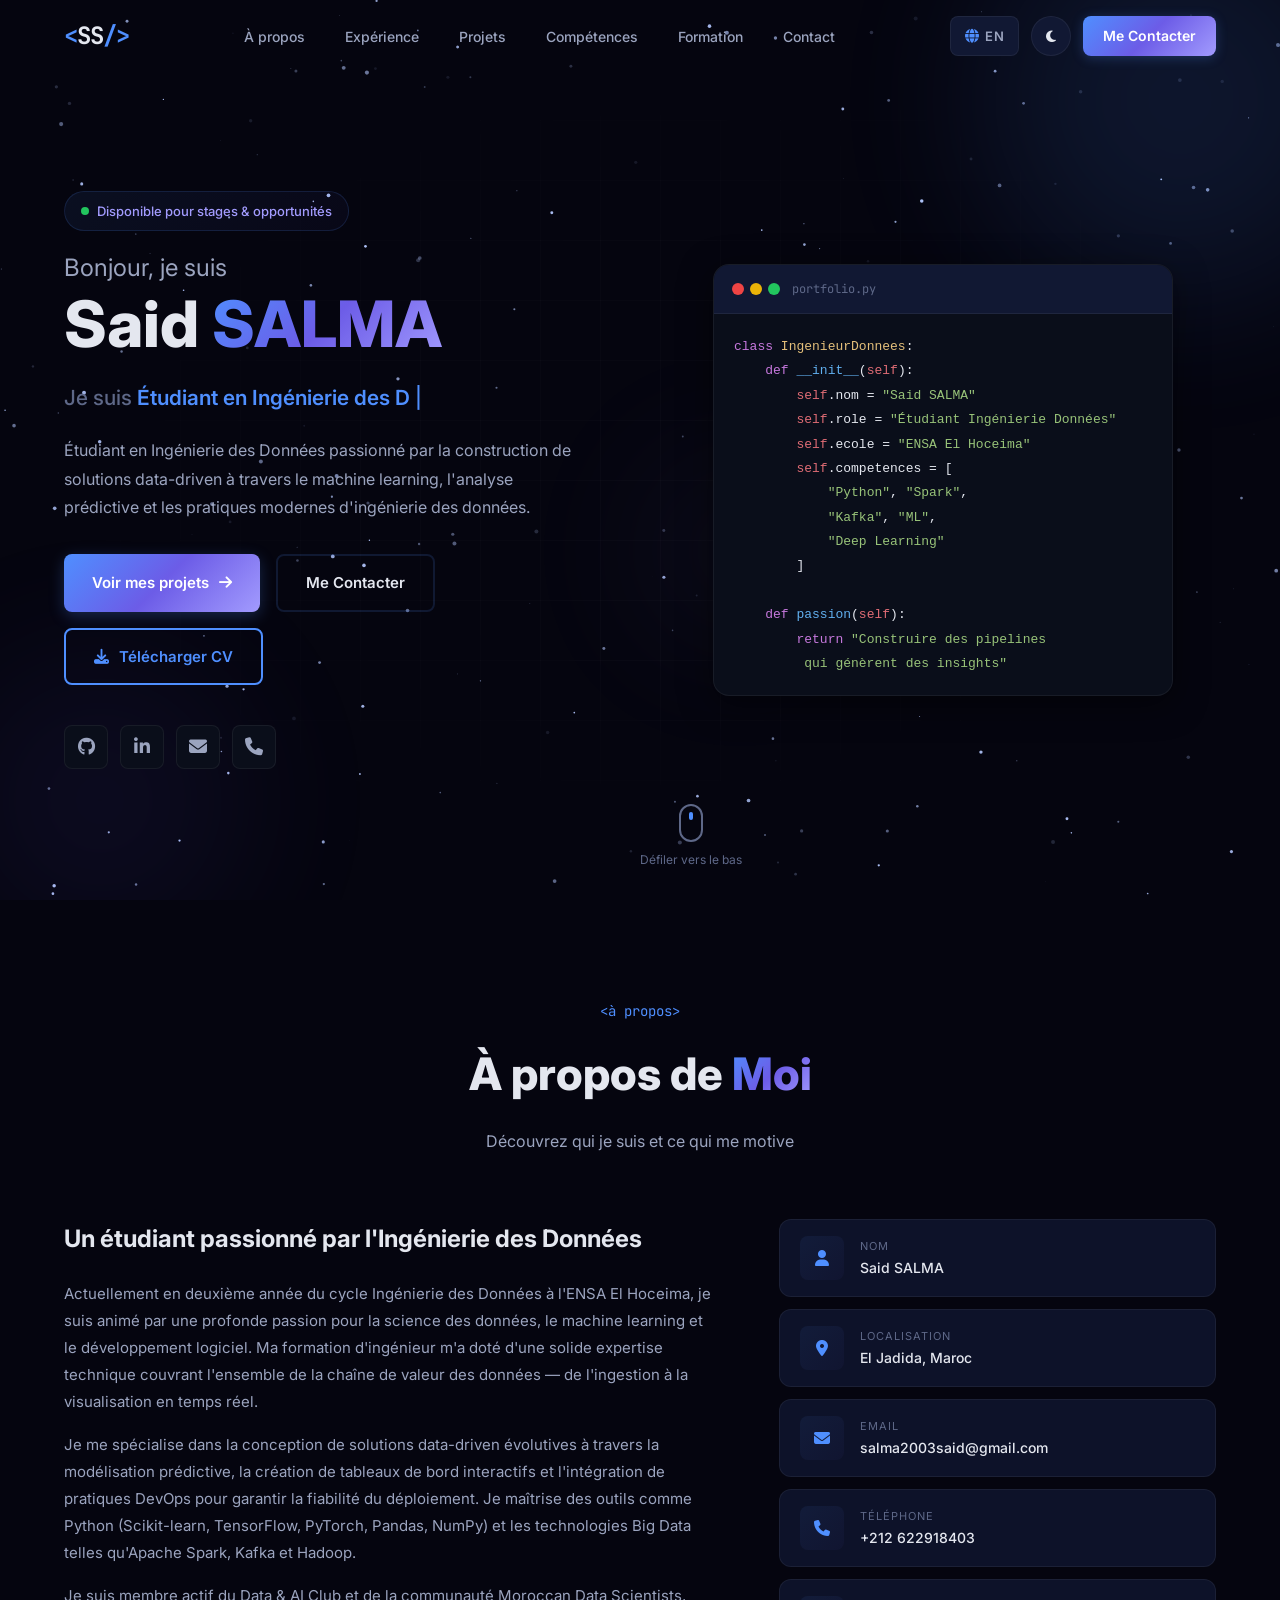
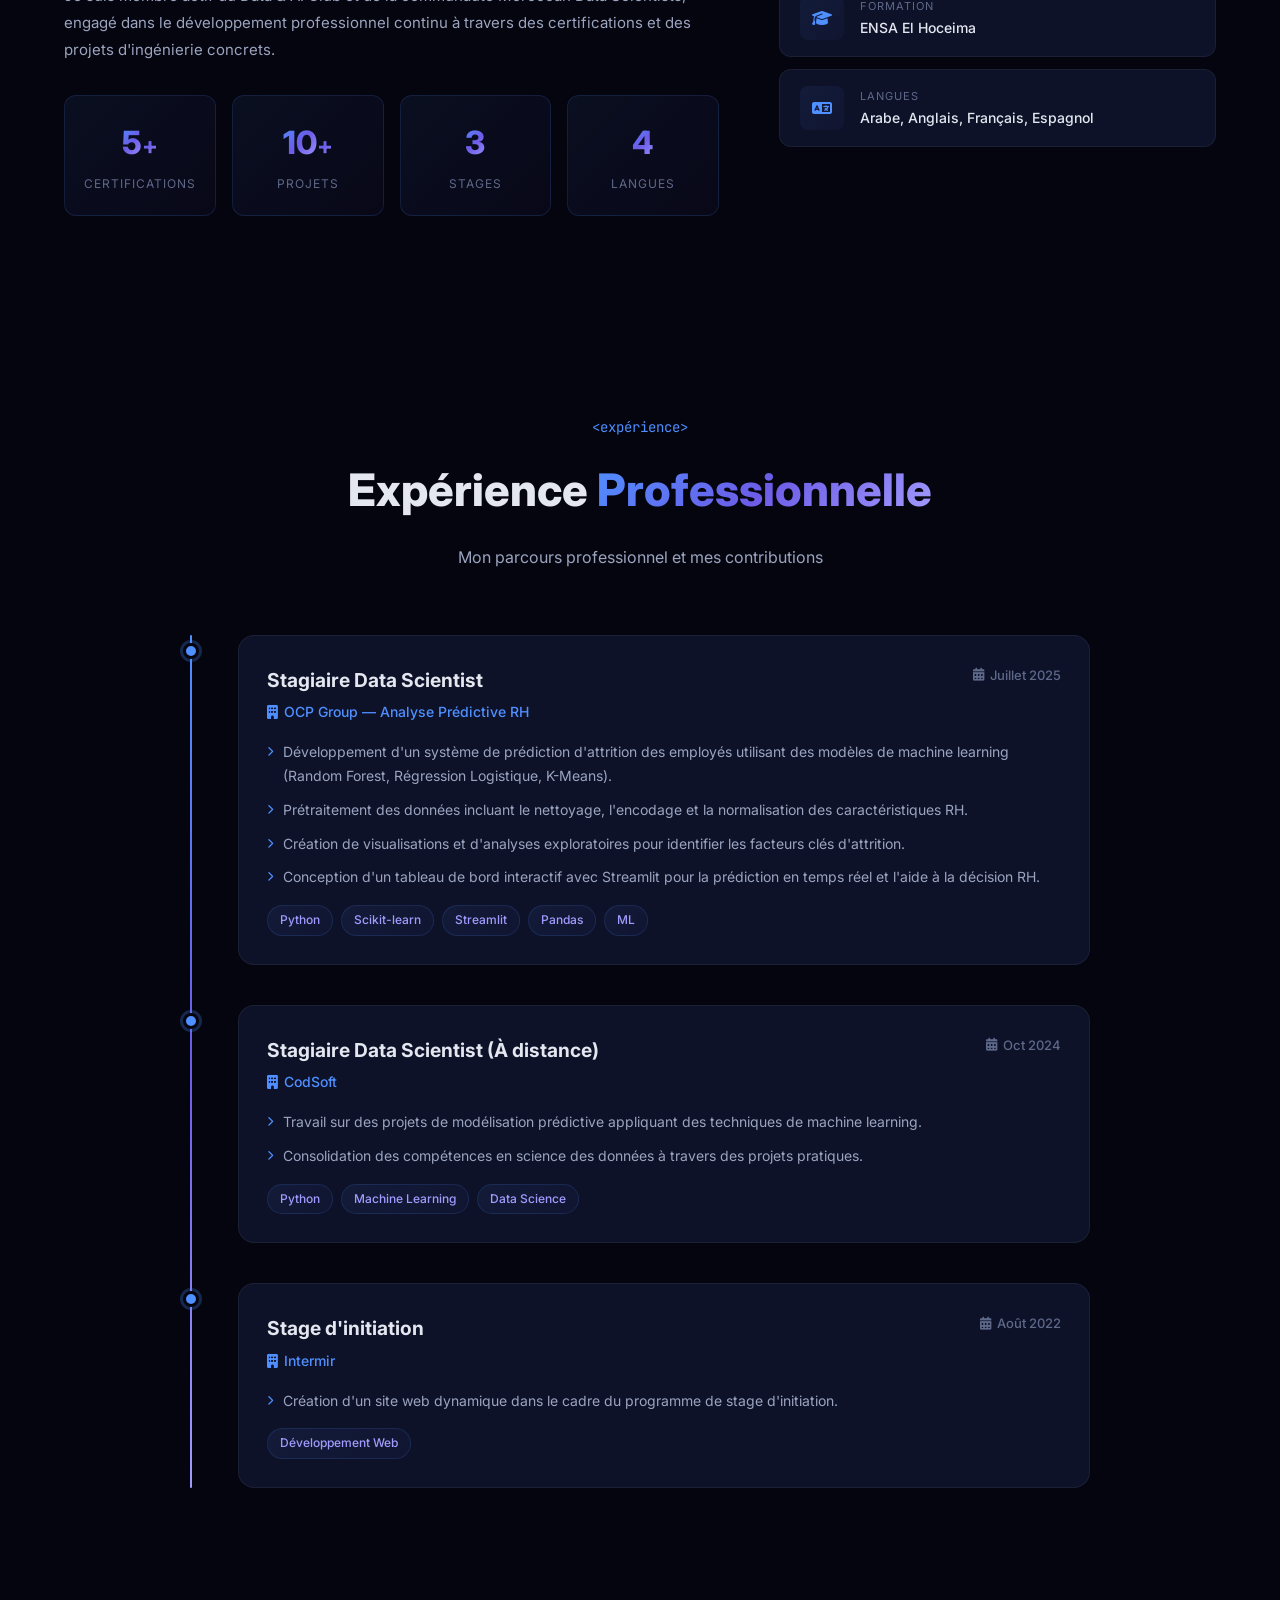
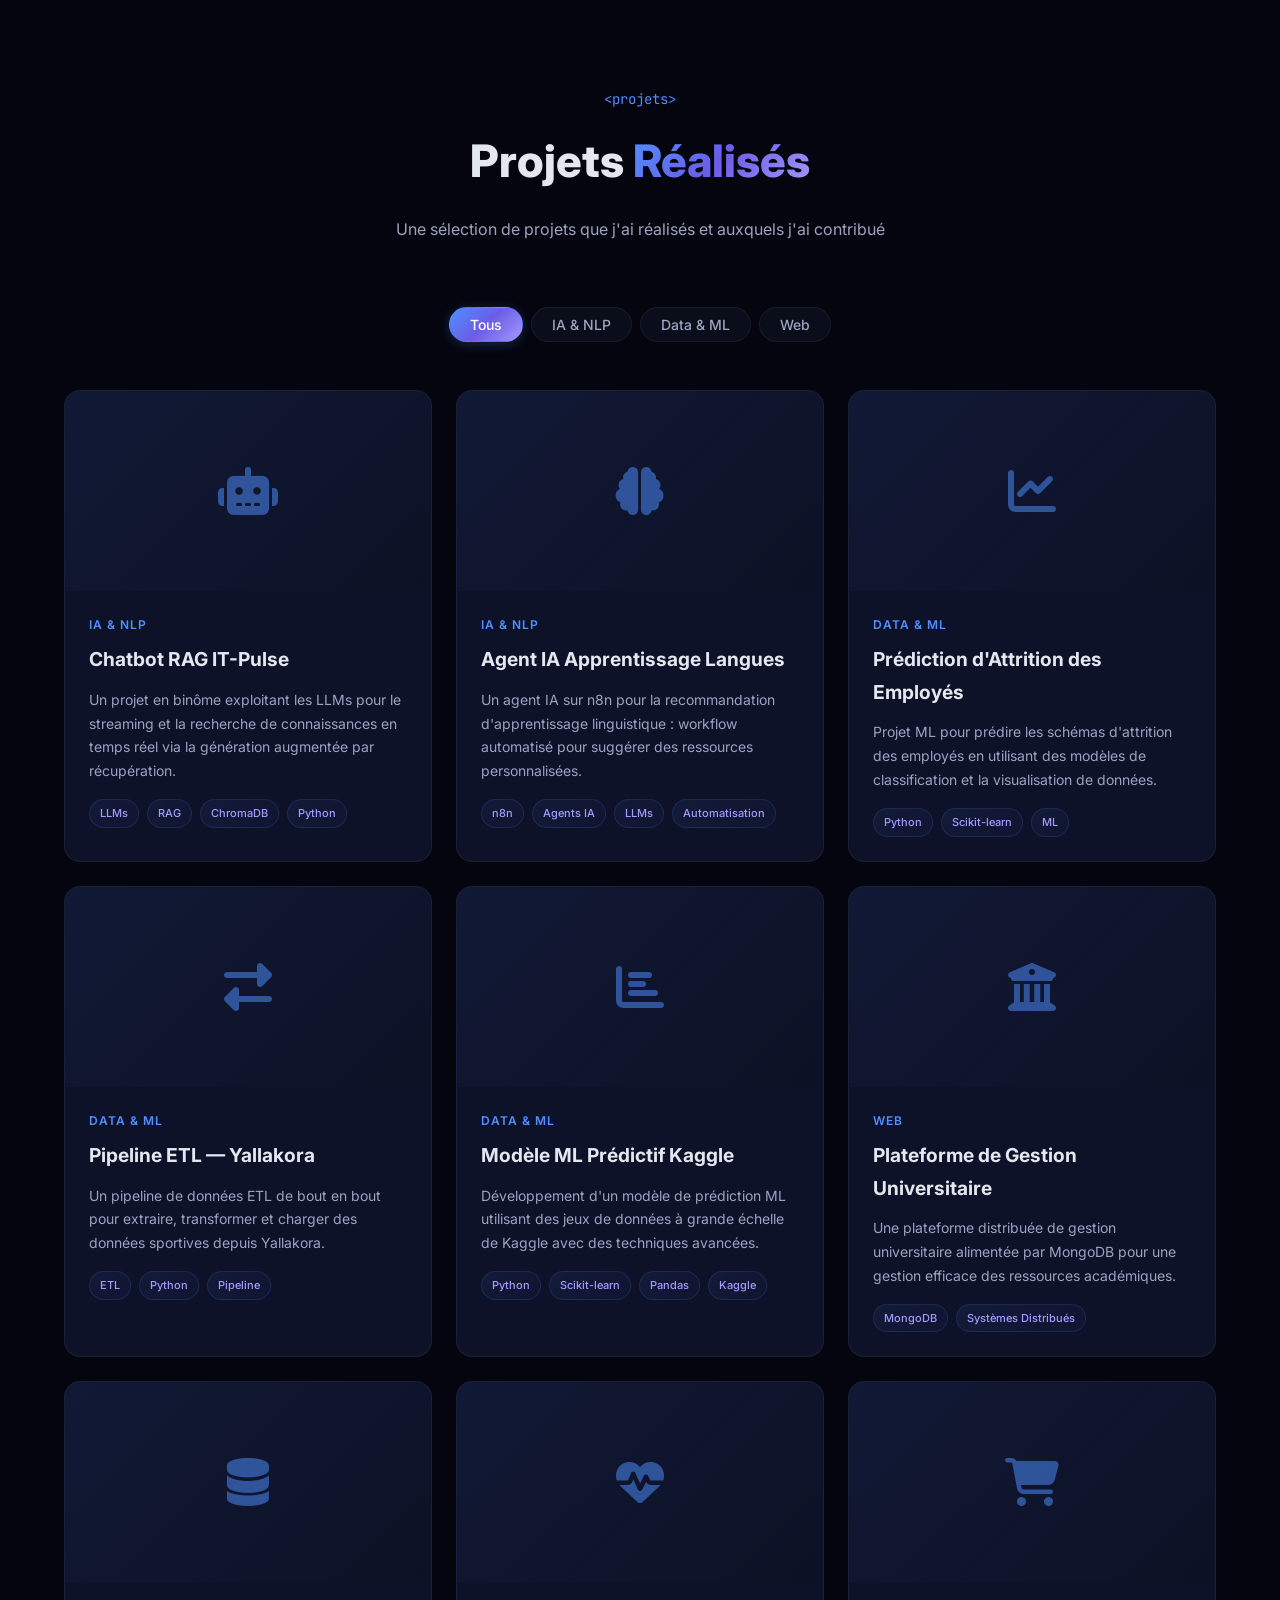
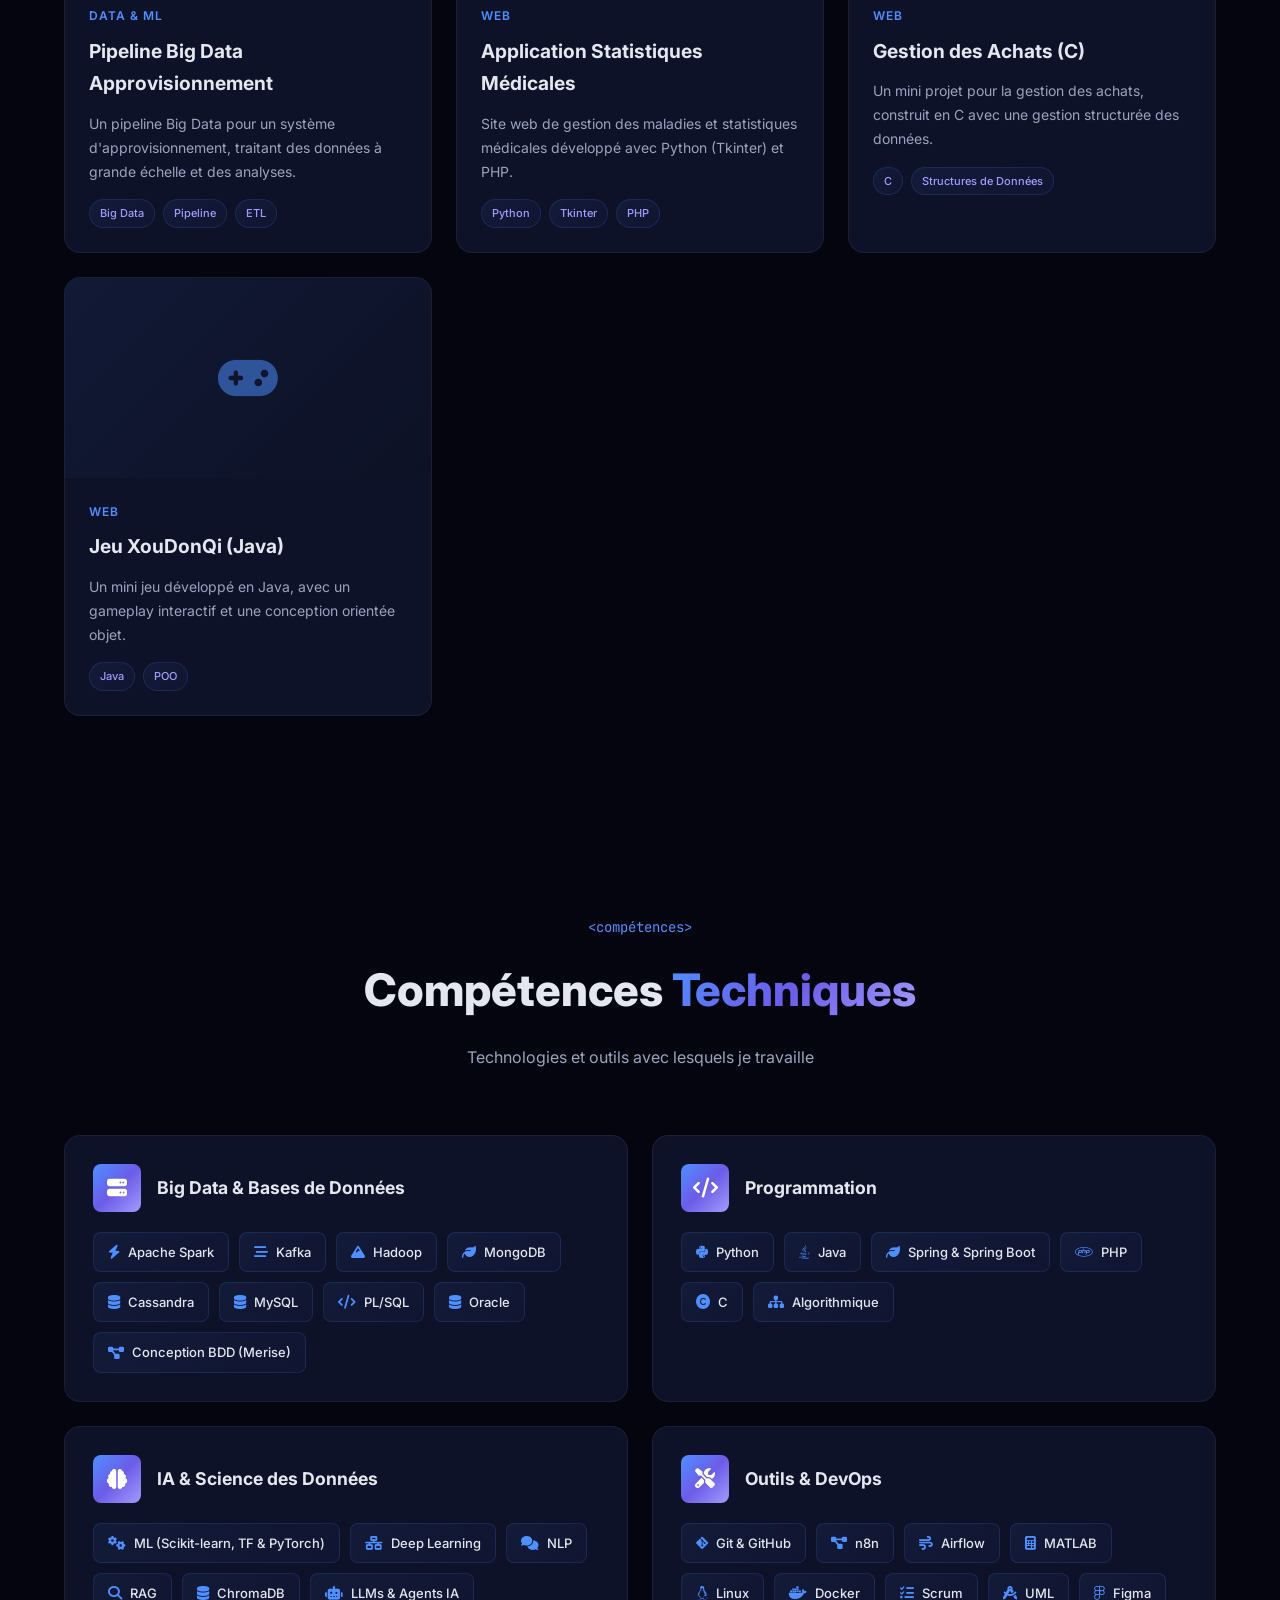
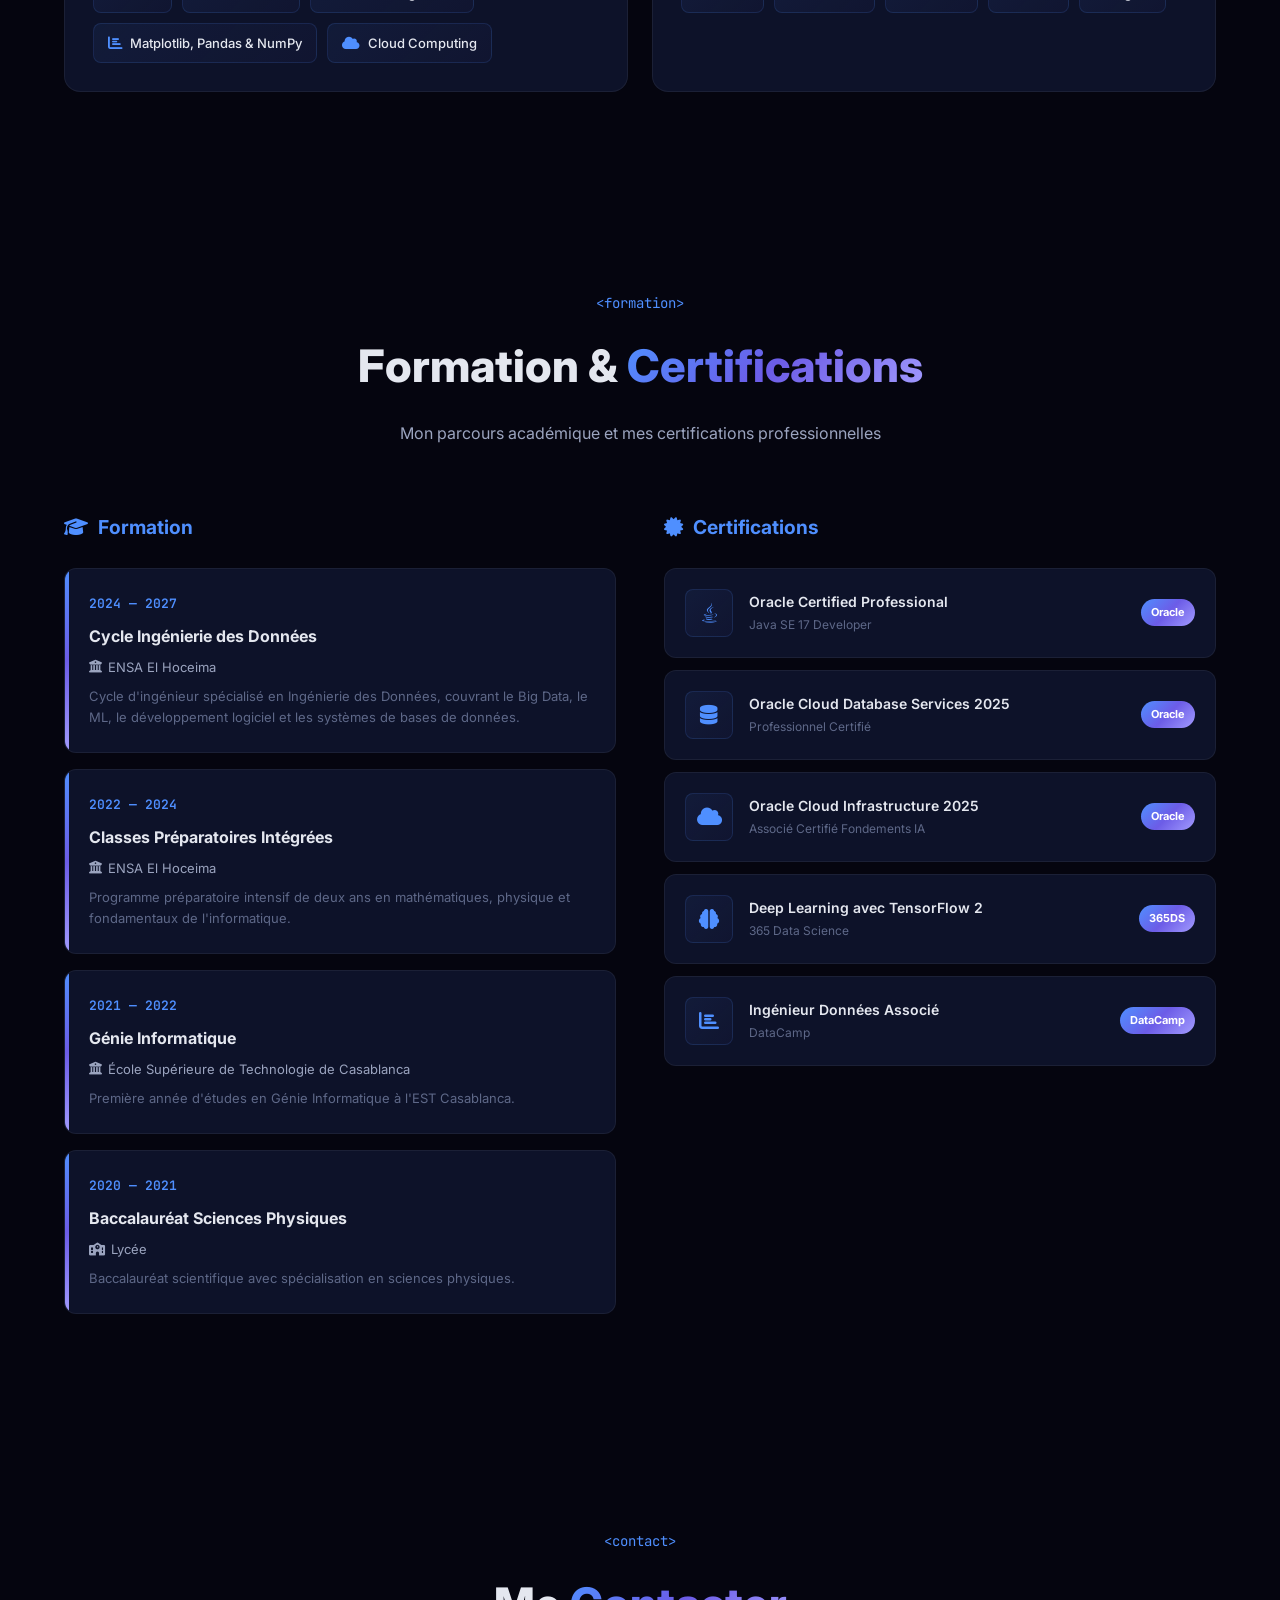
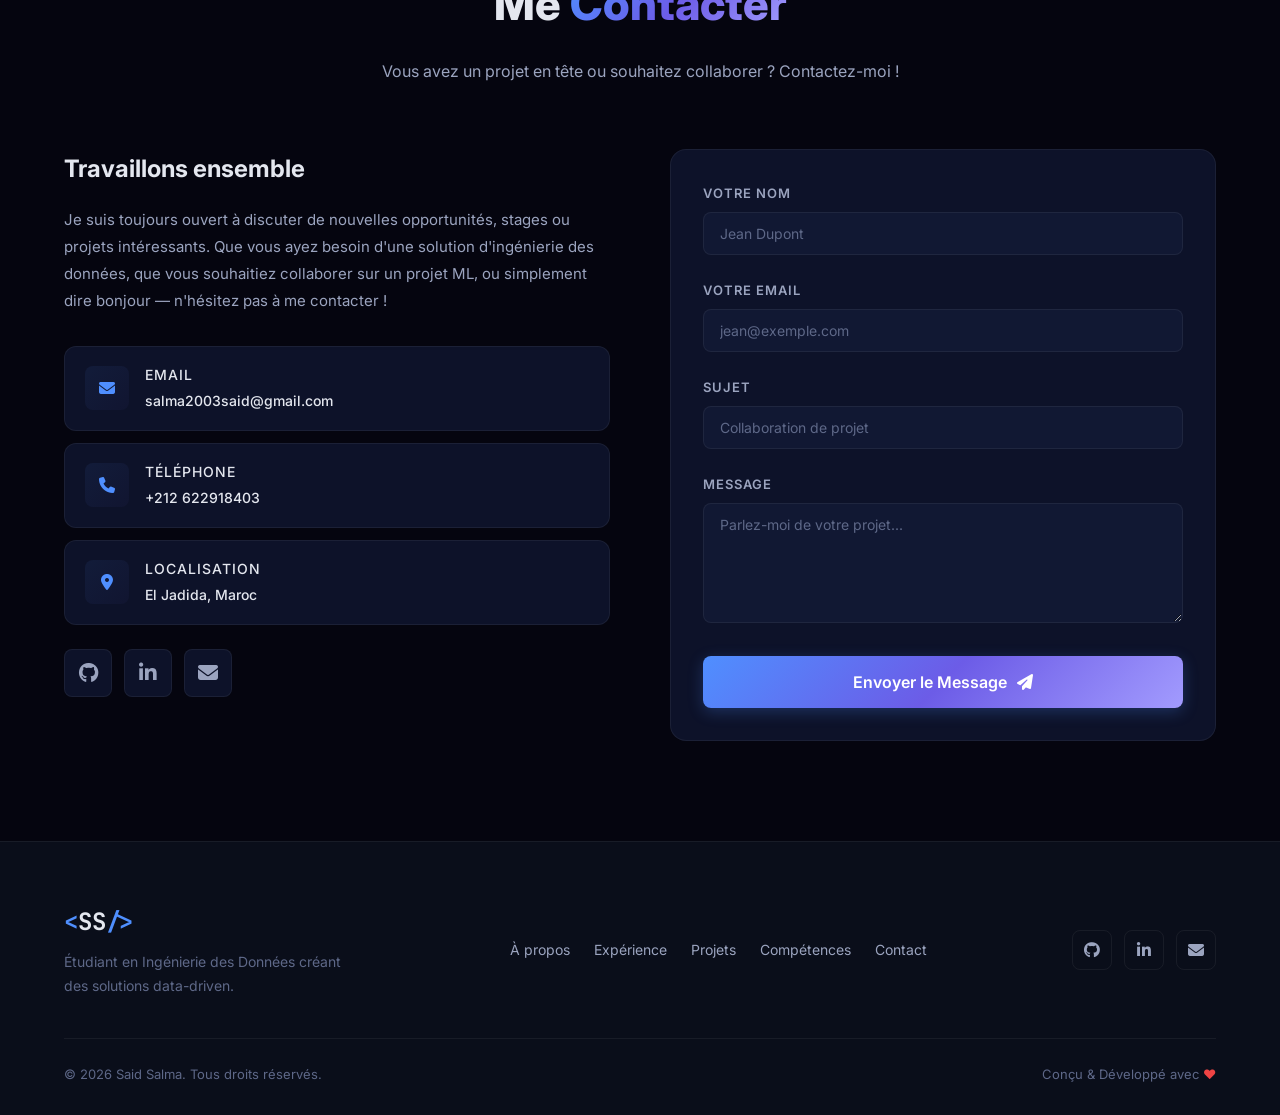
==== fr.html @ 55f4060a "Add main.js for interactive features including loader, stars canvas, custom cursor, navbar, theme to" ====
<!DOCTYPE html>
<html lang="fr">
<head>
    <meta charset="UTF-8">
    <meta name="viewport" content="width=device-width, initial-scale=1.0">
    <title>Said Salma | Étudiant en Ingénierie des Données</title>
    <meta name="description" content="Portfolio de Said Salma - Étudiant en Ingénierie des Données spécialisé en Machine Learning, Big Data et Analyse Prédictive.">
    <link rel="stylesheet" href="css/style.css">
    <link rel="preconnect" href="https://fonts.googleapis.com">
    <link rel="preconnect" href="https://fonts.gstatic.com" crossorigin>
    <link href="https://fonts.googleapis.com/css2?family=Inter:wght@300;400;500;600;700;800;900&family=JetBrains+Mono:wght@400;500;600&display=swap" rel="stylesheet">
    <link rel="stylesheet" href="https://cdnjs.cloudflare.com/ajax/libs/font-awesome/6.5.1/css/all.min.css">
</head>
<body>
    <!-- ==================== LOADER ==================== -->
    <div id="loader" class="loader">
        <div class="loader-content">
            <div class="loader-spinner"></div>
            <p class="loader-text">Chargement<span class="dots">...</span></p>
        </div>
    </div>

    <!-- ==================== CURSOR ==================== -->
    <div class="cursor-dot" id="cursor-dot"></div>
    <div class="cursor-outline" id="cursor-outline"></div>

    <!-- ==================== STARS CANVAS ==================== -->
    <canvas id="stars-canvas"></canvas>

    <!-- ==================== NAVIGATION ==================== -->
    <nav class="navbar" id="navbar">
        <div class="nav-container">
            <a href="#hero" class="nav-logo">
                <span class="logo-bracket">&lt;</span>SS<span class="logo-bracket">/&gt;</span>
            </a>
            <ul class="nav-menu" id="nav-menu">
                <li><a href="#about" class="nav-link" data-text="À propos">À propos</a></li>
                <li><a href="#experience" class="nav-link" data-text="Expérience">Expérience</a></li>
                <li><a href="#projects" class="nav-link" data-text="Projets">Projets</a></li>
                <li><a href="#skills" class="nav-link" data-text="Compétences">Compétences</a></li>
                <li><a href="#education" class="nav-link" data-text="Formation">Formation</a></li>
                <li><a href="#contact" class="nav-link" data-text="Contact">Contact</a></li>
            </ul>
            <div class="nav-actions">
                <a href="index.html" class="lang-switch" title="English version">
                    <i class="fas fa-globe"></i> EN
                </a>
                <button class="theme-toggle" id="theme-toggle" aria-label="Changer le thème">
                    <i class="fas fa-moon"></i>
                    <i class="fas fa-sun"></i>
                </button>
                <a href="#contact" class="nav-cta">Me Contacter</a>
                <button class="hamburger" id="hamburger" aria-label="Menu">
                    <span></span>
                    <span></span>
                    <span></span>
                </button>
            </div>
        </div>
    </nav>

    <!-- ==================== HERO ==================== -->
    <section id="hero" class="hero">
        <div class="hero-bg-effects">
            <div class="gradient-orb orb-1"></div>
            <div class="gradient-orb orb-2"></div>
            <div class="gradient-orb orb-3"></div>
            <div class="grid-overlay"></div>
        </div>
        <div class="hero-container">
            <div class="hero-content">
                <div class="hero-badge" data-aos="fade-down">
                    <span class="badge-dot"></span>
                    Disponible pour stages & opportunités
                </div>
                <h1 class="hero-title" data-aos="fade-up">
                    <span class="title-line">Bonjour, je suis</span>
                    <span class="title-name">Said <span class="text-gradient">SALMA</span></span>
                </h1>
                <div class="hero-typewriter" data-aos="fade-up" data-aos-delay="200">
                    <span class="typewriter-prefix">Je suis </span>
                    <span class="typewriter-text" id="typewriter"></span>
                    <span class="typewriter-cursor">|</span>
                </div>
                <p class="hero-description" data-aos="fade-up" data-aos-delay="300">
                    Étudiant en Ingénierie des Données passionné par la construction de solutions data-driven 
                    à travers le machine learning, l'analyse prédictive et les pratiques modernes d'ingénierie des données.
                </p>
                <div class="hero-actions" data-aos="fade-up" data-aos-delay="400">
                    <a href="#projects" class="btn btn-primary">
                        <span>Voir mes projets</span>
                        <i class="fas fa-arrow-right"></i>
                    </a>
                    <a href="#contact" class="btn btn-outline">
                        <span>Me Contacter</span>
                    </a>
                    <a href="asset/SAID_Salma_cv_fr.pdf" download class="btn btn-download">
                        <i class="fas fa-download"></i>
                        <span>Télécharger CV</span>
                    </a>
                </div>
                <div class="hero-socials" data-aos="fade-up" data-aos-delay="500">
                    <a href="https://github.com/" target="_blank" rel="noopener" class="social-link" aria-label="GitHub">
                        <i class="fab fa-github"></i>
                    </a>
                    <a href="https://linkedin.com/in/" target="_blank" rel="noopener" class="social-link" aria-label="LinkedIn">
                        <i class="fab fa-linkedin-in"></i>
                    </a>
                    <a href="mailto:salma2003said@gmail.com" class="social-link" aria-label="Email">
                        <i class="fas fa-envelope"></i>
                    </a>
                    <a href="tel:+212622918403" class="social-link" aria-label="Téléphone">
                        <i class="fas fa-phone"></i>
                    </a>
                </div>
            </div>
            <div class="hero-visual" data-aos="fade-left" data-aos-delay="300">
                <div class="hero-card">
                    <div class="card-header">
                        <div class="card-dots">
                            <span class="dot red"></span>
                            <span class="dot yellow"></span>
                            <span class="dot green"></span>
                        </div>
                        <span class="card-title">portfolio.py</span>
                    </div>
                    <div class="card-body">
                        <pre><code><span class="code-keyword">class</span> <span class="code-class">IngenieurDonnees</span>:
    <span class="code-keyword">def</span> <span class="code-func">__init__</span>(<span class="code-param">self</span>):
        <span class="code-param">self</span>.nom = <span class="code-string">"Said SALMA"</span>
        <span class="code-param">self</span>.role = <span class="code-string">"Étudiant Ingénierie Données"</span>
        <span class="code-param">self</span>.ecole = <span class="code-string">"ENSA El Hoceima"</span>
        <span class="code-param">self</span>.competences = [
            <span class="code-string">"Python"</span>, <span class="code-string">"Spark"</span>,
            <span class="code-string">"Kafka"</span>, <span class="code-string">"ML"</span>,
            <span class="code-string">"Deep Learning"</span>
        ]

    <span class="code-keyword">def</span> <span class="code-func">passion</span>(<span class="code-param">self</span>):
        <span class="code-keyword">return</span> <span class="code-string">"Construire des pipelines<br>         qui génèrent des insights"</span></code></pre>
                    </div>
                </div>
            </div>
        </div>
        <div class="scroll-indicator" data-aos="fade-up" data-aos-delay="600">
            <div class="mouse">
                <div class="wheel"></div>
            </div>
            <span>Défiler vers le bas</span>
        </div>
    </section>

    <!-- ==================== À PROPOS ==================== -->
    <section id="about" class="section about">
        <div class="container">
            <div class="section-header" data-aos="fade-up">
                <span class="section-tag">&lt;à propos&gt;</span>
                <h2 class="section-title">À propos de <span class="text-gradient">Moi</span></h2>
                <p class="section-subtitle">Découvrez qui je suis et ce qui me motive</p>
            </div>
            <div class="about-grid">
                <div class="about-content" data-aos="fade-right">
                    <h3>Un étudiant passionné par l'Ingénierie des Données</h3>
                    <p>
                        Actuellement en deuxième année du cycle Ingénierie des Données à l'ENSA El Hoceima, 
                        je suis animé par une profonde passion pour la science des données, le machine learning 
                        et le développement logiciel. Ma formation d'ingénieur m'a doté d'une solide expertise 
                        technique couvrant l'ensemble de la chaîne de valeur des données — de l'ingestion 
                        à la visualisation en temps réel.
                    </p>
                    <p>
                        Je me spécialise dans la conception de solutions data-driven évolutives à travers la modélisation 
                        prédictive, la création de tableaux de bord interactifs et l'intégration de pratiques DevOps 
                        pour garantir la fiabilité du déploiement. Je maîtrise des outils comme Python (Scikit-learn, 
                        TensorFlow, PyTorch, Pandas, NumPy) et les technologies Big Data telles qu'Apache Spark, 
                        Kafka et Hadoop.
                    </p>
                    <p>
                        Je suis membre actif du Data & AI Club et de la communauté Moroccan Data Scientists, 
                        engagé dans le développement professionnel continu à travers des certifications et des 
                        projets d'ingénierie concrets.
                    </p>
                    <div class="about-stats">
                        <div class="stat-card" data-aos="fade-up" data-aos-delay="100">
                            <span class="stat-number" data-count="5">0</span><span class="stat-plus">+</span>
                            <span class="stat-label">Certifications</span>
                        </div>
                        <div class="stat-card" data-aos="fade-up" data-aos-delay="200">
                            <span class="stat-number" data-count="10">0</span><span class="stat-plus">+</span>
                            <span class="stat-label">Projets</span>
                        </div>
                        <div class="stat-card" data-aos="fade-up" data-aos-delay="300">
                            <span class="stat-number" data-count="3">0</span>
                            <span class="stat-label">Stages</span>
                        </div>
                        <div class="stat-card" data-aos="fade-up" data-aos-delay="400">
                            <span class="stat-number" data-count="4">0</span>
                            <span class="stat-label">Langues</span>
                        </div>
                    </div>
                </div>
                <div class="about-details" data-aos="fade-left">
                    <div class="detail-card">
                        <div class="detail-icon"><i class="fas fa-user"></i></div>
                        <div class="detail-info">
                            <span class="detail-label">Nom</span>
                            <span class="detail-value">Said SALMA</span>
                        </div>
                    </div>
                    <div class="detail-card">
                        <div class="detail-icon"><i class="fas fa-map-marker-alt"></i></div>
                        <div class="detail-info">
                            <span class="detail-label">Localisation</span>
                            <span class="detail-value">El Jadida, Maroc</span>
                        </div>
                    </div>
                    <div class="detail-card">
                        <div class="detail-icon"><i class="fas fa-envelope"></i></div>
                        <div class="detail-info">
                            <span class="detail-label">Email</span>
                            <span class="detail-value">salma2003said@gmail.com</span>
                        </div>
                    </div>
                    <div class="detail-card">
                        <div class="detail-icon"><i class="fas fa-phone"></i></div>
                        <div class="detail-info">
                            <span class="detail-label">Téléphone</span>
                            <span class="detail-value">+212 622918403</span>
                        </div>
                    </div>
                    <div class="detail-card">
                        <div class="detail-icon"><i class="fas fa-graduation-cap"></i></div>
                        <div class="detail-info">
                            <span class="detail-label">Formation</span>
                            <span class="detail-value">ENSA El Hoceima</span>
                        </div>
                    </div>
                    <div class="detail-card">
                        <div class="detail-icon"><i class="fas fa-language"></i></div>
                        <div class="detail-info">
                            <span class="detail-label">Langues</span>
                            <span class="detail-value">Arabe, Anglais, Français, Espagnol</span>
                        </div>
                    </div>
                </div>
            </div>
        </div>
    </section>

    <!-- ==================== EXPÉRIENCE ==================== -->
    <section id="experience" class="section experience">
        <div class="container">
            <div class="section-header" data-aos="fade-up">
                <span class="section-tag">&lt;expérience&gt;</span>
                <h2 class="section-title">Expérience <span class="text-gradient">Professionnelle</span></h2>
                <p class="section-subtitle">Mon parcours professionnel et mes contributions</p>
            </div>
            <div class="timeline">
                <div class="timeline-item" data-aos="fade-up">
                    <div class="timeline-marker"><div class="marker-dot"></div></div>
                    <div class="timeline-content">
                        <div class="timeline-header">
                            <div class="timeline-title-group">
                                <h3>Stagiaire Data Scientist</h3>
                                <span class="timeline-company">
                                    <i class="fas fa-building"></i> OCP Group — Analyse Prédictive RH
                                </span>
                            </div>
                            <span class="timeline-date">
                                <i class="fas fa-calendar-alt"></i> Juillet 2025
                            </span>
                        </div>
                        <ul class="timeline-details">
                            <li><i class="fas fa-chevron-right"></i>Développement d'un système de prédiction d'attrition des employés utilisant des modèles de machine learning (Random Forest, Régression Logistique, K-Means).</li>
                            <li><i class="fas fa-chevron-right"></i>Prétraitement des données incluant le nettoyage, l'encodage et la normalisation des caractéristiques RH.</li>
                            <li><i class="fas fa-chevron-right"></i>Création de visualisations et d'analyses exploratoires pour identifier les facteurs clés d'attrition.</li>
                            <li><i class="fas fa-chevron-right"></i>Conception d'un tableau de bord interactif avec Streamlit pour la prédiction en temps réel et l'aide à la décision RH.</li>
                        </ul>
                        <div class="timeline-tags">
                            <span class="tag">Python</span><span class="tag">Scikit-learn</span><span class="tag">Streamlit</span><span class="tag">Pandas</span><span class="tag">ML</span>
                        </div>
                    </div>
                </div>
                <div class="timeline-item" data-aos="fade-up" data-aos-delay="200">
                    <div class="timeline-marker"><div class="marker-dot"></div></div>
                    <div class="timeline-content">
                        <div class="timeline-header">
                            <div class="timeline-title-group">
                                <h3>Stagiaire Data Scientist (À distance)</h3>
                                <span class="timeline-company"><i class="fas fa-building"></i> CodSoft</span>
                            </div>
                            <span class="timeline-date"><i class="fas fa-calendar-alt"></i> Oct 2024</span>
                        </div>
                        <ul class="timeline-details">
                            <li><i class="fas fa-chevron-right"></i>Travail sur des projets de modélisation prédictive appliquant des techniques de machine learning.</li>
                            <li><i class="fas fa-chevron-right"></i>Consolidation des compétences en science des données à travers des projets pratiques.</li>
                        </ul>
                        <div class="timeline-tags">
                            <span class="tag">Python</span><span class="tag">Machine Learning</span><span class="tag">Data Science</span>
                        </div>
                    </div>
                </div>
                <div class="timeline-item" data-aos="fade-up" data-aos-delay="400">
                    <div class="timeline-marker"><div class="marker-dot"></div></div>
                    <div class="timeline-content">
                        <div class="timeline-header">
                            <div class="timeline-title-group">
                                <h3>Stage d'initiation</h3>
                                <span class="timeline-company"><i class="fas fa-building"></i> Intermir</span>
                            </div>
                            <span class="timeline-date"><i class="fas fa-calendar-alt"></i> Août 2022</span>
                        </div>
                        <ul class="timeline-details">
                            <li><i class="fas fa-chevron-right"></i>Création d'un site web dynamique dans le cadre du programme de stage d'initiation.</li>
                        </ul>
                        <div class="timeline-tags"><span class="tag">Développement Web</span></div>
                    </div>
                </div>
            </div>
        </div>
    </section>

    <!-- ==================== PROJETS ==================== -->
    <section id="projects" class="section projects">
        <div class="container">
            <div class="section-header" data-aos="fade-up">
                <span class="section-tag">&lt;projets&gt;</span>
                <h2 class="section-title">Projets <span class="text-gradient">Réalisés</span></h2>
                <p class="section-subtitle">Une sélection de projets que j'ai réalisés et auxquels j'ai contribué</p>
            </div>
            <div class="projects-filter" data-aos="fade-up">
                <button class="filter-btn active" data-filter="all">Tous</button>
                <button class="filter-btn" data-filter="ai">IA & NLP</button>
                <button class="filter-btn" data-filter="data">Data & ML</button>
                <button class="filter-btn" data-filter="web">Web</button>
            </div>
            <div class="projects-grid">
                <div class="project-card" data-category="ai" data-aos="fade-up">
                    <div class="project-image"><div class="project-placeholder"><i class="fas fa-robot"></i></div><div class="project-overlay"><div class="project-links"><a href="#" class="project-link"><i class="fas fa-external-link-alt"></i></a><a href="#" class="project-link"><i class="fab fa-github"></i></a></div></div></div>
                    <div class="project-info"><div class="project-category">IA & NLP</div><h3 class="project-title">Chatbot RAG IT-Pulse</h3><p class="project-description">Un projet en binôme exploitant les LLMs pour le streaming et la recherche de connaissances en temps réel via la génération augmentée par récupération.</p><div class="project-tech"><span>LLMs</span><span>RAG</span><span>ChromaDB</span><span>Python</span></div></div>
                </div>
                <div class="project-card" data-category="ai" data-aos="fade-up" data-aos-delay="100">
                    <div class="project-image"><div class="project-placeholder"><i class="fas fa-brain"></i></div><div class="project-overlay"><div class="project-links"><a href="#" class="project-link"><i class="fas fa-external-link-alt"></i></a><a href="#" class="project-link"><i class="fab fa-github"></i></a></div></div></div>
                    <div class="project-info"><div class="project-category">IA & NLP</div><h3 class="project-title">Agent IA Apprentissage Langues</h3><p class="project-description">Un agent IA sur n8n pour la recommandation d'apprentissage linguistique : workflow automatisé pour suggérer des ressources personnalisées.</p><div class="project-tech"><span>n8n</span><span>Agents IA</span><span>LLMs</span><span>Automatisation</span></div></div>
                </div>
                <div class="project-card" data-category="data" data-aos="fade-up" data-aos-delay="200">
                    <div class="project-image"><div class="project-placeholder"><i class="fas fa-chart-line"></i></div><div class="project-overlay"><div class="project-links"><a href="#" class="project-link"><i class="fas fa-external-link-alt"></i></a><a href="#" class="project-link"><i class="fab fa-github"></i></a></div></div></div>
                    <div class="project-info"><div class="project-category">Data & ML</div><h3 class="project-title">Prédiction d'Attrition des Employés</h3><p class="project-description">Projet ML pour prédire les schémas d'attrition des employés en utilisant des modèles de classification et la visualisation de données.</p><div class="project-tech"><span>Python</span><span>Scikit-learn</span><span>ML</span></div></div>
                </div>
                <div class="project-card" data-category="data" data-aos="fade-up" data-aos-delay="300">
                    <div class="project-image"><div class="project-placeholder"><i class="fas fa-exchange-alt"></i></div><div class="project-overlay"><div class="project-links"><a href="#" class="project-link"><i class="fas fa-external-link-alt"></i></a><a href="#" class="project-link"><i class="fab fa-github"></i></a></div></div></div>
                    <div class="project-info"><div class="project-category">Data & ML</div><h3 class="project-title">Pipeline ETL — Yallakora</h3><p class="project-description">Un pipeline de données ETL de bout en bout pour extraire, transformer et charger des données sportives depuis Yallakora.</p><div class="project-tech"><span>ETL</span><span>Python</span><span>Pipeline</span></div></div>
                </div>
                <div class="project-card" data-category="data" data-aos="fade-up">
                    <div class="project-image"><div class="project-placeholder"><i class="fas fa-chart-bar"></i></div><div class="project-overlay"><div class="project-links"><a href="#" class="project-link"><i class="fas fa-external-link-alt"></i></a><a href="#" class="project-link"><i class="fab fa-github"></i></a></div></div></div>
                    <div class="project-info"><div class="project-category">Data & ML</div><h3 class="project-title">Modèle ML Prédictif Kaggle</h3><p class="project-description">Développement d'un modèle de prédiction ML utilisant des jeux de données à grande échelle de Kaggle avec des techniques avancées.</p><div class="project-tech"><span>Python</span><span>Scikit-learn</span><span>Pandas</span><span>Kaggle</span></div></div>
                </div>
                <div class="project-card" data-category="web" data-aos="fade-up" data-aos-delay="100">
                    <div class="project-image"><div class="project-placeholder"><i class="fas fa-university"></i></div><div class="project-overlay"><div class="project-links"><a href="#" class="project-link"><i class="fas fa-external-link-alt"></i></a><a href="#" class="project-link"><i class="fab fa-github"></i></a></div></div></div>
                    <div class="project-info"><div class="project-category">Web</div><h3 class="project-title">Plateforme de Gestion Universitaire</h3><p class="project-description">Une plateforme distribuée de gestion universitaire alimentée par MongoDB pour une gestion efficace des ressources académiques.</p><div class="project-tech"><span>MongoDB</span><span>Systèmes Distribués</span></div></div>
                </div>
                <div class="project-card" data-category="data" data-aos="fade-up" data-aos-delay="200">
                    <div class="project-image"><div class="project-placeholder"><i class="fas fa-database"></i></div><div class="project-overlay"><div class="project-links"><a href="#" class="project-link"><i class="fas fa-external-link-alt"></i></a><a href="#" class="project-link"><i class="fab fa-github"></i></a></div></div></div>
                    <div class="project-info"><div class="project-category">Data & ML</div><h3 class="project-title">Pipeline Big Data Approvisionnement</h3><p class="project-description">Un pipeline Big Data pour un système d'approvisionnement, traitant des données à grande échelle et des analyses.</p><div class="project-tech"><span>Big Data</span><span>Pipeline</span><span>ETL</span></div></div>
                </div>
                <div class="project-card" data-category="web" data-aos="fade-up" data-aos-delay="300">
                    <div class="project-image"><div class="project-placeholder"><i class="fas fa-heartbeat"></i></div><div class="project-overlay"><div class="project-links"><a href="#" class="project-link"><i class="fas fa-external-link-alt"></i></a><a href="#" class="project-link"><i class="fab fa-github"></i></a></div></div></div>
                    <div class="project-info"><div class="project-category">Web</div><h3 class="project-title">Application Statistiques Médicales</h3><p class="project-description">Site web de gestion des maladies et statistiques médicales développé avec Python (Tkinter) et PHP.</p><div class="project-tech"><span>Python</span><span>Tkinter</span><span>PHP</span></div></div>
                </div>
                <div class="project-card" data-category="web" data-aos="fade-up">
                    <div class="project-image"><div class="project-placeholder"><i class="fas fa-shopping-cart"></i></div><div class="project-overlay"><div class="project-links"><a href="#" class="project-link"><i class="fas fa-external-link-alt"></i></a><a href="#" class="project-link"><i class="fab fa-github"></i></a></div></div></div>
                    <div class="project-info"><div class="project-category">Web</div><h3 class="project-title">Gestion des Achats (C)</h3><p class="project-description">Un mini projet pour la gestion des achats, construit en C avec une gestion structurée des données.</p><div class="project-tech"><span>C</span><span>Structures de Données</span></div></div>
                </div>
                <div class="project-card" data-category="web" data-aos="fade-up" data-aos-delay="100">
                    <div class="project-image"><div class="project-placeholder"><i class="fas fa-gamepad"></i></div><div class="project-overlay"><div class="project-links"><a href="#" class="project-link"><i class="fas fa-external-link-alt"></i></a><a href="#" class="project-link"><i class="fab fa-github"></i></a></div></div></div>
                    <div class="project-info"><div class="project-category">Web</div><h3 class="project-title">Jeu XouDonQi (Java)</h3><p class="project-description">Un mini jeu développé en Java, avec un gameplay interactif et une conception orientée objet.</p><div class="project-tech"><span>Java</span><span>POO</span></div></div>
                </div>
            </div>
        </div>
    </section>

    <!-- ==================== COMPÉTENCES ==================== -->
    <section id="skills" class="section skills">
        <div class="container">
            <div class="section-header" data-aos="fade-up">
                <span class="section-tag">&lt;compétences&gt;</span>
                <h2 class="section-title">Compétences <span class="text-gradient">Techniques</span></h2>
                <p class="section-subtitle">Technologies et outils avec lesquels je travaille</p>
            </div>
            <div class="skills-grid">
                <div class="skill-category" data-aos="fade-up">
                    <div class="skill-category-header"><div class="skill-icon"><i class="fas fa-server"></i></div><h3>Big Data & Bases de Données</h3></div>
                    <div class="skill-tags">
                        <div class="skill-tag"><i class="fas fa-bolt"></i><span>Apache Spark</span></div>
                        <div class="skill-tag"><i class="fas fa-stream"></i><span>Kafka</span></div>
                        <div class="skill-tag"><i class="fas fa-mountain"></i><span>Hadoop</span></div>
                        <div class="skill-tag"><i class="fas fa-leaf"></i><span>MongoDB</span></div>
                        <div class="skill-tag"><i class="fas fa-database"></i><span>Cassandra</span></div>
                        <div class="skill-tag"><i class="fas fa-database"></i><span>MySQL</span></div>
                        <div class="skill-tag"><i class="fas fa-code"></i><span>PL/SQL</span></div>
                        <div class="skill-tag"><i class="fas fa-database"></i><span>Oracle</span></div>
                        <div class="skill-tag"><i class="fas fa-project-diagram"></i><span>Conception BDD (Merise)</span></div>
                    </div>
                </div>
                <div class="skill-category" data-aos="fade-up" data-aos-delay="100">
                    <div class="skill-category-header"><div class="skill-icon"><i class="fas fa-code"></i></div><h3>Programmation</h3></div>
                    <div class="skill-tags">
                        <div class="skill-tag"><i class="fab fa-python"></i><span>Python</span></div>
                        <div class="skill-tag"><i class="fab fa-java"></i><span>Java</span></div>
                        <div class="skill-tag"><i class="fas fa-leaf"></i><span>Spring & Spring Boot</span></div>
                        <div class="skill-tag"><i class="fab fa-php"></i><span>PHP</span></div>
                        <div class="skill-tag"><i class="fas fa-copyright"></i><span>C</span></div>
                        <div class="skill-tag"><i class="fas fa-sitemap"></i><span>Algorithmique</span></div>
                    </div>
                </div>
                <div class="skill-category" data-aos="fade-up" data-aos-delay="200">
                    <div class="skill-category-header"><div class="skill-icon"><i class="fas fa-brain"></i></div><h3>IA & Science des Données</h3></div>
                    <div class="skill-tags">
                        <div class="skill-tag"><i class="fas fa-cogs"></i><span>ML (Scikit-learn, TF & PyTorch)</span></div>
                        <div class="skill-tag"><i class="fas fa-network-wired"></i><span>Deep Learning</span></div>
                        <div class="skill-tag"><i class="fas fa-comments"></i><span>NLP</span></div>
                        <div class="skill-tag"><i class="fas fa-search"></i><span>RAG</span></div>
                        <div class="skill-tag"><i class="fas fa-database"></i><span>ChromaDB</span></div>
                        <div class="skill-tag"><i class="fas fa-robot"></i><span>LLMs & Agents IA</span></div>
                        <div class="skill-tag"><i class="fas fa-chart-bar"></i><span>Matplotlib, Pandas & NumPy</span></div>
                        <div class="skill-tag"><i class="fas fa-cloud"></i><span>Cloud Computing</span></div>
                    </div>
                </div>
                <div class="skill-category" data-aos="fade-up" data-aos-delay="300">
                    <div class="skill-category-header"><div class="skill-icon"><i class="fas fa-tools"></i></div><h3>Outils & DevOps</h3></div>
                    <div class="skill-tags">
                        <div class="skill-tag"><i class="fab fa-git-alt"></i><span>Git & GitHub</span></div>
                        <div class="skill-tag"><i class="fas fa-project-diagram"></i><span>n8n</span></div>
                        <div class="skill-tag"><i class="fas fa-wind"></i><span>Airflow</span></div>
                        <div class="skill-tag"><i class="fas fa-calculator"></i><span>MATLAB</span></div>
                        <div class="skill-tag"><i class="fab fa-linux"></i><span>Linux</span></div>
                        <div class="skill-tag"><i class="fab fa-docker"></i><span>Docker</span></div>
                        <div class="skill-tag"><i class="fas fa-tasks"></i><span>Scrum</span></div>
                        <div class="skill-tag"><i class="fas fa-drafting-compass"></i><span>UML</span></div>
                        <div class="skill-tag"><i class="fab fa-figma"></i><span>Figma</span></div>
                    </div>
                </div>
            </div>
        </div>
    </section>

    <!-- ==================== FORMATION ==================== -->
    <section id="education" class="section education">
        <div class="container">
            <div class="section-header" data-aos="fade-up">
                <span class="section-tag">&lt;formation&gt;</span>
                <h2 class="section-title">Formation & <span class="text-gradient">Certifications</span></h2>
                <p class="section-subtitle">Mon parcours académique et mes certifications professionnelles</p>
            </div>
            <div class="education-grid">
                <div class="education-column" data-aos="fade-right">
                    <h3 class="column-title"><i class="fas fa-graduation-cap"></i> Formation</h3>
                    <div class="edu-card"><div class="edu-year">2024 — 2027</div><h4>Cycle Ingénierie des Données</h4><p class="edu-school"><i class="fas fa-university"></i> ENSA El Hoceima</p><p class="edu-description">Cycle d'ingénieur spécialisé en Ingénierie des Données, couvrant le Big Data, le ML, le développement logiciel et les systèmes de bases de données.</p></div>
                    <div class="edu-card"><div class="edu-year">2022 — 2024</div><h4>Classes Préparatoires Intégrées</h4><p class="edu-school"><i class="fas fa-university"></i> ENSA El Hoceima</p><p class="edu-description">Programme préparatoire intensif de deux ans en mathématiques, physique et fondamentaux de l'informatique.</p></div>
                    <div class="edu-card"><div class="edu-year">2021 — 2022</div><h4>Génie Informatique</h4><p class="edu-school"><i class="fas fa-university"></i> École Supérieure de Technologie de Casablanca</p><p class="edu-description">Première année d'études en Génie Informatique à l'EST Casablanca.</p></div>
                    <div class="edu-card"><div class="edu-year">2020 — 2021</div><h4>Baccalauréat Sciences Physiques</h4><p class="edu-school"><i class="fas fa-school"></i> Lycée</p><p class="edu-description">Baccalauréat scientifique avec spécialisation en sciences physiques.</p></div>
                </div>
                <div class="education-column" data-aos="fade-left">
                    <h3 class="column-title"><i class="fas fa-certificate"></i> Certifications</h3>
                    <div class="cert-card"><div class="cert-icon"><i class="fab fa-java"></i></div><div class="cert-info"><h4>Oracle Certified Professional</h4><p>Java SE 17 Developer</p></div><div class="cert-badge">Oracle</div></div>
                    <div class="cert-card"><div class="cert-icon"><i class="fas fa-database"></i></div><div class="cert-info"><h4>Oracle Cloud Database Services 2025</h4><p>Professionnel Certifié</p></div><div class="cert-badge">Oracle</div></div>
                    <div class="cert-card"><div class="cert-icon"><i class="fas fa-cloud"></i></div><div class="cert-info"><h4>Oracle Cloud Infrastructure 2025</h4><p>Associé Certifié Fondements IA</p></div><div class="cert-badge">Oracle</div></div>
                    <div class="cert-card"><div class="cert-icon"><i class="fas fa-brain"></i></div><div class="cert-info"><h4>Deep Learning avec TensorFlow 2</h4><p>365 Data Science</p></div><div class="cert-badge">365DS</div></div>
                    <div class="cert-card"><div class="cert-icon"><i class="fas fa-chart-bar"></i></div><div class="cert-info"><h4>Ingénieur Données Associé</h4><p>DataCamp</p></div><div class="cert-badge">DataCamp</div></div>
                </div>
            </div>
        </div>
    </section>

    <!-- ==================== CONTACT ==================== -->
    <section id="contact" class="section contact">
        <div class="container">
            <div class="section-header" data-aos="fade-up">
                <span class="section-tag">&lt;contact&gt;</span>
                <h2 class="section-title">Me <span class="text-gradient">Contacter</span></h2>
                <p class="section-subtitle">Vous avez un projet en tête ou souhaitez collaborer ? Contactez-moi !</p>
            </div>
            <div class="contact-grid">
                <div class="contact-info" data-aos="fade-right">
                    <h3>Travaillons ensemble</h3>
                    <p>Je suis toujours ouvert à discuter de nouvelles opportunités, stages ou projets intéressants. Que vous ayez besoin d'une solution d'ingénierie des données, que vous souhaitiez collaborer sur un projet ML, ou simplement dire bonjour — n'hésitez pas à me contacter !</p>
                    <div class="contact-cards">
                        <div class="contact-card"><div class="contact-card-icon"><i class="fas fa-envelope"></i></div><div class="contact-card-info"><span class="contact-card-label">Email</span><a href="mailto:salma2003said@gmail.com">salma2003said@gmail.com</a></div></div>
                        <div class="contact-card"><div class="contact-card-icon"><i class="fas fa-phone"></i></div><div class="contact-card-info"><span class="contact-card-label">Téléphone</span><a href="tel:+212622918403">+212 622918403</a></div></div>
                        <div class="contact-card"><div class="contact-card-icon"><i class="fas fa-map-marker-alt"></i></div><div class="contact-card-info"><span class="contact-card-label">Localisation</span><span>El Jadida, Maroc</span></div></div>
                    </div>
                    <div class="contact-socials">
                        <a href="https://github.com/" target="_blank" rel="noopener" class="contact-social"><i class="fab fa-github"></i></a>
                        <a href="https://linkedin.com/in/" target="_blank" rel="noopener" class="contact-social"><i class="fab fa-linkedin-in"></i></a>
                        <a href="mailto:salma2003said@gmail.com" class="contact-social"><i class="fas fa-envelope"></i></a>
                    </div>
                </div>
                <div class="contact-form-wrapper" data-aos="fade-left">
                    <form class="contact-form" id="contact-form">
                        <div class="form-group"><label for="name">Votre Nom</label><input type="text" id="name" name="name" placeholder="Jean Dupont" required></div>
                        <div class="form-group"><label for="email">Votre Email</label><input type="email" id="email" name="email" placeholder="jean@exemple.com" required></div>
                        <div class="form-group"><label for="subject">Sujet</label><input type="text" id="subject" name="subject" placeholder="Collaboration de projet" required></div>
                        <div class="form-group"><label for="message">Message</label><textarea id="message" name="message" rows="5" placeholder="Parlez-moi de votre projet..." required></textarea></div>
                        <button type="submit" class="btn btn-primary btn-submit"><span>Envoyer le Message</span><i class="fas fa-paper-plane"></i></button>
                    </form>
                </div>
            </div>
        </div>
    </section>

    <!-- ==================== FOOTER ==================== -->
    <footer class="footer">
        <div class="container">
            <div class="footer-content">
                <div class="footer-brand"><a href="#hero" class="footer-logo"><span class="logo-bracket">&lt;</span>SS<span class="logo-bracket">/&gt;</span></a><p>Étudiant en Ingénierie des Données créant des solutions data-driven.</p></div>
                <div class="footer-links"><a href="#about">À propos</a><a href="#experience">Expérience</a><a href="#projects">Projets</a><a href="#skills">Compétences</a><a href="#contact">Contact</a></div>
                <div class="footer-socials">
                    <a href="https://github.com/" target="_blank" rel="noopener"><i class="fab fa-github"></i></a>
                    <a href="https://linkedin.com/in/" target="_blank" rel="noopener"><i class="fab fa-linkedin-in"></i></a>
                    <a href="mailto:salma2003said@gmail.com"><i class="fas fa-envelope"></i></a>
                </div>
            </div>
            <div class="footer-bottom">
                <p>&copy; 2026 Said Salma. Tous droits réservés.</p>
                <p>Conçu & Développé avec <span class="heart">&hearts;</span></p>
            </div>
        </div>
    </footer>

    <!-- ==================== BACK TO TOP ==================== -->
    <button class="back-to-top" id="back-to-top" aria-label="Retour en haut"><i class="fas fa-arrow-up"></i></button>

    <script src="js/main.js"></script>
</body>
</html>
---- css/style.css ----
/* ==================== CSS VARIABLES ==================== */
:root {
    /* Colors - Dark Theme (default) — Space inspired */
    --bg-primary: #05050f;
    --bg-secondary: #0a0e1a;
    --bg-tertiary: #111833;
    --bg-card: #0d1229;
    --bg-card-hover: #141b3d;

    --text-primary: #e4e7ef;
    --text-secondary: #9ba4bf;
    --text-muted: #5e6888;

    --accent-primary: #4f8fff;
    --accent-secondary: #6c5ce7;
    --accent-tertiary: #a29bfe;
    --accent-glow: rgba(79, 143, 255, 0.25);

    --gradient-primary: linear-gradient(135deg, #4f8fff, #6c5ce7, #a29bfe);
    --gradient-bg: linear-gradient(135deg, rgba(79, 143, 255, 0.08), rgba(108, 92, 231, 0.04));
    --gradient-card: linear-gradient(145deg, rgba(13, 18, 41, 0.8), rgba(17, 24, 51, 0.4));

    --border-color: rgba(79, 143, 255, 0.15);
    --border-subtle: rgba(255, 255, 255, 0.06);

    --shadow-sm: 0 2px 8px rgba(0, 0, 0, 0.3);
    --shadow-md: 0 4px 16px rgba(0, 0, 0, 0.4);
    --shadow-lg: 0 8px 32px rgba(0, 0, 0, 0.5);
    --shadow-glow: 0 0 30px rgba(79, 143, 255, 0.12);

    --section-padding: 100px 0;
    --container-width: 1200px;

    --font-primary: 'Inter', -apple-system, BlinkMacSystemFont, sans-serif;
    --font-mono: 'JetBrains Mono', 'Fira Code', monospace;

    --transition-fast: 0.2s ease;
    --transition-base: 0.3s ease;
    --transition-slow: 0.5s ease;

    --radius-sm: 8px;
    --radius-md: 12px;
    --radius-lg: 16px;
    --radius-xl: 24px;
}

/* Light Theme */
[data-theme="light"] {
    --bg-primary: #f5f7fb;
    --bg-secondary: #ffffff;
    --bg-tertiary: #edf0f7;
    --bg-card: #ffffff;
    --bg-card-hover: #f0f3fa;

    --text-primary: #111827;
    --text-secondary: #4b5563;
    --text-muted: #9ca3af;

    --accent-primary: #2563eb;
    --accent-secondary: #5b21b6;
    --accent-tertiary: #7c3aed;
    --accent-glow: rgba(37, 99, 235, 0.15);

    --gradient-primary: linear-gradient(135deg, #2563eb, #5b21b6, #7c3aed);
    --gradient-bg: linear-gradient(135deg, rgba(37, 99, 235, 0.05), rgba(91, 33, 182, 0.03));
    --gradient-card: linear-gradient(145deg, rgba(255, 255, 255, 0.9), rgba(237, 240, 247, 0.5));

    --border-color: rgba(37, 99, 235, 0.15);
    --border-subtle: rgba(0, 0, 0, 0.06);

    --shadow-sm: 0 2px 8px rgba(0, 0, 0, 0.05);
    --shadow-md: 0 4px 16px rgba(0, 0, 0, 0.07);
    --shadow-lg: 0 8px 32px rgba(0, 0, 0, 0.09);
    --shadow-glow: 0 0 30px rgba(37, 99, 235, 0.06);
}

/* ==================== RESET & BASE ==================== */
*, *::before, *::after { margin: 0; padding: 0; box-sizing: border-box; }

html { scroll-behavior: smooth; scroll-padding-top: 80px; }

body {
    font-family: var(--font-primary);
    background-color: var(--bg-primary);
    color: var(--text-primary);
    line-height: 1.7;
    overflow-x: hidden;
    transition: background-color var(--transition-slow), color var(--transition-slow);
}

::selection { background: var(--accent-primary); color: white; }

a { text-decoration: none; color: inherit; transition: color var(--transition-fast); }
ul { list-style: none; }
img { max-width: 100%; display: block; }
button { cursor: pointer; border: none; background: none; font-family: inherit; color: inherit; }
input, textarea { font-family: inherit; color: inherit; }

.container { max-width: var(--container-width); margin: 0 auto; padding: 0 24px; }

.text-gradient {
    background: var(--gradient-primary);
    -webkit-background-clip: text;
    -webkit-text-fill-color: transparent;
    background-clip: text;
}

/* ==================== STARS CANVAS ==================== */
#stars-canvas {
    position: fixed;
    top: 0;
    left: 0;
    width: 100%;
    height: 100%;
    z-index: 0;
    pointer-events: none;
}

[data-theme="light"] #stars-canvas {
    opacity: 0.15;
}

/* ==================== LOADER ==================== */
.loader {
    position: fixed;
    inset: 0;
    background: var(--bg-primary);
    display: flex;
    align-items: center;
    justify-content: center;
    z-index: 10000;
    transition: opacity 0.5s ease, visibility 0.5s ease;
}

.loader.hidden { opacity: 0; visibility: hidden; }

.loader-content { text-align: center; }

.loader-spinner {
    width: 48px;
    height: 48px;
    border: 3px solid var(--border-subtle);
    border-top-color: var(--accent-primary);
    border-radius: 50%;
    animation: spin 0.8s linear infinite;
    margin: 0 auto 16px;
}

.loader-text {
    font-family: var(--font-mono);
    font-size: 14px;
    color: var(--text-secondary);
    letter-spacing: 2px;
}

@keyframes spin { to { transform: rotate(360deg); } }

/* ==================== CUSTOM CURSOR ==================== */
.cursor-dot, .cursor-outline {
    pointer-events: none;
    position: fixed;
    top: 0;
    left: 0;
    border-radius: 50%;
    opacity: 0;
    z-index: 9999;
    transition: opacity 0.3s ease;
    mix-blend-mode: difference;
}

.cursor-dot { width: 8px; height: 8px; background: var(--accent-primary); }

.cursor-outline {
    width: 36px;
    height: 36px;
    border: 2px solid var(--accent-primary);
    transition: width 0.3s ease, height 0.3s ease, opacity 0.3s ease;
}

.cursor-outline.hover { width: 56px; height: 56px; border-color: var(--accent-secondary); }

@media (max-width: 768px) {
    .cursor-dot, .cursor-outline { display: none; }
}

/* ==================== NAVBAR ==================== */
.navbar {
    position: fixed;
    top: 0;
    left: 0;
    width: 100%;
    z-index: 1000;
    padding: 16px 0;
    transition: all var(--transition-base);
}

.navbar.scrolled {
    background: rgba(5, 5, 15, 0.88);
    backdrop-filter: blur(20px);
    -webkit-backdrop-filter: blur(20px);
    border-bottom: 1px solid var(--border-subtle);
    padding: 12px 0;
}

[data-theme="light"] .navbar.scrolled {
    background: rgba(245, 247, 251, 0.88);
}

.nav-container {
    max-width: var(--container-width);
    margin: 0 auto;
    padding: 0 24px;
    display: flex;
    align-items: center;
    justify-content: space-between;
}

.nav-logo {
    font-family: var(--font-mono);
    font-size: 24px;
    font-weight: 700;
    color: var(--text-primary);
    letter-spacing: -1px;
}

.logo-bracket { color: var(--accent-primary); }

.nav-menu {
    display: flex;
    align-items: center;
    gap: 8px;
}

.nav-link {
    position: relative;
    padding: 8px 16px;
    font-size: 14px;
    font-weight: 500;
    color: var(--text-secondary);
    transition: color var(--transition-fast);
    border-radius: var(--radius-sm);
}

.nav-link:hover, .nav-link.active { color: var(--text-primary); }

.nav-link::after {
    content: '';
    position: absolute;
    bottom: 2px;
    left: 50%;
    transform: translateX(-50%) scaleX(0);
    width: 20px;
    height: 2px;
    background: var(--gradient-primary);
    border-radius: 2px;
    transition: transform var(--transition-base);
}

.nav-link:hover::after, .nav-link.active::after {
    transform: translateX(-50%) scaleX(1);
}

.nav-actions { display: flex; align-items: center; gap: 12px; }

.lang-switch {
    display: flex;
    align-items: center;
    gap: 6px;
    padding: 8px 14px;
    font-size: 13px;
    font-weight: 600;
    color: var(--text-secondary);
    background: var(--bg-tertiary);
    border: 1px solid var(--border-subtle);
    border-radius: var(--radius-sm);
    transition: all var(--transition-base);
    letter-spacing: 0.5px;
    text-transform: uppercase;
}

.lang-switch:hover {
    color: var(--text-primary);
    border-color: var(--accent-primary);
    box-shadow: var(--shadow-glow);
}

.lang-switch i { font-size: 14px; color: var(--accent-primary); }

.theme-toggle {
    position: relative;
    width: 40px;
    height: 40px;
    border-radius: 50%;
    display: flex;
    align-items: center;
    justify-content: center;
    background: var(--bg-tertiary);
    border: 1px solid var(--border-subtle);
    transition: all var(--transition-base);
    overflow: hidden;
}

.theme-toggle:hover {
    border-color: var(--accent-primary);
    box-shadow: var(--shadow-glow);
}

.theme-toggle .fa-sun { display: none; }
[data-theme="light"] .theme-toggle .fa-moon { display: none; }
[data-theme="light"] .theme-toggle .fa-sun { display: block; }

.nav-cta {
    padding: 8px 20px;
    background: var(--gradient-primary);
    color: white;
    font-size: 14px;
    font-weight: 600;
    border-radius: var(--radius-sm);
    transition: all var(--transition-base);
    box-shadow: 0 2px 12px var(--accent-glow);
}

.nav-cta:hover {
    transform: translateY(-2px);
    box-shadow: 0 4px 20px var(--accent-glow);
}

.hamburger {
    display: none;
    flex-direction: column;
    gap: 5px;
    width: 28px;
    padding: 4px 0;
}

.hamburger span {
    display: block;
    width: 100%;
    height: 2px;
    background: var(--text-primary);
    border-radius: 2px;
    transition: all var(--transition-base);
}

.hamburger.active span:nth-child(1) { transform: rotate(45deg) translate(5px, 5px); }
.hamburger.active span:nth-child(2) { opacity: 0; }
.hamburger.active span:nth-child(3) { transform: rotate(-45deg) translate(5px, -5px); }

/* ==================== HERO ==================== */
.hero {
    position: relative;
    min-height: 100vh;
    display: flex;
    align-items: center;
    overflow: hidden;
    padding: 120px 0 60px;
    z-index: 1;
}

.hero-bg-effects {
    position: absolute;
    inset: 0;
    overflow: hidden;
}

.gradient-orb {
    position: absolute;
    border-radius: 50%;
    filter: blur(80px);
    opacity: 0.4;
    animation: float 8s ease-in-out infinite;
}

.orb-1 {
    width: 400px; height: 400px;
    background: var(--accent-primary);
    top: -100px; right: -100px;
    opacity: 0.12;
}

.orb-2 {
    width: 300px; height: 300px;
    background: var(--accent-secondary);
    bottom: -50px; left: -50px;
    opacity: 0.08;
    animation-delay: -3s;
}

.orb-3 {
    width: 200px; height: 200px;
    background: var(--accent-tertiary);
    top: 50%; left: 50%;
    opacity: 0.06;
    animation-delay: -5s;
}

@keyframes float {
    0%, 100% { transform: translate(0, 0) scale(1); }
    33% { transform: translate(30px, -30px) scale(1.05); }
    66% { transform: translate(-20px, 20px) scale(0.95); }
}

.grid-overlay {
    position: absolute;
    inset: 0;
    background-image:
        linear-gradient(var(--border-subtle) 1px, transparent 1px),
        linear-gradient(90deg, var(--border-subtle) 1px, transparent 1px);
    background-size: 60px 60px;
    opacity: 0.3;
    mask-image: radial-gradient(ellipse at center, black 30%, transparent 70%);
    -webkit-mask-image: radial-gradient(ellipse at center, black 30%, transparent 70%);
}

.hero-container {
    max-width: var(--container-width);
    margin: 0 auto;
    padding: 0 24px;
    display: grid;
    grid-template-columns: 1fr 1fr;
    gap: 60px;
    align-items: center;
    position: relative;
    z-index: 1;
}

.hero-badge {
    display: inline-flex;
    align-items: center;
    gap: 8px;
    padding: 8px 16px;
    background: var(--gradient-bg);
    border: 1px solid var(--border-color);
    border-radius: 100px;
    font-size: 13px;
    font-weight: 500;
    color: var(--accent-tertiary);
    margin-bottom: 24px;
    animation: pulse-badge 2s ease-in-out infinite;
}

.badge-dot {
    width: 8px; height: 8px;
    background: #22c55e;
    border-radius: 50%;
    animation: pulse 2s ease-in-out infinite;
}

@keyframes pulse {
    0%, 100% { opacity: 1; }
    50% { opacity: 0.4; }
}

@keyframes pulse-badge {
    0%, 100% { box-shadow: 0 0 0 0 var(--accent-glow); }
    50% { box-shadow: 0 0 0 6px transparent; }
}

.hero-title {
    font-size: clamp(2.5rem, 5vw, 4rem);
    font-weight: 800;
    line-height: 1.1;
    margin-bottom: 20px;
}

.title-line {
    display: block;
    font-size: clamp(1.2rem, 2.5vw, 1.5rem);
    font-weight: 400;
    color: var(--text-secondary);
    margin-bottom: 8px;
}

.hero-typewriter {
    font-size: clamp(1rem, 2vw, 1.3rem);
    font-weight: 500;
    color: var(--text-secondary);
    margin-bottom: 24px;
    height: 32px;
}

.typewriter-prefix { color: var(--text-muted); }

.typewriter-text {
    color: var(--accent-primary);
    font-weight: 600;
}

.typewriter-cursor {
    color: var(--accent-primary);
    animation: blink 0.8s infinite;
}

@keyframes blink {
    0%, 100% { opacity: 1; }
    50% { opacity: 0; }
}

.hero-description {
    font-size: 16px;
    color: var(--text-secondary);
    line-height: 1.8;
    margin-bottom: 32px;
    max-width: 520px;
}

.hero-actions {
    display: flex;
    gap: 16px;
    margin-bottom: 40px;
    flex-wrap: wrap;
}

/* Buttons */
.btn {
    display: inline-flex;
    align-items: center;
    gap: 10px;
    padding: 14px 28px;
    font-size: 15px;
    font-weight: 600;
    border-radius: var(--radius-sm);
    transition: all var(--transition-base);
    position: relative;
    overflow: hidden;
}

.btn-primary {
    background: var(--gradient-primary);
    color: white;
    box-shadow: 0 4px 15px var(--accent-glow);
}

.btn-primary:hover {
    transform: translateY(-3px);
    box-shadow: 0 8px 25px var(--accent-glow);
}

.btn-primary i { transition: transform var(--transition-base); }
.btn-primary:hover i { transform: translateX(4px); }

.btn-outline {
    border: 2px solid var(--border-color);
    color: var(--text-primary);
    background: transparent;
}

.btn-outline:hover {
    border-color: var(--accent-primary);
    background: var(--gradient-bg);
    transform: translateY(-3px);
}

.btn-download {
    border: 2px solid var(--accent-primary);
    color: var(--accent-primary);
    background: transparent;
    position: relative;
    overflow: hidden;
    z-index: 1;
}

.btn-download::before {
    content: '';
    position: absolute;
    inset: 0;
    background: var(--gradient-primary);
    opacity: 0;
    z-index: -1;
    transition: opacity var(--transition-base);
}

.btn-download:hover {
    color: white;
    transform: translateY(-3px);
    box-shadow: 0 4px 20px var(--accent-glow);
}

.btn-download:hover::before {
    opacity: 1;
}

.btn-download i {
    transition: transform var(--transition-base);
}

.btn-download:hover i {
    transform: translateY(2px);
}

.hero-socials { display: flex; gap: 12px; }

.social-link {
    width: 44px; height: 44px;
    display: flex;
    align-items: center;
    justify-content: center;
    border-radius: var(--radius-sm);
    border: 1px solid var(--border-subtle);
    background: var(--bg-secondary);
    color: var(--text-secondary);
    font-size: 18px;
    transition: all var(--transition-base);
}

.social-link:hover {
    border-color: var(--accent-primary);
    color: var(--accent-primary);
    transform: translateY(-3px);
    box-shadow: var(--shadow-glow);
}

/* Hero Code Card */
.hero-visual { display: flex; justify-content: center; }

.hero-card {
    width: 100%;
    max-width: 460px;
    background: var(--bg-secondary);
    border: 1px solid var(--border-subtle);
    border-radius: var(--radius-lg);
    overflow: hidden;
    box-shadow: var(--shadow-lg);
    transition: transform var(--transition-slow);
}

.hero-card:hover { transform: translateY(-5px) rotate(1deg); }

.card-header {
    display: flex;
    align-items: center;
    gap: 12px;
    padding: 14px 18px;
    background: var(--bg-tertiary);
    border-bottom: 1px solid var(--border-subtle);
}

.card-dots { display: flex; gap: 6px; }
.card-dots .dot { width: 12px; height: 12px; border-radius: 50%; }
.dot.red { background: #ef4444; }
.dot.yellow { background: #eab308; }
.dot.green { background: #22c55e; }

.card-title {
    font-family: var(--font-mono);
    font-size: 12px;
    color: var(--text-muted);
}

.card-body { padding: 20px; }

.card-body pre {
    font-family: var(--font-mono);
    font-size: 13px;
    line-height: 1.8;
    overflow-x: auto;
}

.code-keyword { color: #c678dd; }
.code-class { color: #e5c07b; }
.code-func { color: #61afef; }
.code-param { color: #e06c75; }
.code-string { color: #98c379; }

/* Scroll indicator */
.scroll-indicator {
    position: absolute;
    bottom: 30px;
    left: 50%;
    transform: translateX(-50%);
    display: flex;
    flex-direction: column;
    align-items: center;
    gap: 8px;
    color: var(--text-muted);
    font-size: 12px;
    z-index: 1;
}

.mouse {
    width: 24px; height: 38px;
    border: 2px solid var(--text-muted);
    border-radius: 12px;
    position: relative;
}

.wheel {
    width: 4px; height: 8px;
    background: var(--accent-primary);
    border-radius: 2px;
    position: absolute;
    top: 6px;
    left: 50%;
    transform: translateX(-50%);
    animation: scroll-down 2s ease-in-out infinite;
}

@keyframes scroll-down {
    0% { transform: translateX(-50%) translateY(0); opacity: 1; }
    100% { transform: translateX(-50%) translateY(14px); opacity: 0; }
}

/* ==================== SECTION COMMON ==================== */
.section {
    padding: var(--section-padding);
    position: relative;
    z-index: 1;
}

.section-header {
    text-align: center;
    margin-bottom: 64px;
}

.section-tag {
    font-family: var(--font-mono);
    font-size: 14px;
    color: var(--accent-primary);
    display: block;
    margin-bottom: 12px;
}

.section-title {
    font-size: clamp(2rem, 4vw, 2.8rem);
    font-weight: 800;
    margin-bottom: 16px;
}

.section-subtitle {
    font-size: 16px;
    color: var(--text-secondary);
    max-width: 600px;
    margin: 0 auto;
}

/* ==================== ABOUT ==================== */
.about-grid {
    display: grid;
    grid-template-columns: 1.2fr 0.8fr;
    gap: 60px;
    align-items: start;
}

.about-content h3 {
    font-size: 1.5rem;
    font-weight: 700;
    margin-bottom: 20px;
}

.about-content p {
    color: var(--text-secondary);
    margin-bottom: 16px;
    line-height: 1.8;
    font-size: 15px;
}

.about-stats {
    display: grid;
    grid-template-columns: repeat(4, 1fr);
    gap: 16px;
    margin-top: 32px;
}

.stat-card {
    text-align: center;
    padding: 20px 12px;
    background: var(--gradient-bg);
    border: 1px solid var(--border-color);
    border-radius: var(--radius-md);
    transition: all var(--transition-base);
}

.stat-card:hover {
    transform: translateY(-4px);
    box-shadow: var(--shadow-glow);
}

.stat-number {
    font-size: 2rem;
    font-weight: 800;
    background: var(--gradient-primary);
    -webkit-background-clip: text;
    -webkit-text-fill-color: transparent;
    background-clip: text;
}

.stat-plus {
    font-size: 1.5rem;
    font-weight: 700;
    background: var(--gradient-primary);
    -webkit-background-clip: text;
    -webkit-text-fill-color: transparent;
    background-clip: text;
}

.stat-label {
    display: block;
    font-size: 12px;
    color: var(--text-muted);
    margin-top: 4px;
    text-transform: uppercase;
    letter-spacing: 1px;
}

.about-details {
    display: flex;
    flex-direction: column;
    gap: 12px;
}

.detail-card {
    display: flex;
    align-items: center;
    gap: 16px;
    padding: 16px 20px;
    background: var(--bg-card);
    border: 1px solid var(--border-subtle);
    border-radius: var(--radius-md);
    transition: all var(--transition-base);
}

.detail-card:hover {
    border-color: var(--border-color);
    transform: translateX(4px);
}

.detail-icon {
    width: 44px; height: 44px;
    display: flex;
    align-items: center;
    justify-content: center;
    background: var(--gradient-bg);
    border-radius: var(--radius-sm);
    color: var(--accent-primary);
    font-size: 16px;
    flex-shrink: 0;
}

.detail-info { display: flex; flex-direction: column; }

.detail-label {
    font-size: 11px;
    text-transform: uppercase;
    letter-spacing: 1px;
    color: var(--text-muted);
}

.detail-value {
    font-size: 14px;
    font-weight: 500;
    color: var(--text-primary);
}

/* ==================== EXPERIENCE / TIMELINE ==================== */
.timeline {
    position: relative;
    max-width: 900px;
    margin: 0 auto;
}

.timeline::before {
    content: '';
    position: absolute;
    left: 0;
    top: 0;
    bottom: 0;
    width: 2px;
    background: var(--gradient-primary);
    border-radius: 2px;
}

.timeline-item {
    position: relative;
    padding-left: 48px;
    margin-bottom: 40px;
}

.timeline-item:last-child { margin-bottom: 0; }

.timeline-marker { position: absolute; left: -7px; top: 8px; }

.marker-dot {
    width: 16px; height: 16px;
    background: var(--accent-primary);
    border-radius: 50%;
    border: 3px solid var(--bg-primary);
    box-shadow: 0 0 0 3px var(--accent-glow);
}

.timeline-content {
    background: var(--bg-card);
    border: 1px solid var(--border-subtle);
    border-radius: var(--radius-lg);
    padding: 28px;
    transition: all var(--transition-base);
}

.timeline-content:hover {
    border-color: var(--border-color);
    box-shadow: var(--shadow-glow);
    transform: translateY(-2px);
}

.timeline-header {
    display: flex;
    justify-content: space-between;
    align-items: flex-start;
    margin-bottom: 16px;
    flex-wrap: wrap;
    gap: 12px;
}

.timeline-title-group h3 { font-size: 1.2rem; font-weight: 700; margin-bottom: 4px; }

.timeline-company {
    font-size: 14px;
    color: var(--accent-primary);
    font-weight: 500;
    display: flex;
    align-items: center;
    gap: 6px;
}

.timeline-date {
    font-size: 13px;
    color: var(--text-muted);
    font-weight: 500;
    display: flex;
    align-items: center;
    gap: 6px;
    white-space: nowrap;
}

.timeline-details {
    display: flex;
    flex-direction: column;
    gap: 10px;
    margin-bottom: 16px;
}

.timeline-details li {
    display: flex;
    gap: 10px;
    font-size: 14px;
    color: var(--text-secondary);
    line-height: 1.7;
}

.timeline-details li i {
    color: var(--accent-primary);
    margin-top: 6px;
    font-size: 10px;
    flex-shrink: 0;
}

.timeline-tags { display: flex; flex-wrap: wrap; gap: 8px; }

.tag {
    padding: 4px 12px;
    background: var(--gradient-bg);
    border: 1px solid var(--border-color);
    border-radius: 100px;
    font-size: 12px;
    font-weight: 500;
    color: var(--accent-tertiary);
}

/* ==================== PROJECTS ==================== */
.projects-filter {
    display: flex;
    justify-content: center;
    gap: 8px;
    margin-bottom: 48px;
    flex-wrap: wrap;
}

.filter-btn {
    padding: 8px 20px;
    font-size: 14px;
    font-weight: 500;
    border-radius: 100px;
    color: var(--text-secondary);
    border: 1px solid var(--border-subtle);
    background: var(--bg-secondary);
    transition: all var(--transition-base);
}

.filter-btn:hover { border-color: var(--border-color); color: var(--text-primary); }

.filter-btn.active {
    background: var(--gradient-primary);
    color: white;
    border-color: transparent;
    box-shadow: 0 2px 12px var(--accent-glow);
}

.projects-grid {
    display: grid;
    grid-template-columns: repeat(auto-fill, minmax(320px, 1fr));
    gap: 24px;
}

.project-card {
    background: var(--bg-card);
    border: 1px solid var(--border-subtle);
    border-radius: var(--radius-lg);
    overflow: hidden;
    transition: all var(--transition-base);
}

.project-card.hidden { display: none; }

.project-card:hover {
    border-color: var(--border-color);
    transform: translateY(-6px);
    box-shadow: var(--shadow-lg);
}

.project-image {
    position: relative;
    height: 200px;
    overflow: hidden;
    background: var(--gradient-bg);
}

.project-placeholder {
    width: 100%; height: 100%;
    display: flex;
    align-items: center;
    justify-content: center;
    font-size: 48px;
    color: var(--accent-primary);
    opacity: 0.5;
    background: linear-gradient(135deg, var(--bg-tertiary), var(--bg-secondary));
}

.project-overlay {
    position: absolute;
    inset: 0;
    background: rgba(5, 5, 15, 0.8);
    display: flex;
    align-items: center;
    justify-content: center;
    opacity: 0;
    transition: opacity var(--transition-base);
}

[data-theme="light"] .project-overlay {
    background: rgba(17, 24, 39, 0.7);
}

.project-card:hover .project-overlay { opacity: 1; }

.project-links { display: flex; gap: 12px; }

.project-link {
    width: 48px; height: 48px;
    display: flex;
    align-items: center;
    justify-content: center;
    border-radius: 50%;
    border: 2px solid rgba(255, 255, 255, 0.3);
    color: white;
    font-size: 18px;
    transition: all var(--transition-base);
    transform: translateY(20px);
}

.project-card:hover .project-link { transform: translateY(0); }
.project-link:hover { background: var(--accent-primary); border-color: var(--accent-primary); }

.project-info { padding: 24px; }

.project-category {
    font-size: 12px;
    font-weight: 600;
    text-transform: uppercase;
    letter-spacing: 1px;
    color: var(--accent-primary);
    margin-bottom: 8px;
}

.project-title { font-size: 1.2rem; font-weight: 700; margin-bottom: 12px; }

.project-description {
    font-size: 14px;
    color: var(--text-secondary);
    line-height: 1.7;
    margin-bottom: 16px;
}

.project-tech { display: flex; flex-wrap: wrap; gap: 8px; }

.project-tech span {
    padding: 4px 10px;
    background: var(--gradient-bg);
    border: 1px solid var(--border-color);
    border-radius: 100px;
    font-size: 11px;
    font-weight: 500;
    color: var(--accent-tertiary);
}

/* ==================== SKILLS ==================== */
.skills-grid {
    display: grid;
    grid-template-columns: repeat(2, 1fr);
    gap: 24px;
}

.skill-category {
    background: var(--bg-card);
    border: 1px solid var(--border-subtle);
    border-radius: var(--radius-lg);
    padding: 28px;
    transition: all var(--transition-base);
}

.skill-category:hover {
    border-color: var(--border-color);
    box-shadow: var(--shadow-glow);
}

.skill-category-header {
    display: flex;
    align-items: center;
    gap: 16px;
    margin-bottom: 20px;
}

.skill-icon {
    width: 48px; height: 48px;
    display: flex;
    align-items: center;
    justify-content: center;
    background: var(--gradient-primary);
    border-radius: var(--radius-sm);
    color: white;
    font-size: 20px;
}

.skill-category-header h3 { font-size: 1.1rem; font-weight: 700; }

.skill-tags { display: flex; flex-wrap: wrap; gap: 10px; }

.skill-tag {
    display: flex;
    align-items: center;
    gap: 8px;
    padding: 8px 14px;
    background: var(--gradient-bg);
    border: 1px solid var(--border-color);
    border-radius: var(--radius-sm);
    font-size: 13px;
    font-weight: 500;
    color: var(--text-primary);
    transition: all var(--transition-base);
}

.skill-tag:hover {
    transform: translateY(-2px);
    box-shadow: var(--shadow-glow);
    border-color: var(--accent-primary);
}

.skill-tag i { color: var(--accent-primary); font-size: 14px; }

/* ==================== EDUCATION ==================== */
.education-grid {
    display: grid;
    grid-template-columns: 1fr 1fr;
    gap: 48px;
}

.column-title {
    font-size: 1.2rem;
    font-weight: 700;
    margin-bottom: 24px;
    display: flex;
    align-items: center;
    gap: 10px;
    color: var(--accent-primary);
}

.edu-card {
    background: var(--bg-card);
    border: 1px solid var(--border-subtle);
    border-radius: var(--radius-md);
    padding: 24px;
    margin-bottom: 16px;
    transition: all var(--transition-base);
    position: relative;
    overflow: hidden;
}

.edu-card::before {
    content: '';
    position: absolute;
    top: 0; left: 0;
    width: 4px; height: 100%;
    background: var(--gradient-primary);
    border-radius: 4px;
}

.edu-card:hover {
    border-color: var(--border-color);
    transform: translateX(4px);
}

.edu-year {
    font-family: var(--font-mono);
    font-size: 13px;
    color: var(--accent-primary);
    font-weight: 600;
    margin-bottom: 8px;
}

.edu-card h4 { font-size: 1rem; font-weight: 700; margin-bottom: 6px; }

.edu-school {
    font-size: 13px;
    color: var(--text-secondary);
    display: flex;
    align-items: center;
    gap: 6px;
    margin-bottom: 8px;
}

.edu-description {
    font-size: 13px;
    color: var(--text-muted);
    line-height: 1.6;
}

.cert-card {
    display: flex;
    align-items: center;
    gap: 16px;
    background: var(--bg-card);
    border: 1px solid var(--border-subtle);
    border-radius: var(--radius-md);
    padding: 20px;
    margin-bottom: 12px;
    transition: all var(--transition-base);
}

.cert-card:hover {
    border-color: var(--border-color);
    transform: translateY(-2px);
    box-shadow: var(--shadow-glow);
}

.cert-icon {
    width: 48px; height: 48px;
    display: flex;
    align-items: center;
    justify-content: center;
    background: var(--gradient-bg);
    border: 1px solid var(--border-color);
    border-radius: var(--radius-sm);
    color: var(--accent-primary);
    font-size: 20px;
    flex-shrink: 0;
}

.cert-info { flex: 1; }
.cert-info h4 { font-size: 14px; font-weight: 600; margin-bottom: 2px; }
.cert-info p { font-size: 12px; color: var(--text-muted); }

.cert-badge {
    padding: 4px 10px;
    background: var(--gradient-primary);
    color: white;
    font-size: 11px;
    font-weight: 700;
    border-radius: 100px;
    white-space: nowrap;
}

/* ==================== CONTACT ==================== */
.contact-grid {
    display: grid;
    grid-template-columns: 1fr 1fr;
    gap: 60px;
    align-items: start;
}

.contact-info h3 { font-size: 1.5rem; font-weight: 700; margin-bottom: 16px; }

.contact-info > p {
    color: var(--text-secondary);
    line-height: 1.8;
    margin-bottom: 32px;
    font-size: 15px;
}

.contact-cards {
    display: flex;
    flex-direction: column;
    gap: 12px;
    margin-bottom: 24px;
}

.contact-card {
    display: flex;
    align-items: center;
    gap: 16px;
    padding: 16px 20px;
    background: var(--bg-card);
    border: 1px solid var(--border-subtle);
    border-radius: var(--radius-md);
    transition: all var(--transition-base);
}

.contact-card:hover {
    border-color: var(--border-color);
    transform: translateX(4px);
}

.contact-card-icon {
    width: 44px; height: 44px;
    display: flex;
    align-items: center;
    justify-content: center;
    background: var(--gradient-bg);
    border-radius: var(--radius-sm);
    color: var(--accent-primary);
    font-size: 16px;
    flex-shrink: 0;
}

.contact-card-label {
    font-size: 11px;
    text-transform: uppercase;
    letter-spacing: 1px;
    color: var(--text-muted);
    display: block;
}

.contact-card-info a,
.contact-card-info span {
    font-size: 14px;
    font-weight: 500;
    color: var(--text-primary);
}

.contact-card-info a:hover { color: var(--accent-primary); }

.contact-socials { display: flex; gap: 12px; }

.contact-social {
    width: 48px; height: 48px;
    display: flex;
    align-items: center;
    justify-content: center;
    border-radius: var(--radius-sm);
    border: 1px solid var(--border-subtle);
    background: var(--bg-card);
    color: var(--text-secondary);
    font-size: 20px;
    transition: all var(--transition-base);
}

.contact-social:hover {
    border-color: var(--accent-primary);
    color: var(--accent-primary);
    transform: translateY(-3px);
    box-shadow: var(--shadow-glow);
}

/* Contact Form */
.contact-form-wrapper {
    background: var(--bg-card);
    border: 1px solid var(--border-subtle);
    border-radius: var(--radius-lg);
    padding: 32px;
}

.form-group { position: relative; margin-bottom: 24px; }

.form-group label {
    display: block;
    font-size: 13px;
    font-weight: 600;
    color: var(--text-secondary);
    margin-bottom: 8px;
    text-transform: uppercase;
    letter-spacing: 1px;
}

.form-group input,
.form-group textarea {
    width: 100%;
    padding: 12px 16px;
    background: var(--bg-tertiary);
    border: 1px solid var(--border-subtle);
    border-radius: var(--radius-sm);
    font-size: 14px;
    color: var(--text-primary);
    transition: all var(--transition-base);
    outline: none;
}

.form-group input::placeholder,
.form-group textarea::placeholder { color: var(--text-muted); }

.form-group input:focus,
.form-group textarea:focus {
    border-color: var(--accent-primary);
    box-shadow: 0 0 0 3px var(--accent-glow);
}

.form-group textarea { resize: vertical; min-height: 120px; }

.btn-submit {
    width: 100%;
    justify-content: center;
    padding: 16px;
    font-size: 16px;
}

/* ==================== FOOTER ==================== */
.footer {
    background: var(--bg-secondary);
    border-top: 1px solid var(--border-subtle);
    padding: 60px 0 30px;
    position: relative;
    z-index: 1;
}

.footer-content {
    display: flex;
    justify-content: space-between;
    align-items: center;
    margin-bottom: 40px;
    flex-wrap: wrap;
    gap: 24px;
}

.footer-logo {
    font-family: var(--font-mono);
    font-size: 24px;
    font-weight: 700;
}

.footer-brand p {
    color: var(--text-muted);
    font-size: 14px;
    margin-top: 8px;
    max-width: 300px;
}

.footer-links { display: flex; gap: 24px; flex-wrap: wrap; }

.footer-links a {
    font-size: 14px;
    color: var(--text-secondary);
    transition: color var(--transition-fast);
}

.footer-links a:hover { color: var(--accent-primary); }

.footer-socials { display: flex; gap: 12px; }

.footer-socials a {
    width: 40px; height: 40px;
    display: flex;
    align-items: center;
    justify-content: center;
    border-radius: var(--radius-sm);
    border: 1px solid var(--border-subtle);
    color: var(--text-secondary);
    transition: all var(--transition-base);
}

.footer-socials a:hover {
    border-color: var(--accent-primary);
    color: var(--accent-primary);
}

.footer-bottom {
    display: flex;
    justify-content: space-between;
    align-items: center;
    padding-top: 24px;
    border-top: 1px solid var(--border-subtle);
    flex-wrap: wrap;
    gap: 12px;
}

.footer-bottom p { font-size: 13px; color: var(--text-muted); }
.heart { color: #ef4444; }

/* ==================== BACK TO TOP ==================== */
.back-to-top {
    position: fixed;
    bottom: 30px;
    right: 30px;
    width: 48px; height: 48px;
    background: var(--gradient-primary);
    color: white;
    border-radius: var(--radius-sm);
    display: flex;
    align-items: center;
    justify-content: center;
    font-size: 18px;
    box-shadow: 0 4px 15px var(--accent-glow);
    opacity: 0;
    visibility: hidden;
    transform: translateY(20px);
    transition: all var(--transition-base);
    z-index: 100;
}

.back-to-top.visible {
    opacity: 1;
    visibility: visible;
    transform: translateY(0);
}

.back-to-top:hover {
    transform: translateY(-4px);
    box-shadow: 0 8px 25px var(--accent-glow);
}

/* ==================== AOS ANIMATIONS ==================== */
[data-aos] {
    opacity: 0;
    transform: translateY(30px);
    transition: opacity 0.6s ease, transform 0.6s ease;
}

[data-aos].aos-animate { opacity: 1; transform: translateY(0); }
[data-aos="fade-right"] { transform: translateX(-30px); }
[data-aos="fade-right"].aos-animate { transform: translateX(0); }
[data-aos="fade-left"] { transform: translateX(30px); }
[data-aos="fade-left"].aos-animate { transform: translateX(0); }
[data-aos="fade-down"] { transform: translateY(-30px); }
[data-aos="fade-down"].aos-animate { transform: translateY(0); }

/* ==================== RESPONSIVE ==================== */
@media (max-width: 1024px) {
    .hero-container { grid-template-columns: 1fr; text-align: center; }
    .hero-content { display: flex; flex-direction: column; align-items: center; }
    .hero-visual { order: -1; }
    .hero-card { max-width: 400px; }
    .hero-description { max-width: 100%; }
    .hero-actions { justify-content: center; }
    .hero-socials { justify-content: center; }
    .about-grid { grid-template-columns: 1fr; }
    .education-grid { grid-template-columns: 1fr; gap: 32px; }
    .contact-grid { grid-template-columns: 1fr; gap: 40px; }
    .skills-grid { grid-template-columns: 1fr; }
}

@media (max-width: 768px) {
    :root { --section-padding: 70px 0; }

    .nav-menu {
        position: fixed;
        top: 0; right: -100%;
        width: 280px; height: 100vh;
        background: var(--bg-secondary);
        flex-direction: column;
        padding: 80px 32px 32px;
        border-left: 1px solid var(--border-subtle);
        transition: right var(--transition-base);
        z-index: 998;
        gap: 4px;
    }

    .nav-menu.open { right: 0; }
    .nav-link { font-size: 16px; padding: 12px 16px; width: 100%; }
    .nav-cta { display: none; }
    .hamburger { display: flex; z-index: 999; }
    .hero { min-height: auto; padding: 120px 0 80px; }
    .hero-card { max-width: 100%; }
    .card-body pre { font-size: 11px; }
    .about-stats { grid-template-columns: repeat(2, 1fr); }
    .projects-grid { grid-template-columns: 1fr; }

    .timeline::before { left: 0; }
    .timeline-item { padding-left: 32px; }
    .timeline-header { flex-direction: column; }

    .footer-content { flex-direction: column; text-align: center; }
    .footer-bottom { flex-direction: column; text-align: center; }
    .scroll-indicator { display: none; }
}

@media (max-width: 480px) {
    .hero-title { font-size: 2rem; }
    .title-line { font-size: 1rem; }
    .section-title { font-size: 1.8rem; }
    .about-stats { grid-template-columns: repeat(2, 1fr); gap: 12px; }
    .hero-actions { flex-direction: column; width: 100%; }
    .btn { width: 100%; justify-content: center; }
    .projects-filter { gap: 6px; }
    .filter-btn { padding: 6px 14px; font-size: 13px; }
}

@media print {
    .navbar, .back-to-top, .scroll-indicator, .hero-bg-effects,
    .cursor-dot, .cursor-outline, .loader, #stars-canvas { display: none; }
    body { background: white; color: black; }
    .section { padding: 20px 0; }
}
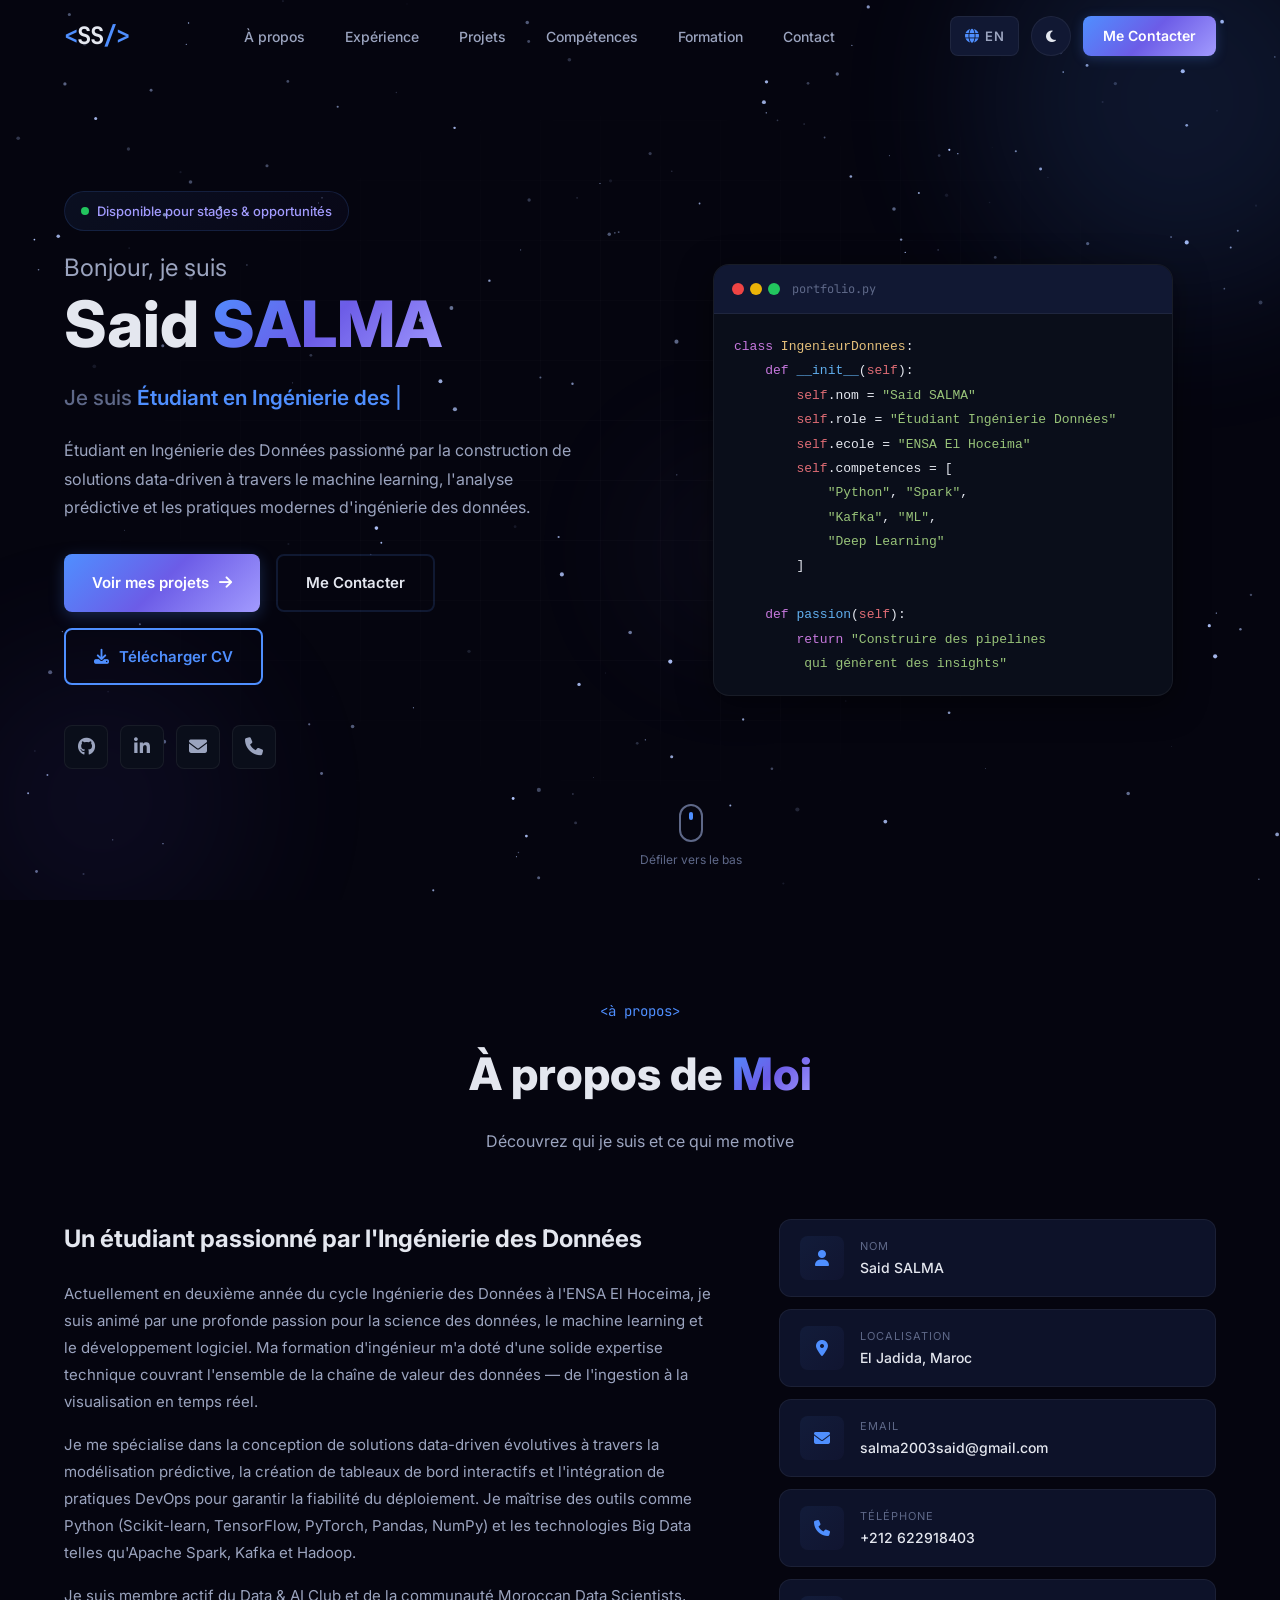
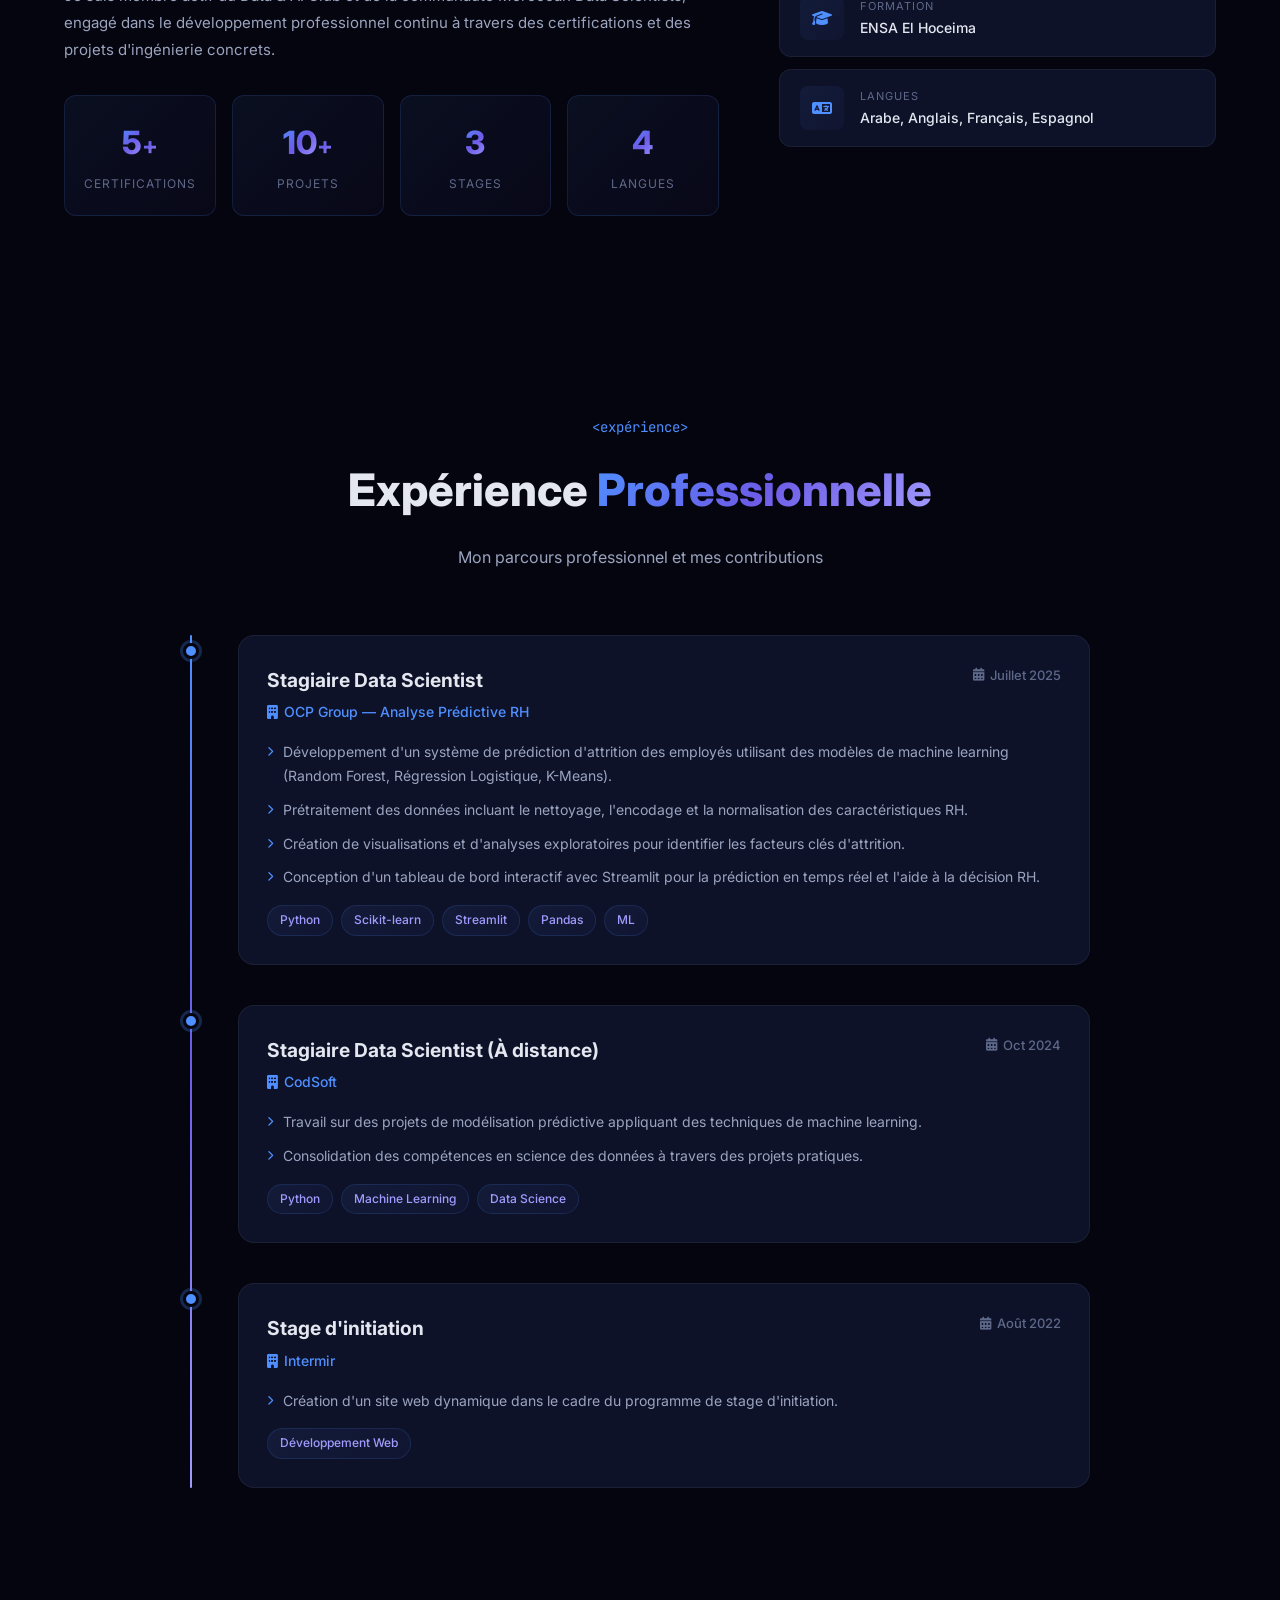
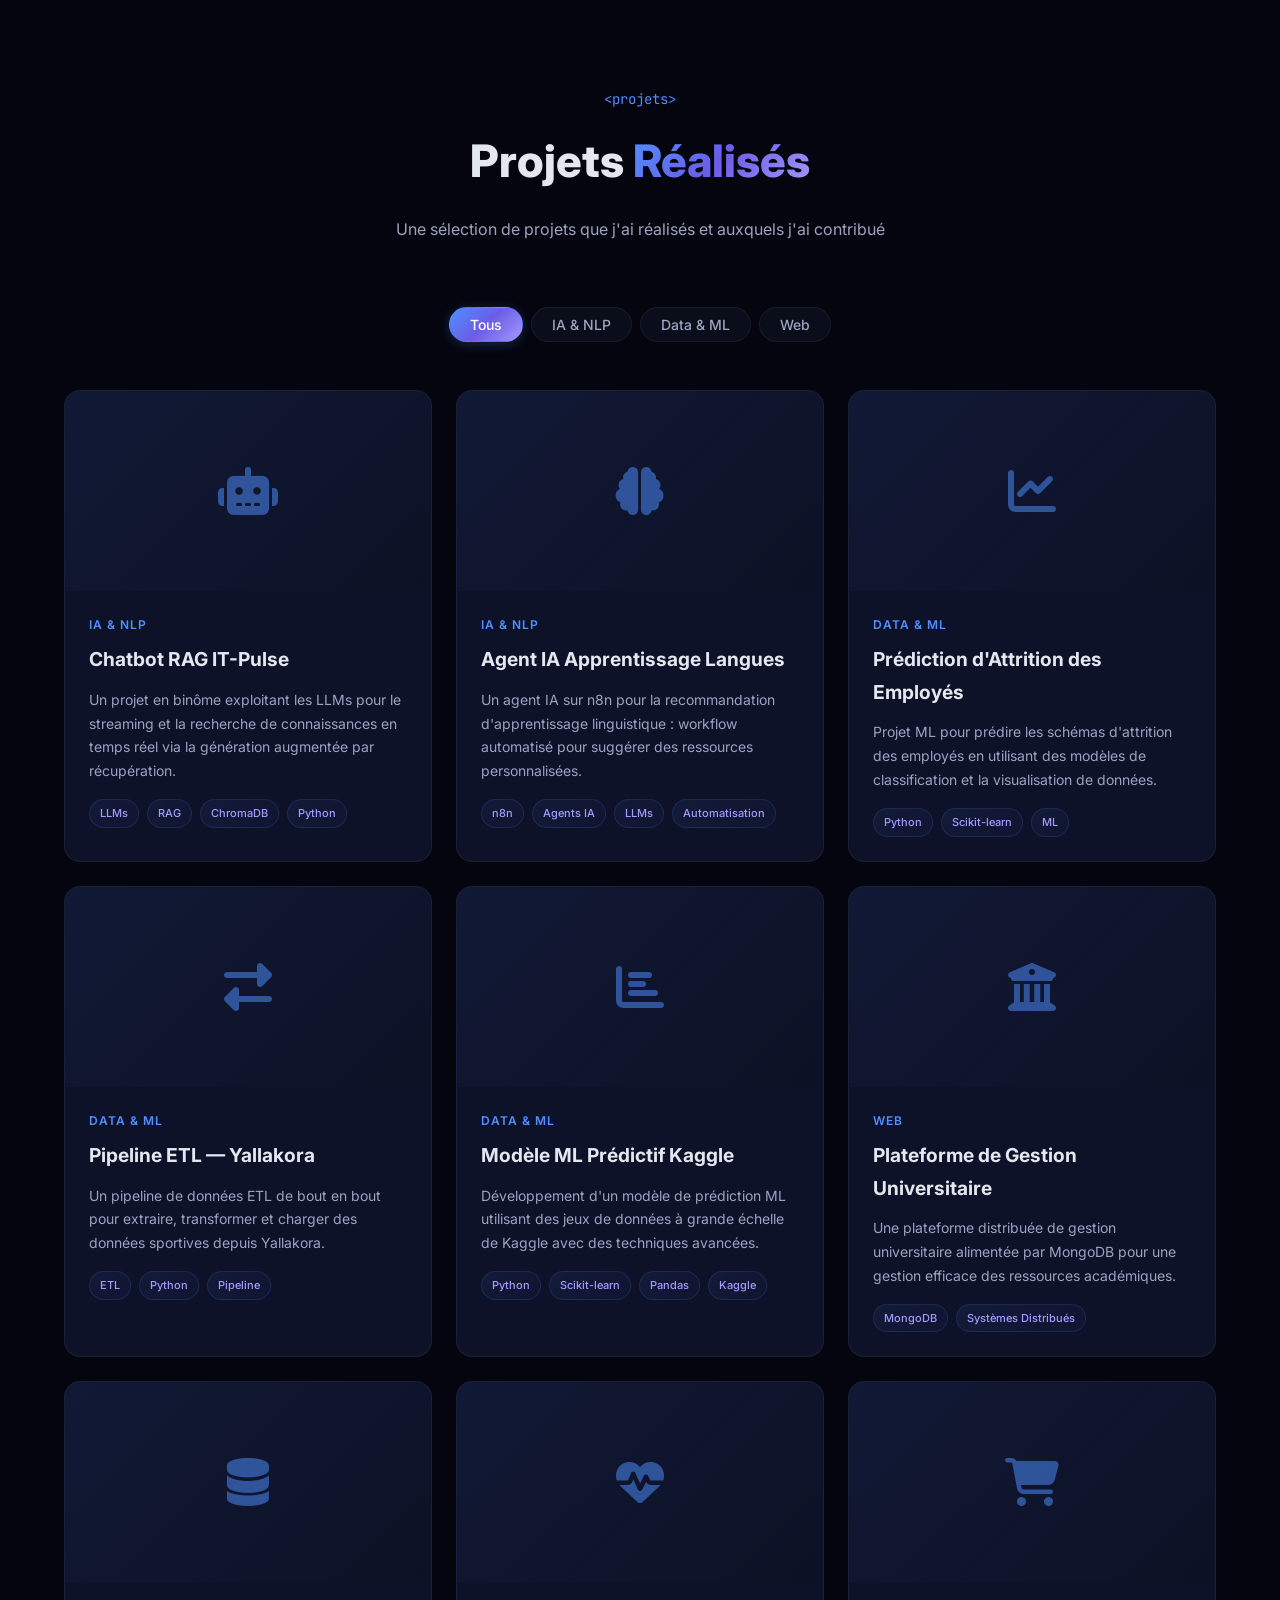
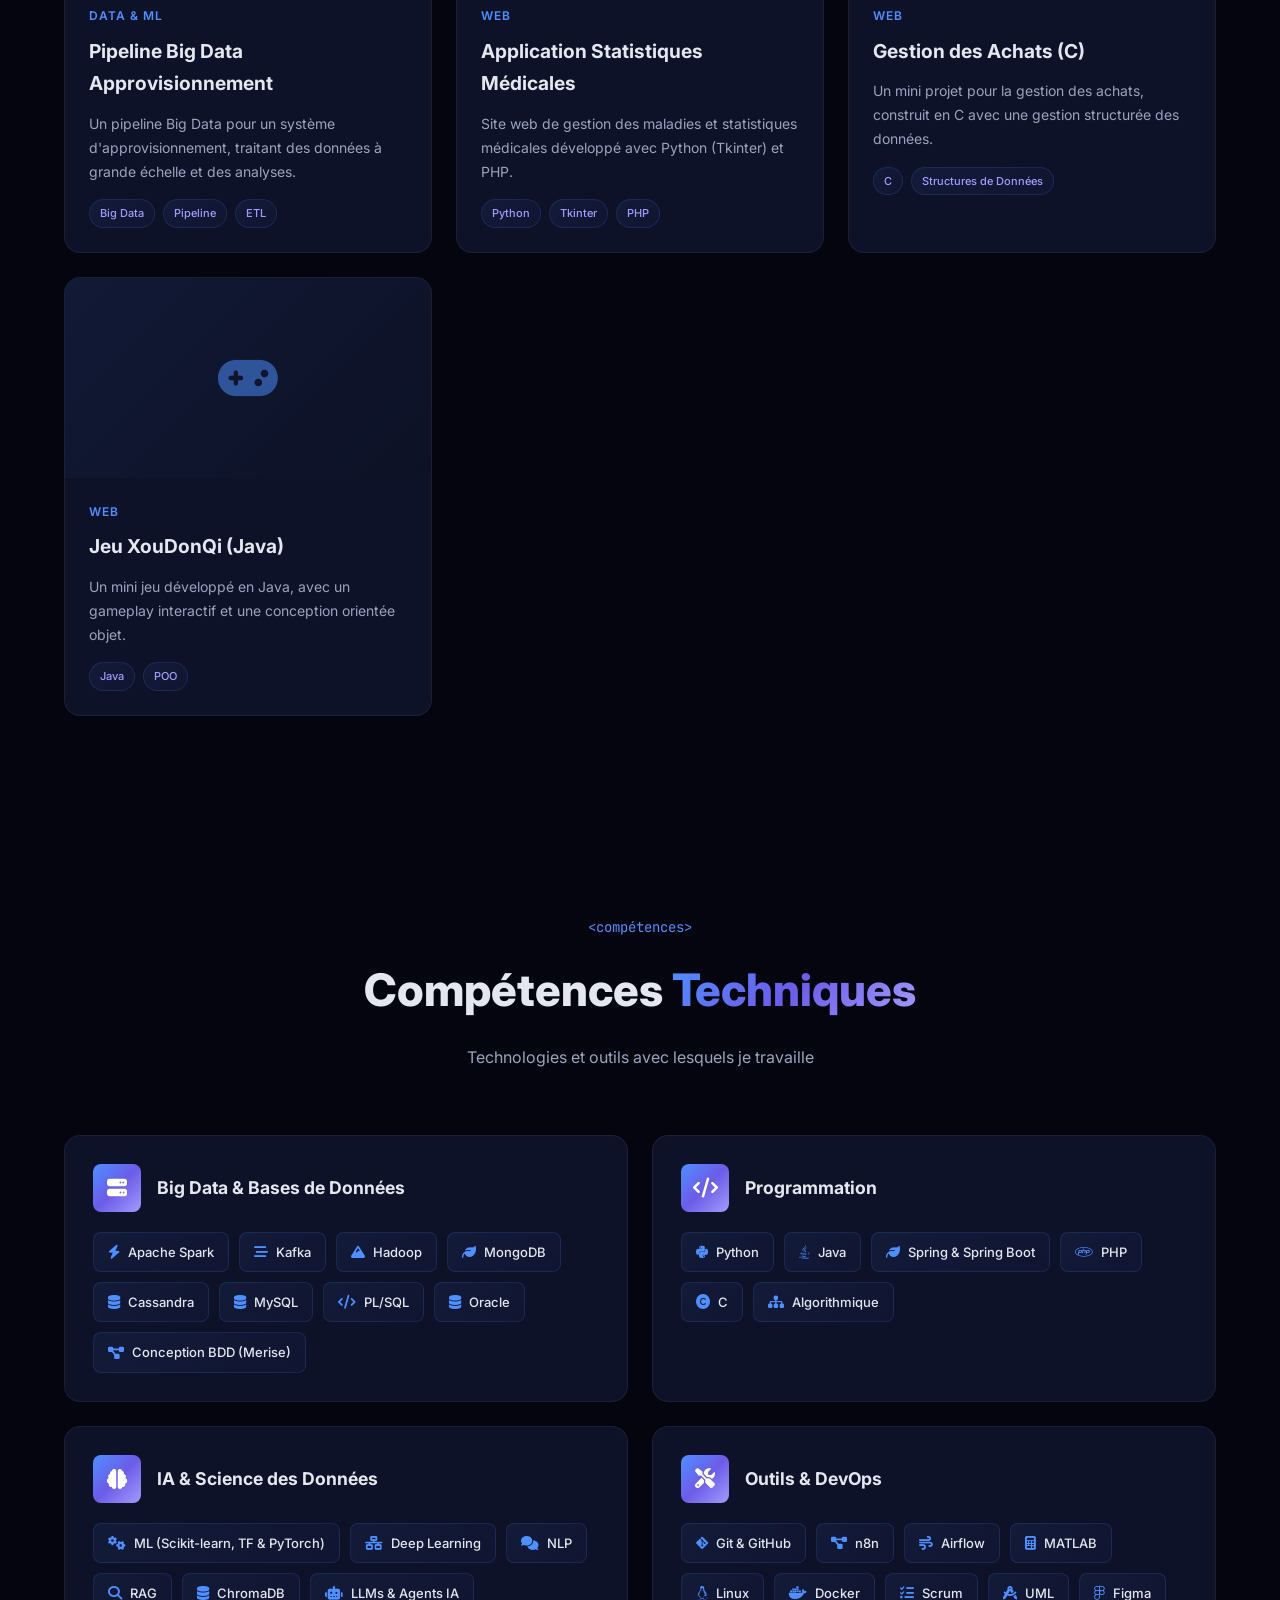
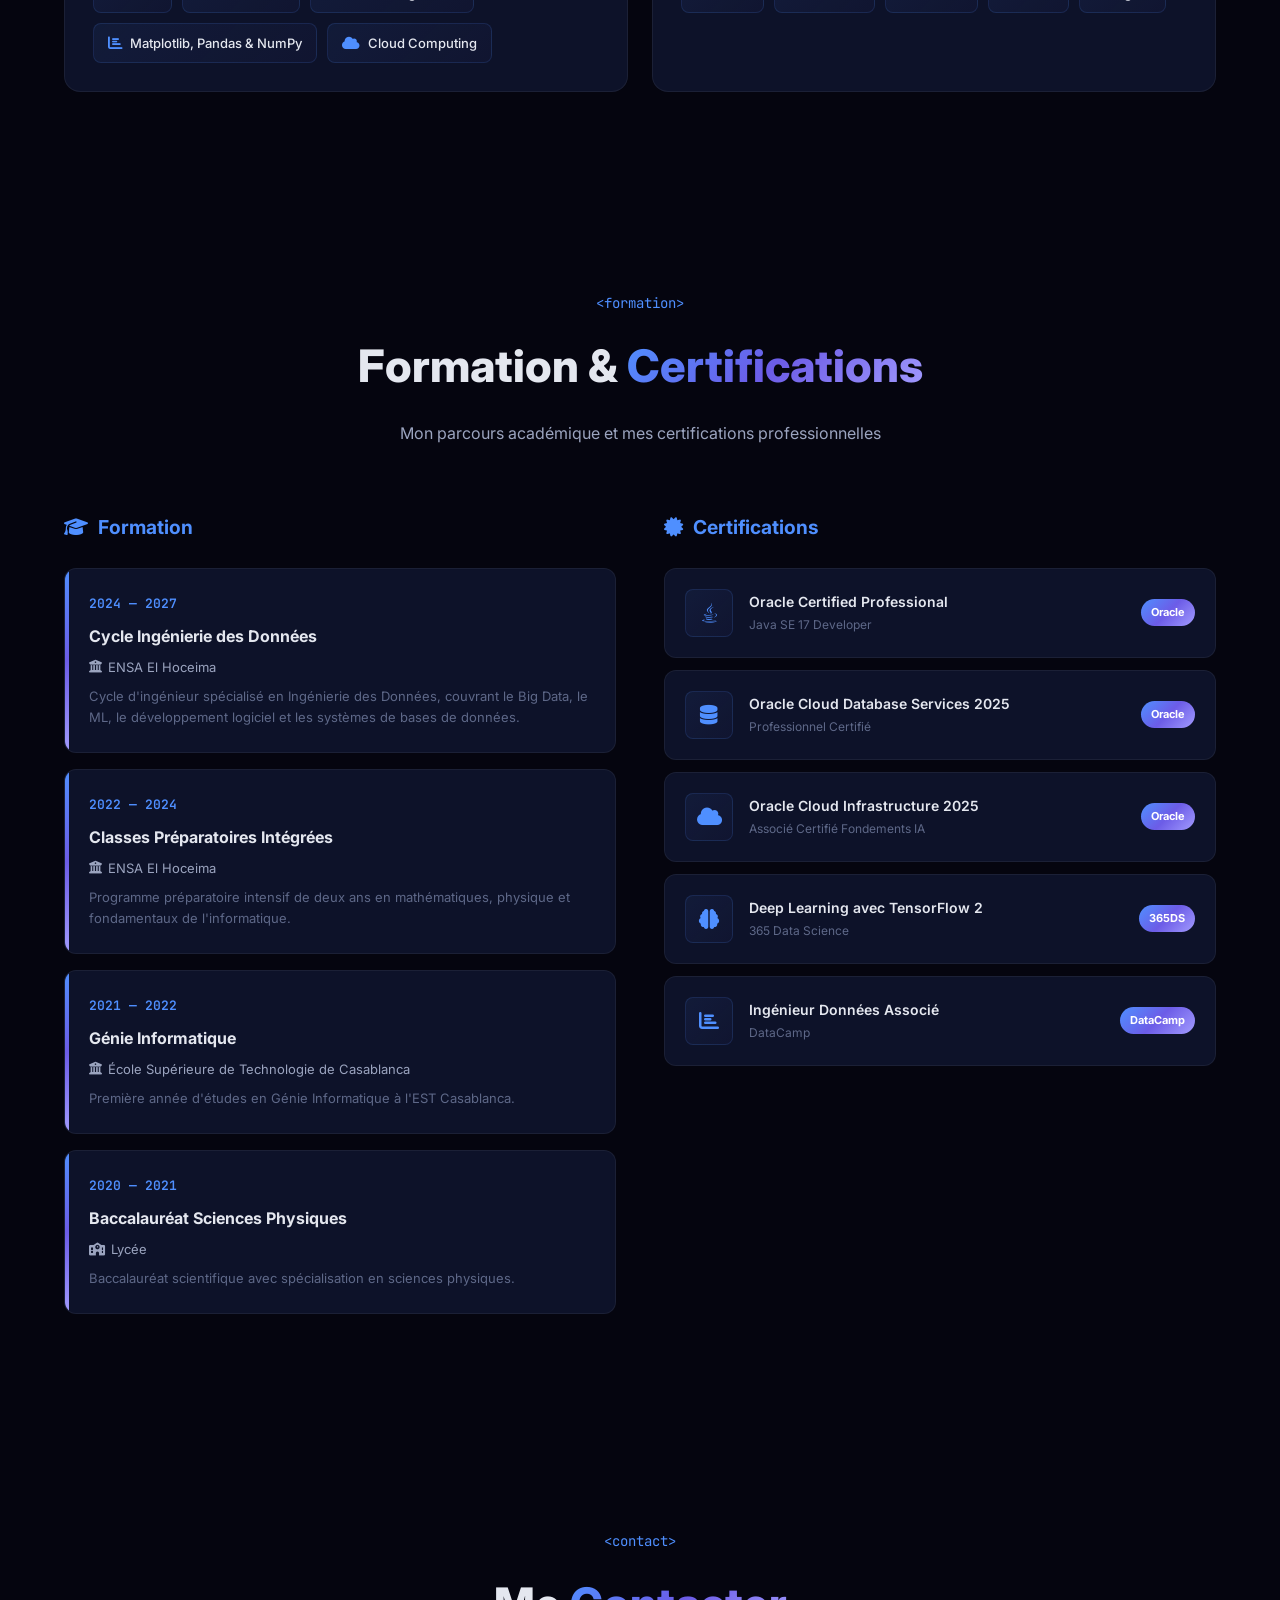
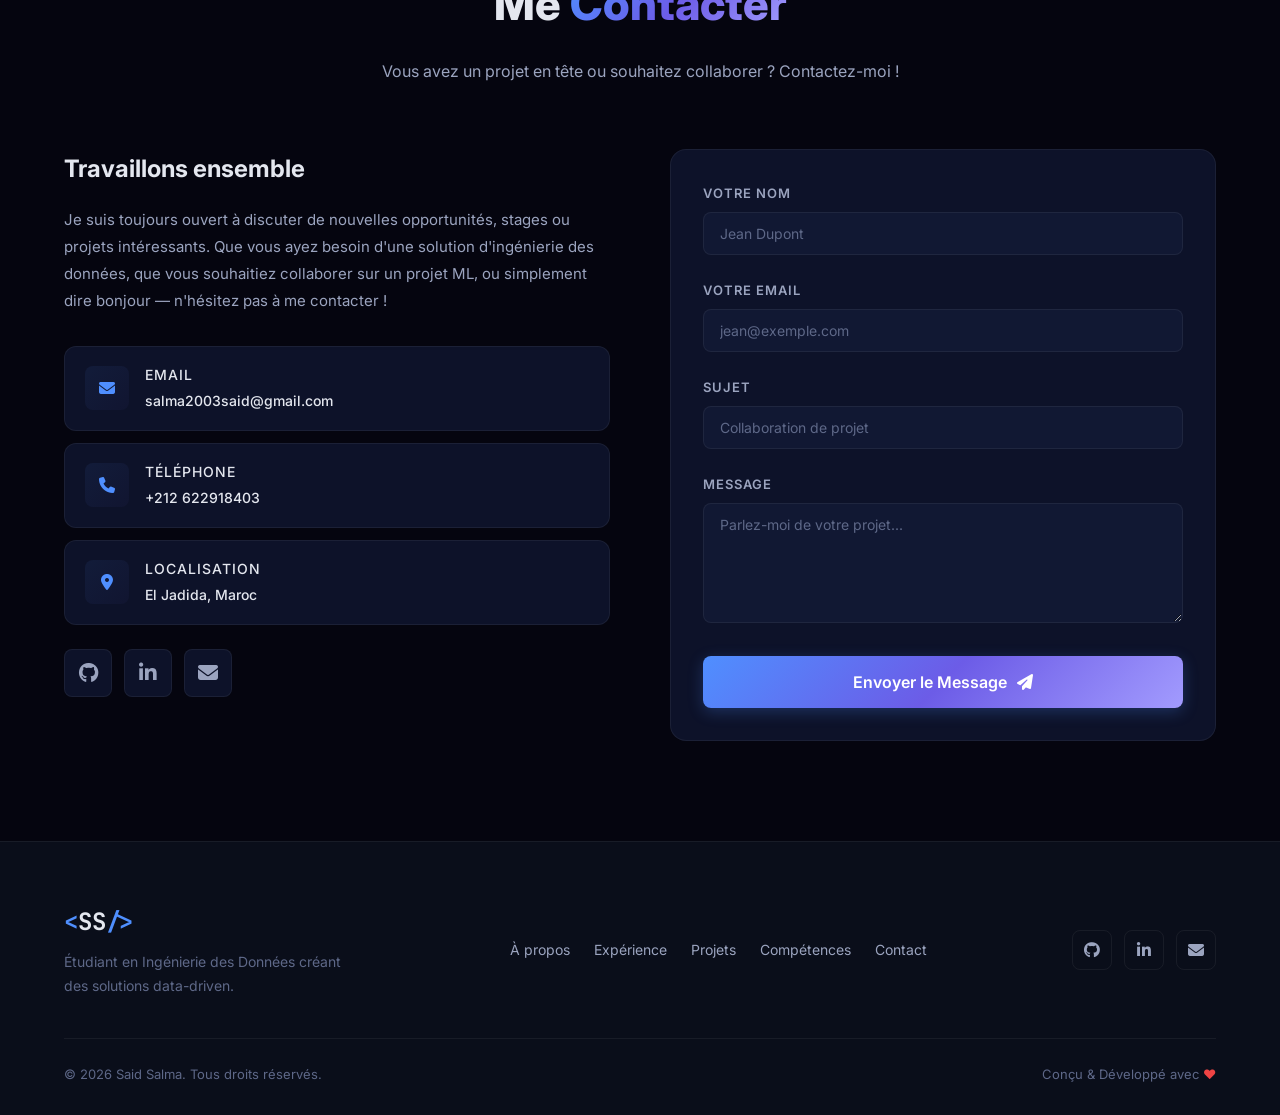
==== commit d2355ded: "Update social media links and correct name capitalization in portfolio" ====
--- a/fr.html
+++ b/fr.html
@@ -100,10 +100,10 @@
                     </a>
                 </div>
                 <div class="hero-socials" data-aos="fade-up" data-aos-delay="500">
-                    <a href="https://github.com/" target="_blank" rel="noopener" class="social-link" aria-label="GitHub">
+                    <a href="https://github.com/SALMASAID1" target="_blank" rel="noopener" class="social-link" aria-label="GitHub">
                         <i class="fab fa-github"></i>
                     </a>
-                    <a href="https://linkedin.com/in/" target="_blank" rel="noopener" class="social-link" aria-label="LinkedIn">
+                    <a href="https://www.linkedin.com/in/salma-said-7737b9296/" target="_blank" rel="noopener" class="social-link" aria-label="LinkedIn">
                         <i class="fab fa-linkedin-in"></i>
                     </a>
                     <a href="mailto:salma2003said@gmail.com" class="social-link" aria-label="Email">
@@ -515,8 +515,8 @@
                 <div class="footer-brand"><a href="#hero" class="footer-logo"><span class="logo-bracket">&lt;</span>SS<span class="logo-bracket">/&gt;</span></a><p>Étudiant en Ingénierie des Données créant des solutions data-driven.</p></div>
                 <div class="footer-links"><a href="#about">À propos</a><a href="#experience">Expérience</a><a href="#projects">Projets</a><a href="#skills">Compétences</a><a href="#contact">Contact</a></div>
                 <div class="footer-socials">
-                    <a href="https://github.com/" target="_blank" rel="noopener"><i class="fab fa-github"></i></a>
-                    <a href="https://linkedin.com/in/" target="_blank" rel="noopener"><i class="fab fa-linkedin-in"></i></a>
+                    <a href="https://github.com/SALMASAID1" target="_blank" rel="noopener"><i class="fab fa-github"></i></a>
+                    <a href="https://www.linkedin.com/in/salma-said-7737b9296/" target="_blank" rel="noopener"><i class="fab fa-linkedin-in"></i></a>
                     <a href="mailto:salma2003said@gmail.com"><i class="fas fa-envelope"></i></a>
                 </div>
             </div>
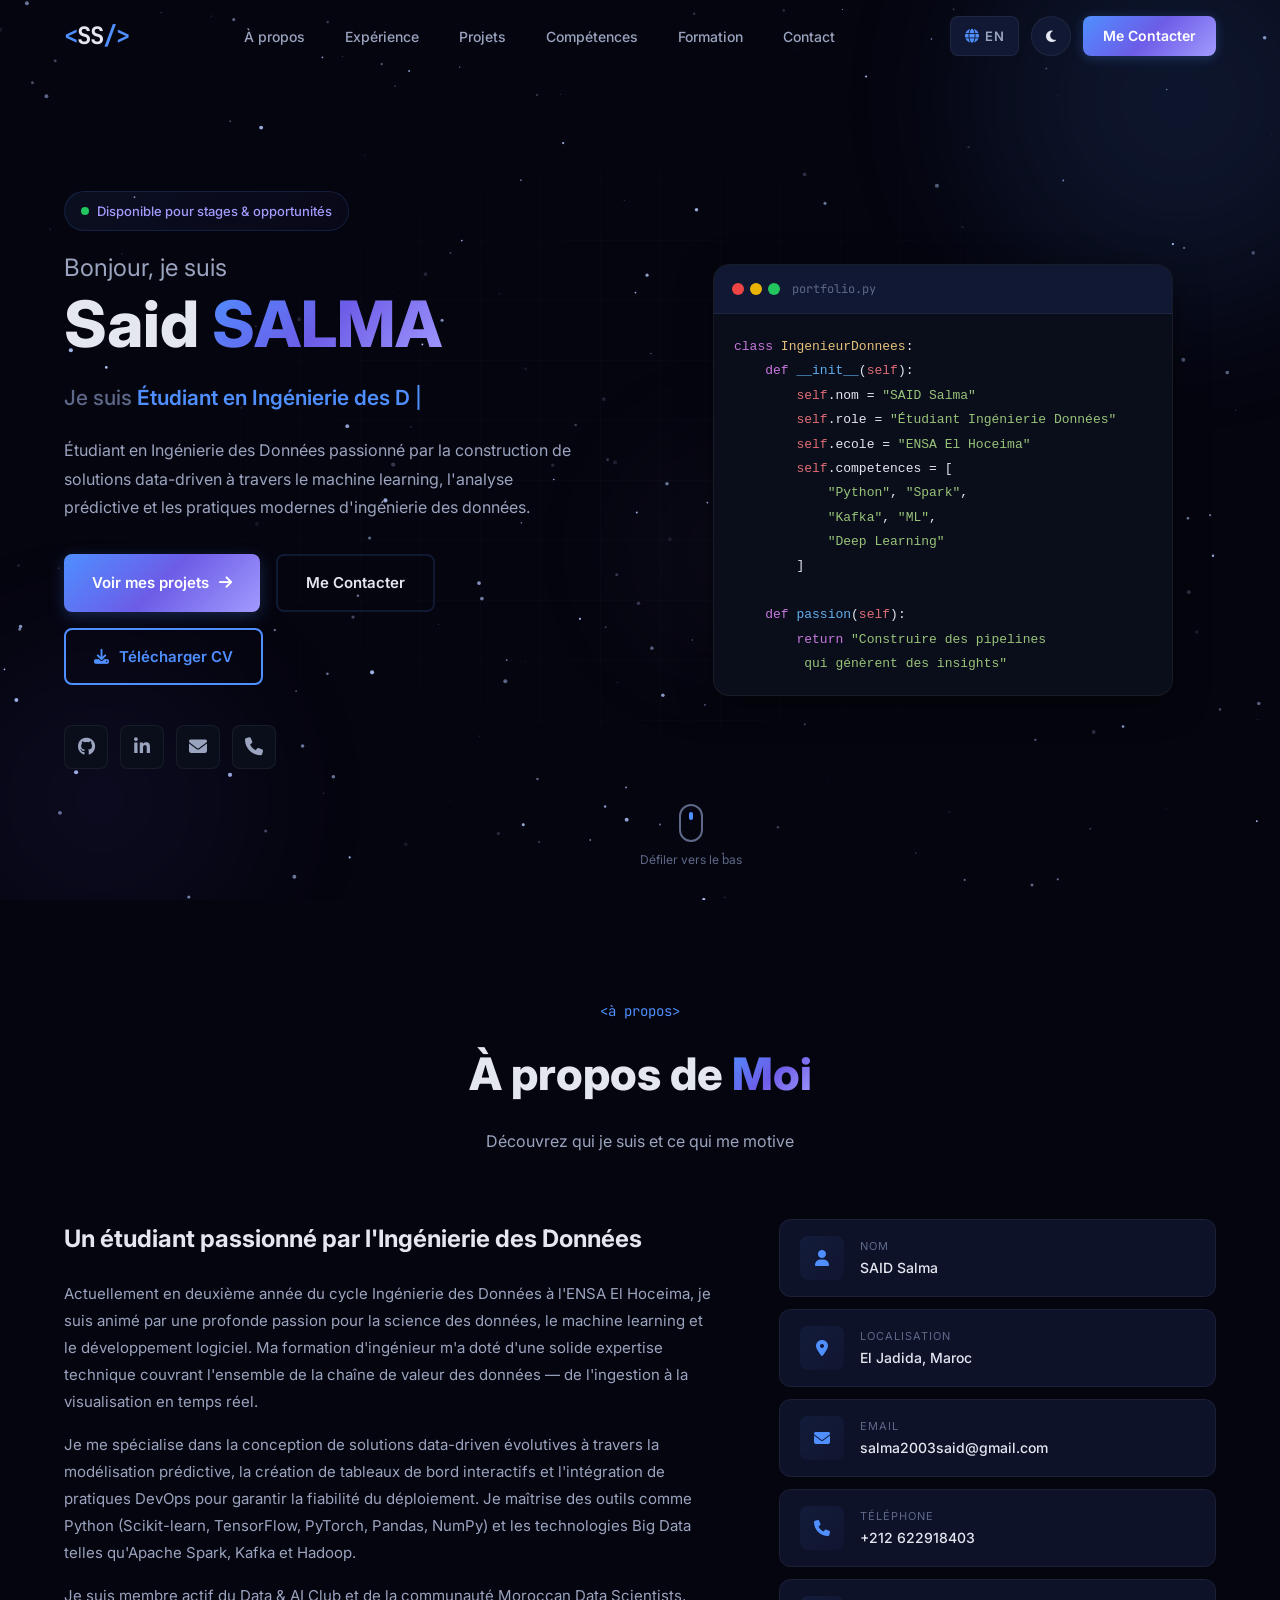
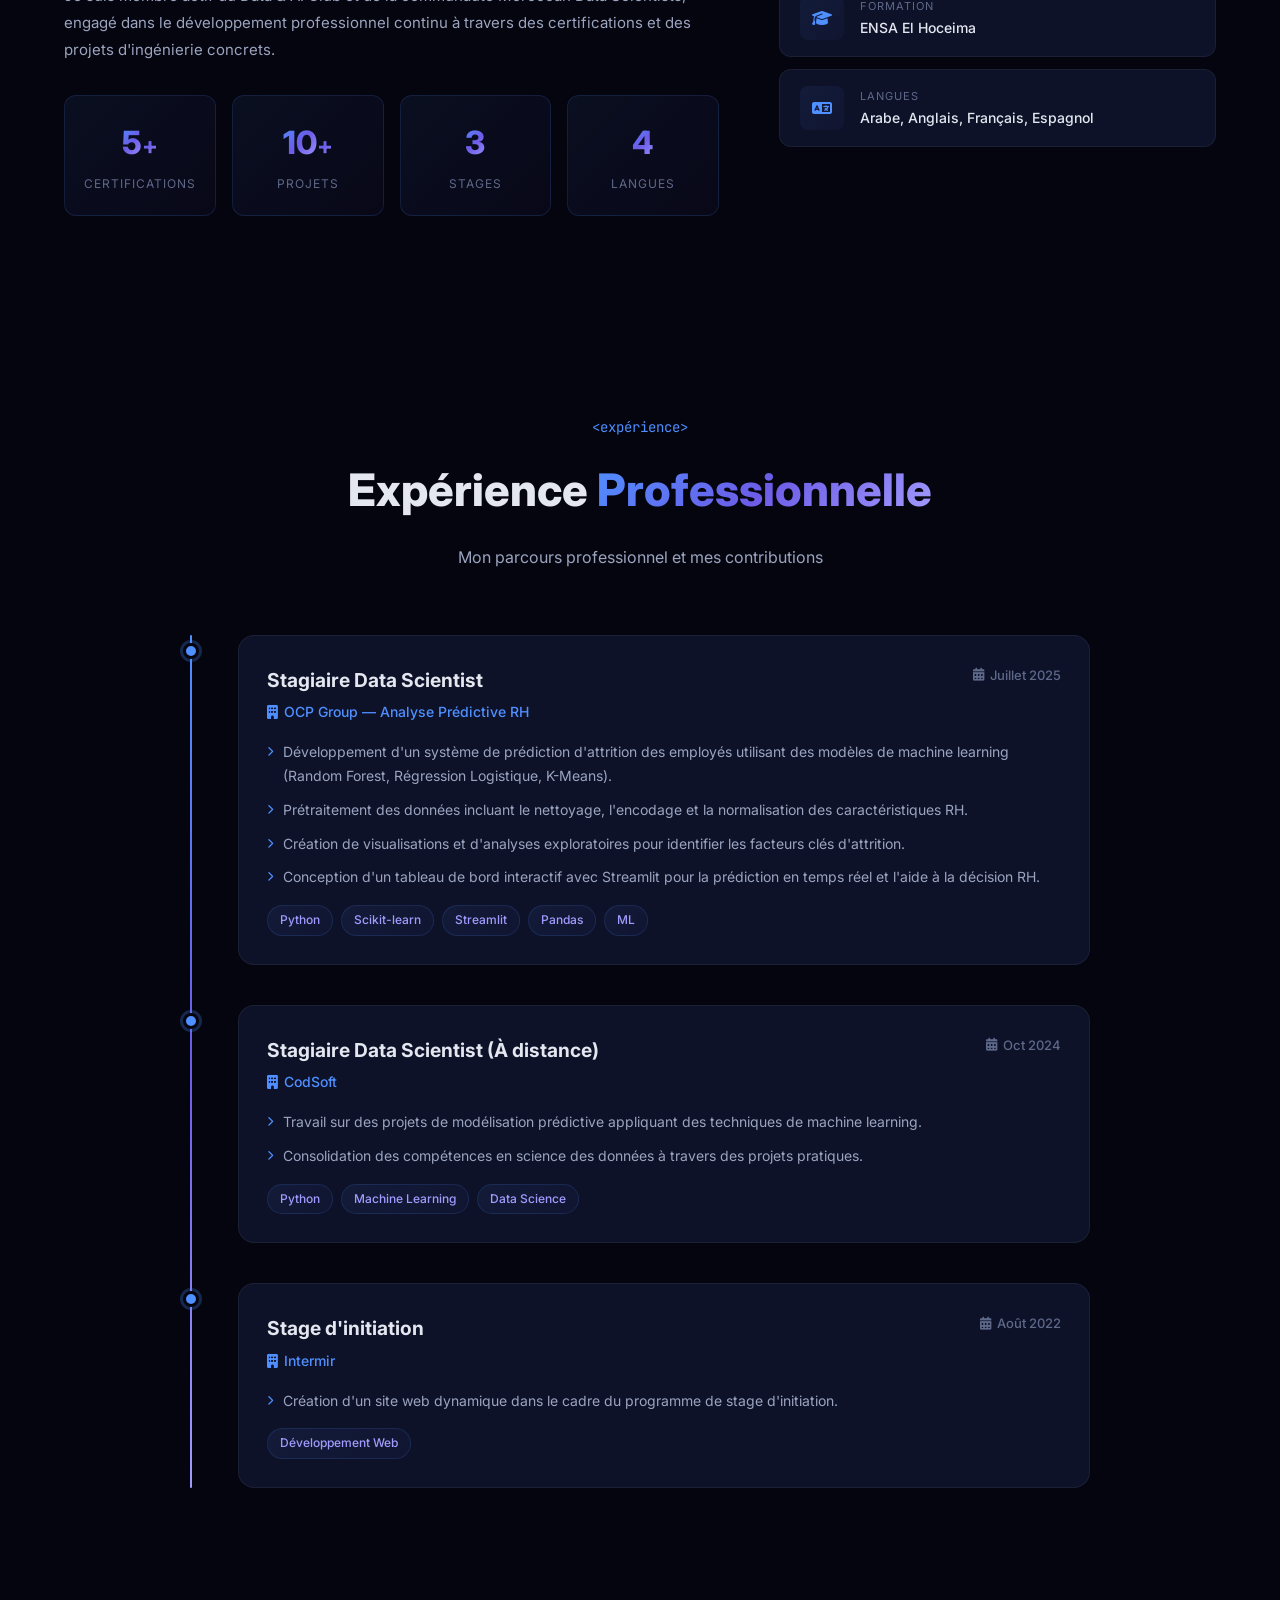
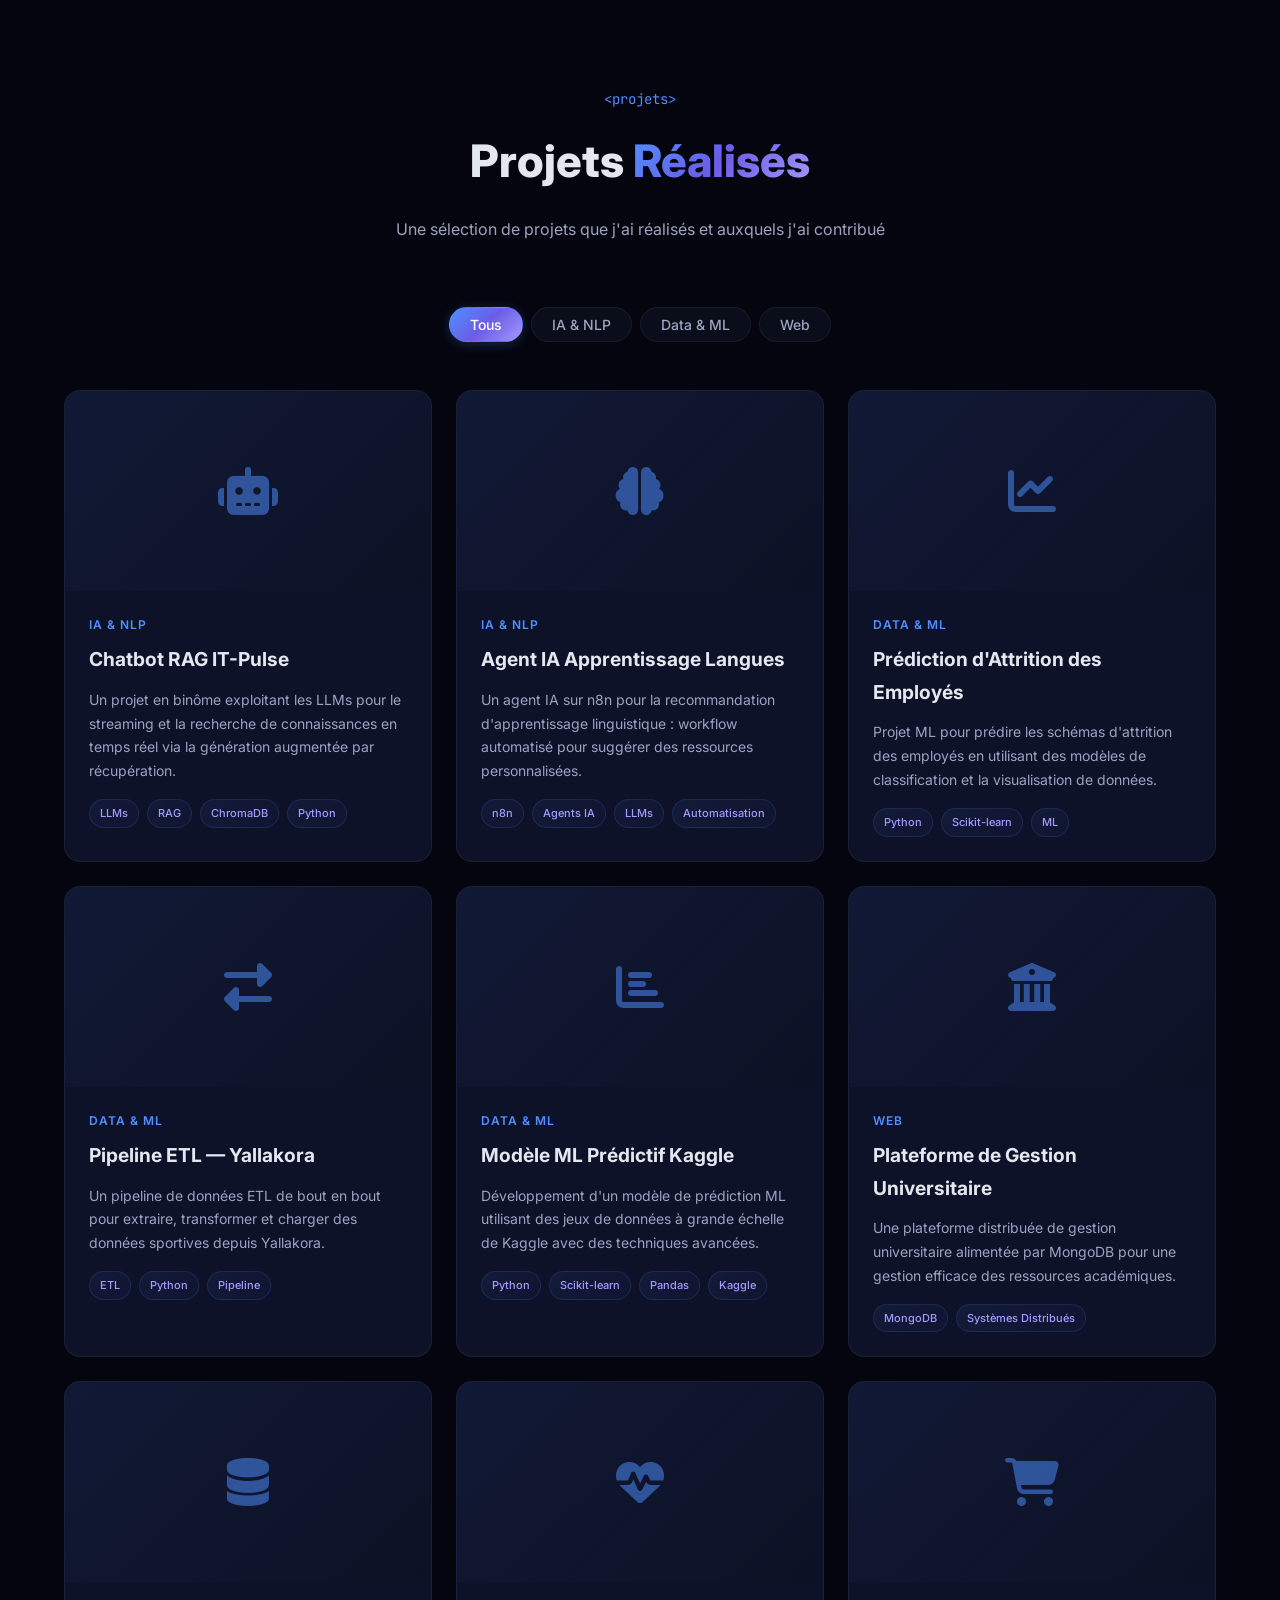
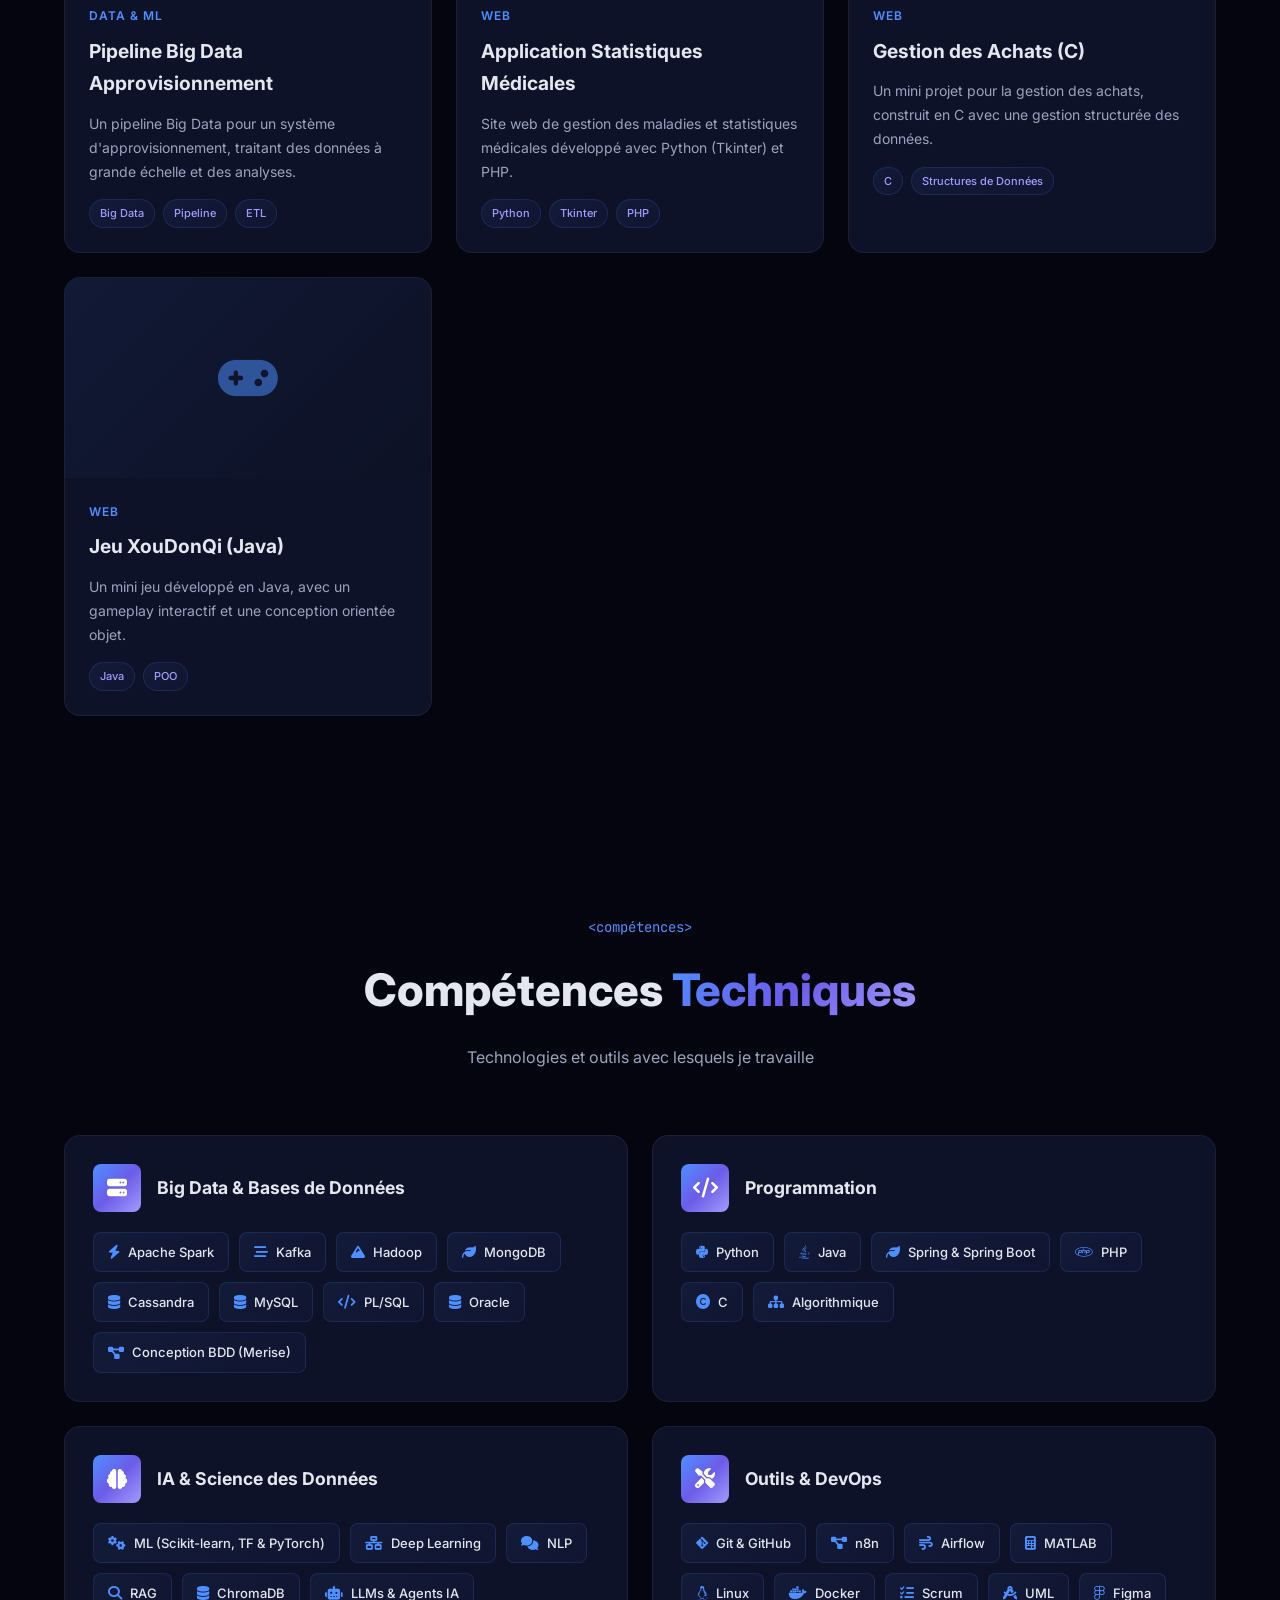
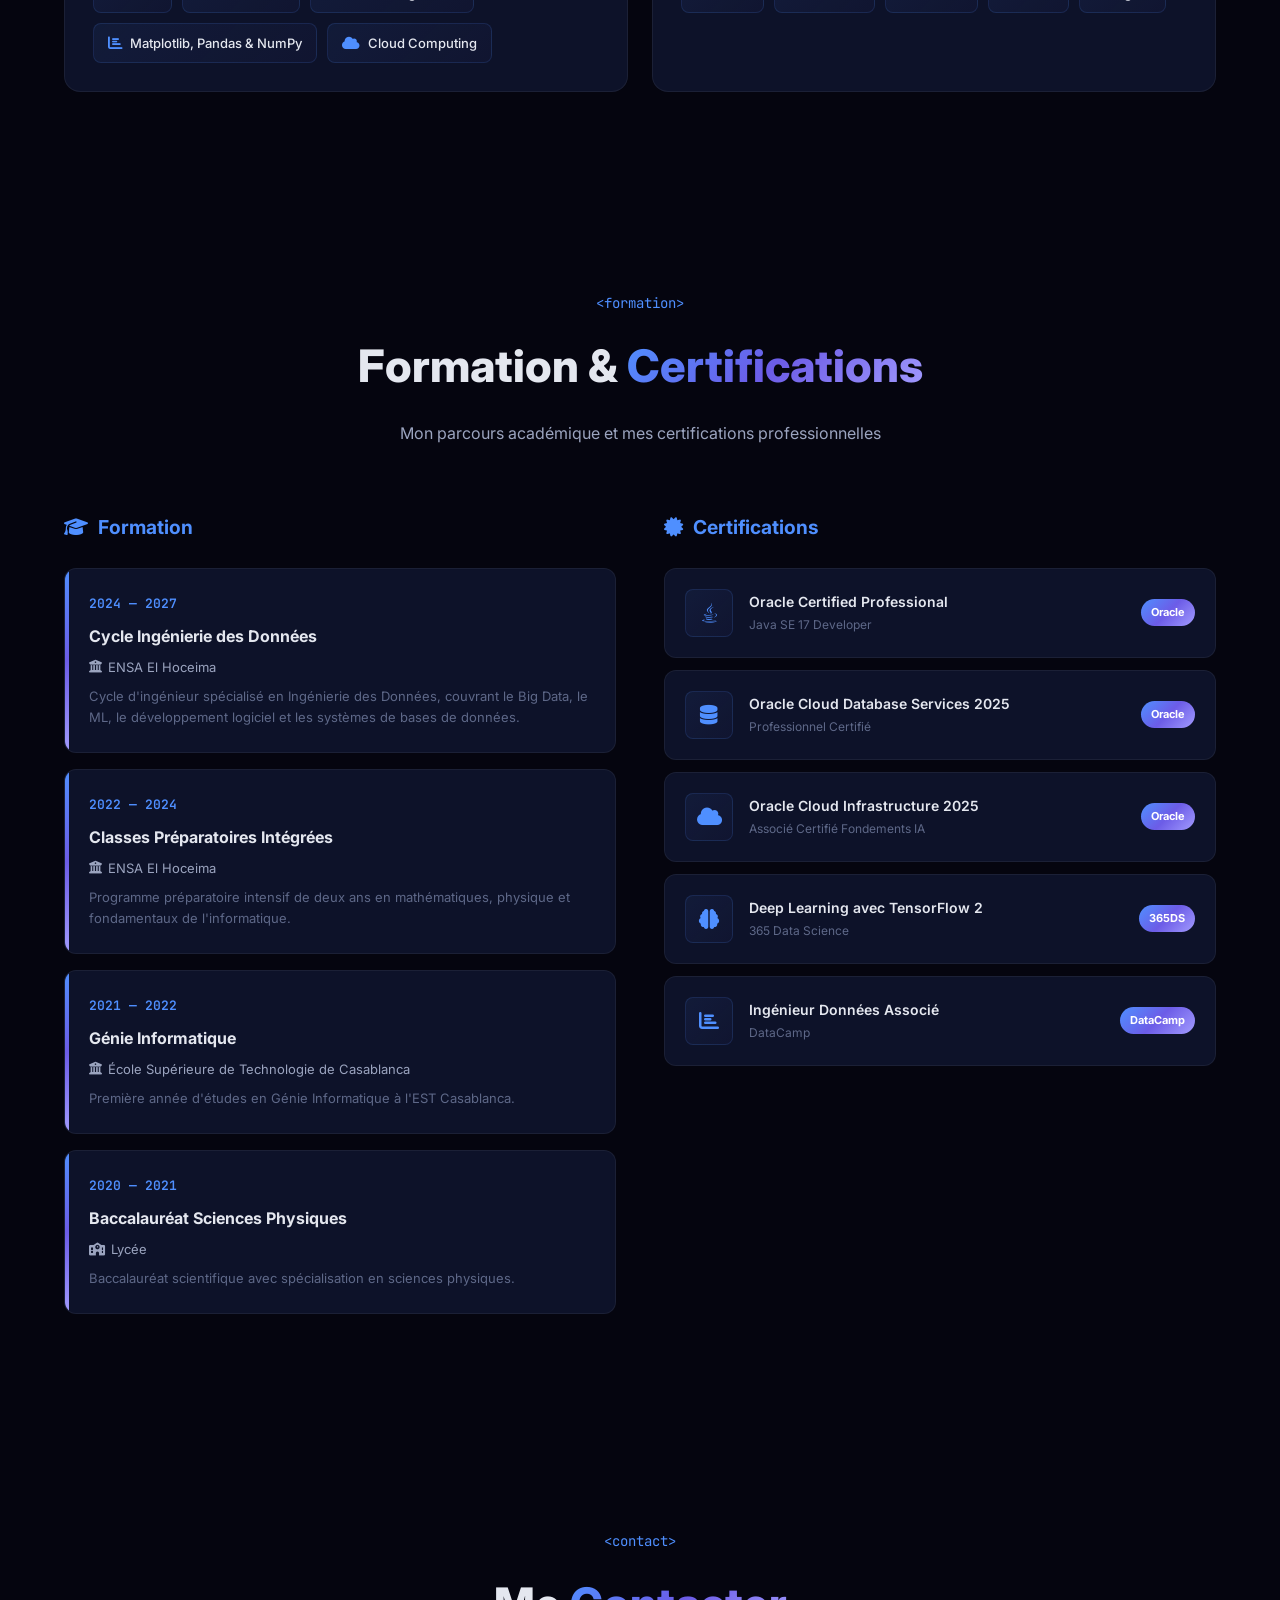
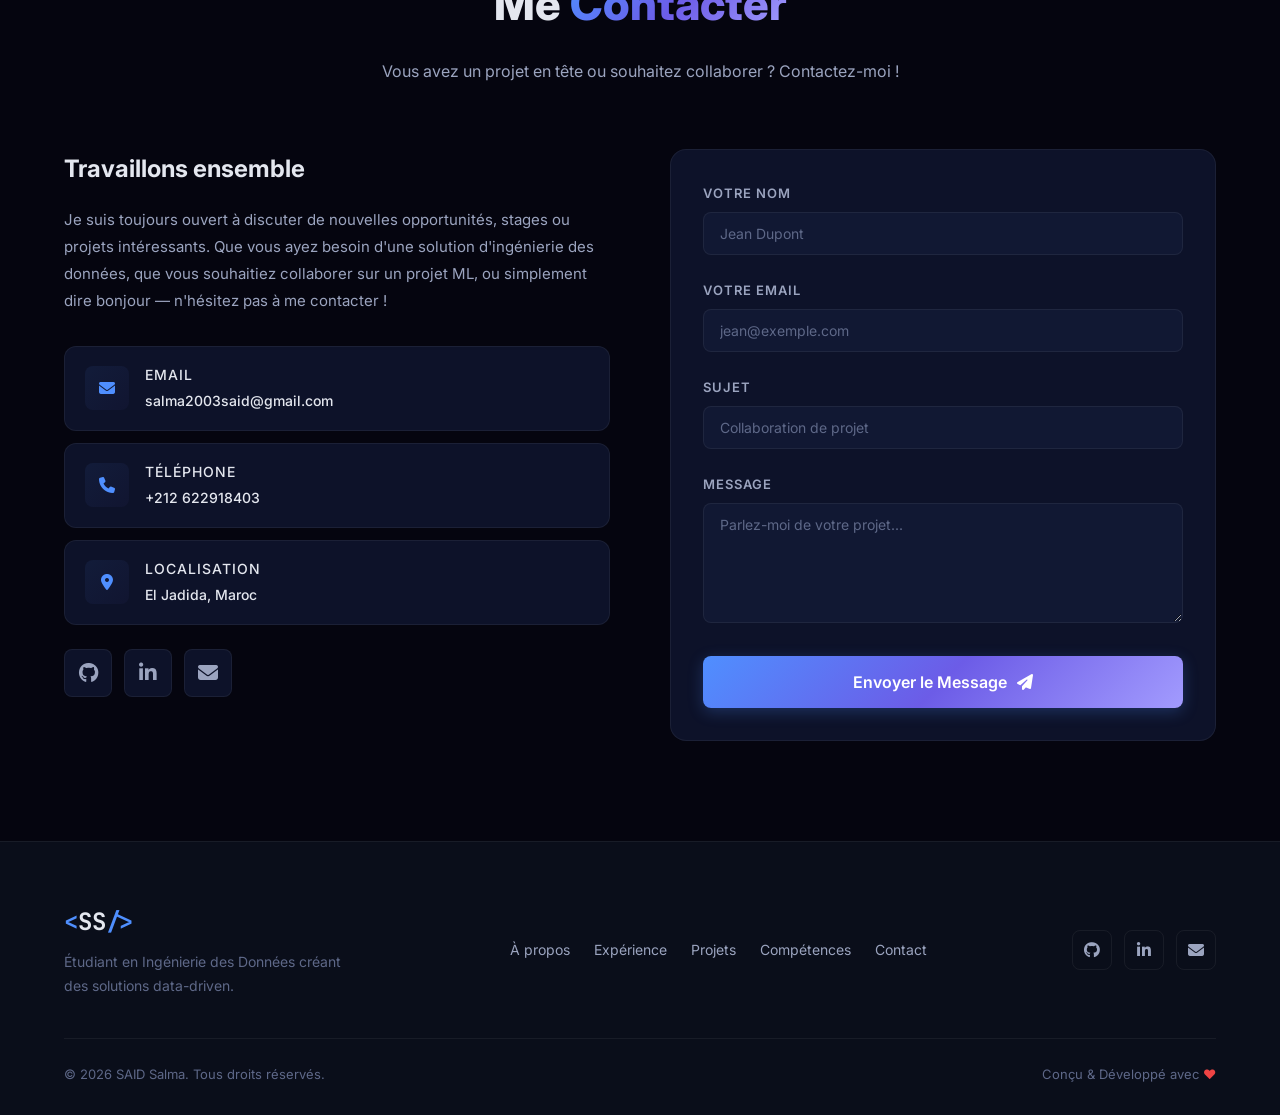
==== commit 224c12fc: "Correct name capitalization for consistency in portfolio" ====
--- a/fr.html
+++ b/fr.html
@@ -3,8 +3,8 @@
 <head>
     <meta charset="UTF-8">
     <meta name="viewport" content="width=device-width, initial-scale=1.0">
-    <title>Said Salma | Étudiant en Ingénierie des Données</title>
-    <meta name="description" content="Portfolio de Said Salma - Étudiant en Ingénierie des Données spécialisé en Machine Learning, Big Data et Analyse Prédictive.">
+    <title>SAID Salma | Étudiant en Ingénierie des Données</title>
+    <meta name="description" content="Portfolio de SAID Salma - Étudiant en Ingénierie des Données spécialisé en Machine Learning, Big Data et Analyse Prédictive.">
     <link rel="stylesheet" href="css/style.css">
     <link rel="preconnect" href="https://fonts.googleapis.com">
     <link rel="preconnect" href="https://fonts.gstatic.com" crossorigin>
@@ -127,7 +127,7 @@
                     <div class="card-body">
                         <pre><code><span class="code-keyword">class</span> <span class="code-class">IngenieurDonnees</span>:
     <span class="code-keyword">def</span> <span class="code-func">__init__</span>(<span class="code-param">self</span>):
-        <span class="code-param">self</span>.nom = <span class="code-string">"Said SALMA"</span>
+        <span class="code-param">self</span>.nom = <span class="code-string">"SAID Salma"</span>
         <span class="code-param">self</span>.role = <span class="code-string">"Étudiant Ingénierie Données"</span>
         <span class="code-param">self</span>.ecole = <span class="code-string">"ENSA El Hoceima"</span>
         <span class="code-param">self</span>.competences = [
@@ -204,7 +204,7 @@
                         <div class="detail-icon"><i class="fas fa-user"></i></div>
                         <div class="detail-info">
                             <span class="detail-label">Nom</span>
-                            <span class="detail-value">Said SALMA</span>
+                            <span class="detail-value">SAID Salma</span>
                         </div>
                     </div>
                     <div class="detail-card">
@@ -521,7 +521,7 @@
                 </div>
             </div>
             <div class="footer-bottom">
-                <p>&copy; 2026 Said Salma. Tous droits réservés.</p>
+                <p>&copy; 2026 SAID Salma. Tous droits réservés.</p>
                 <p>Conçu & Développé avec <span class="heart">&hearts;</span></p>
             </div>
         </div>
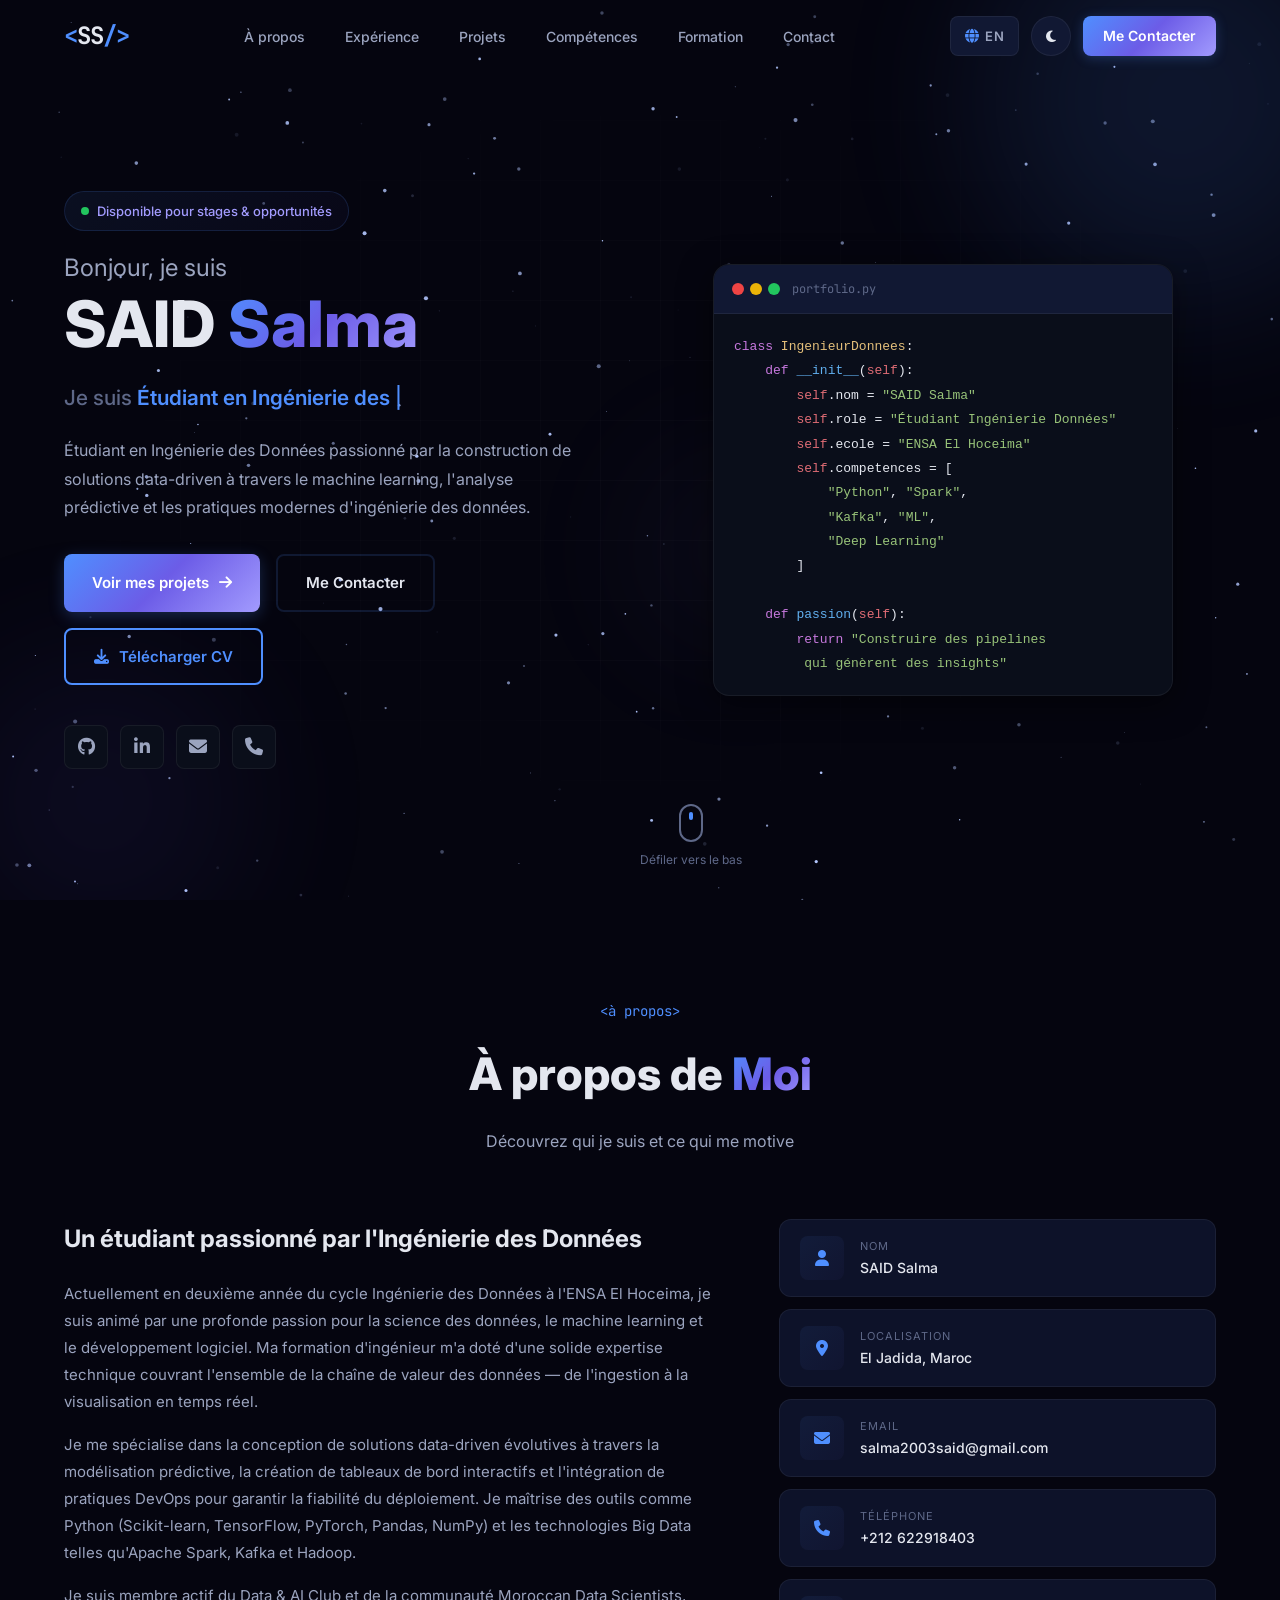
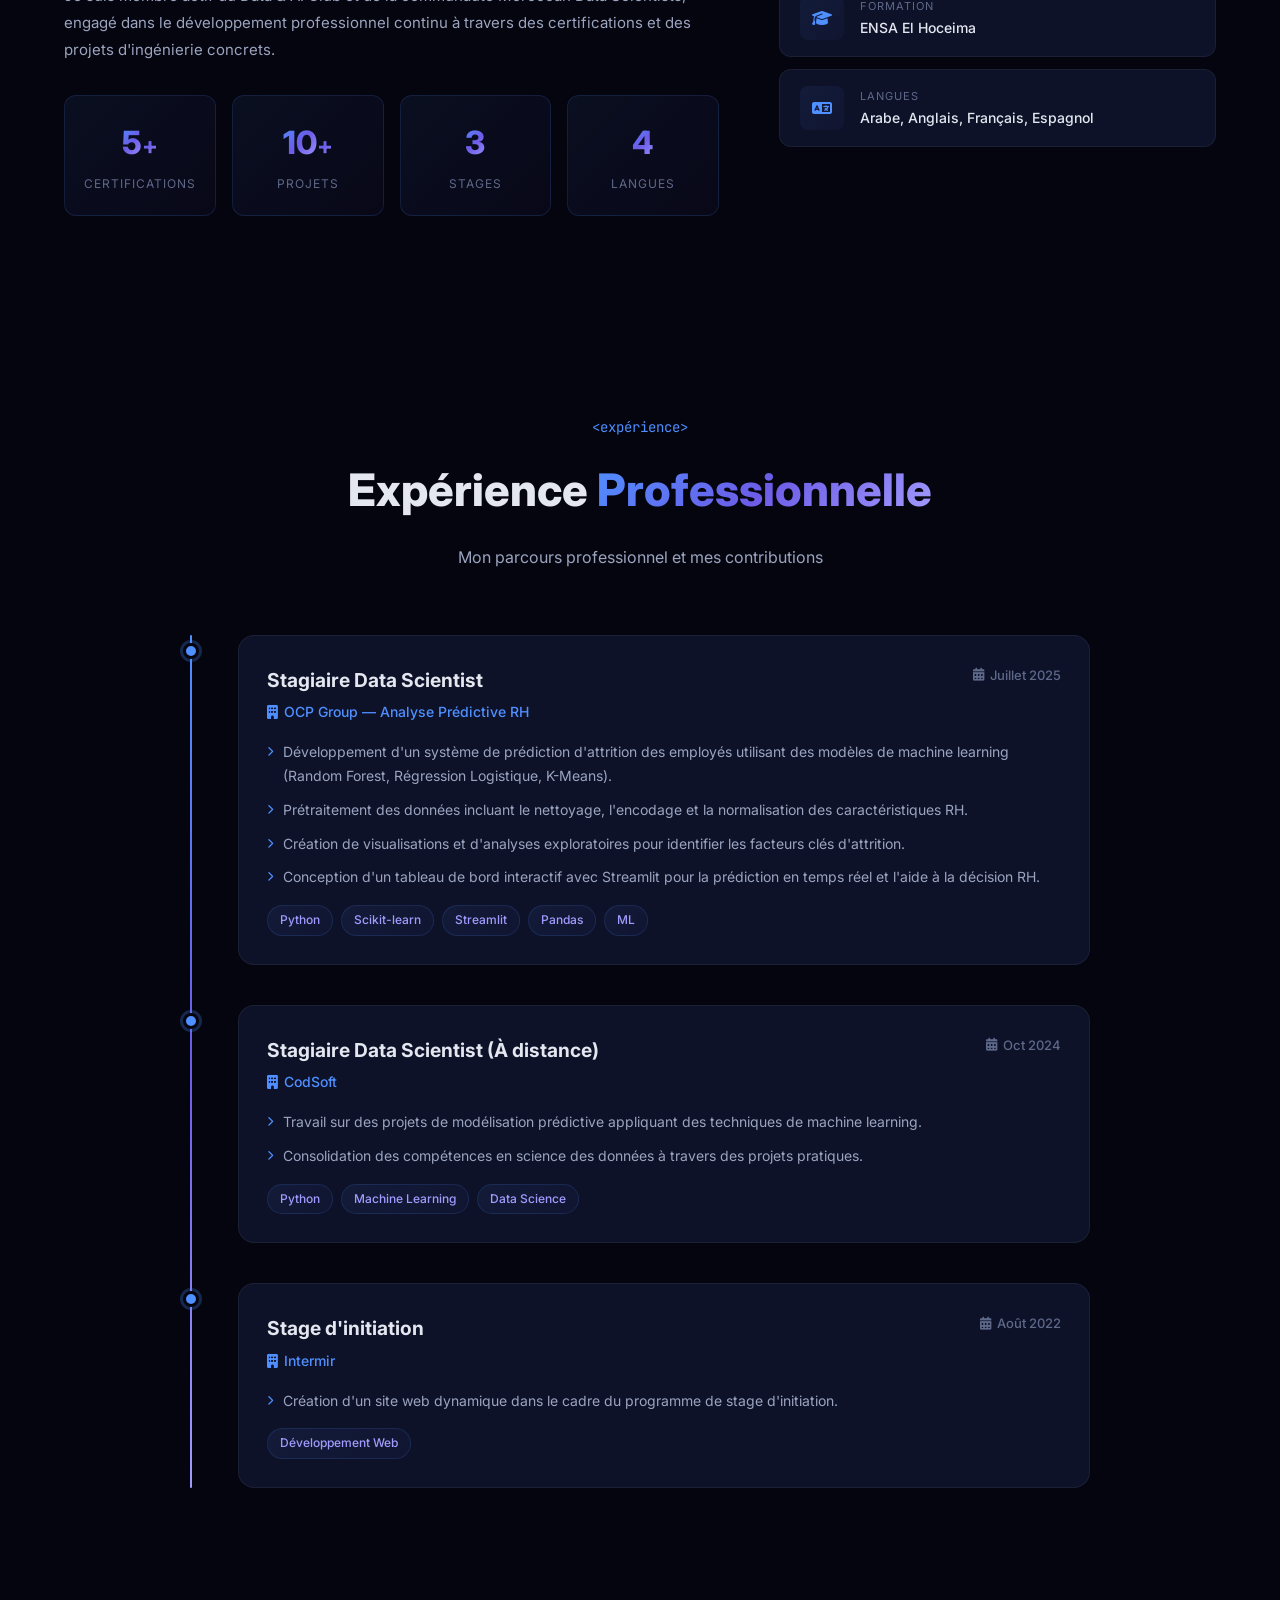
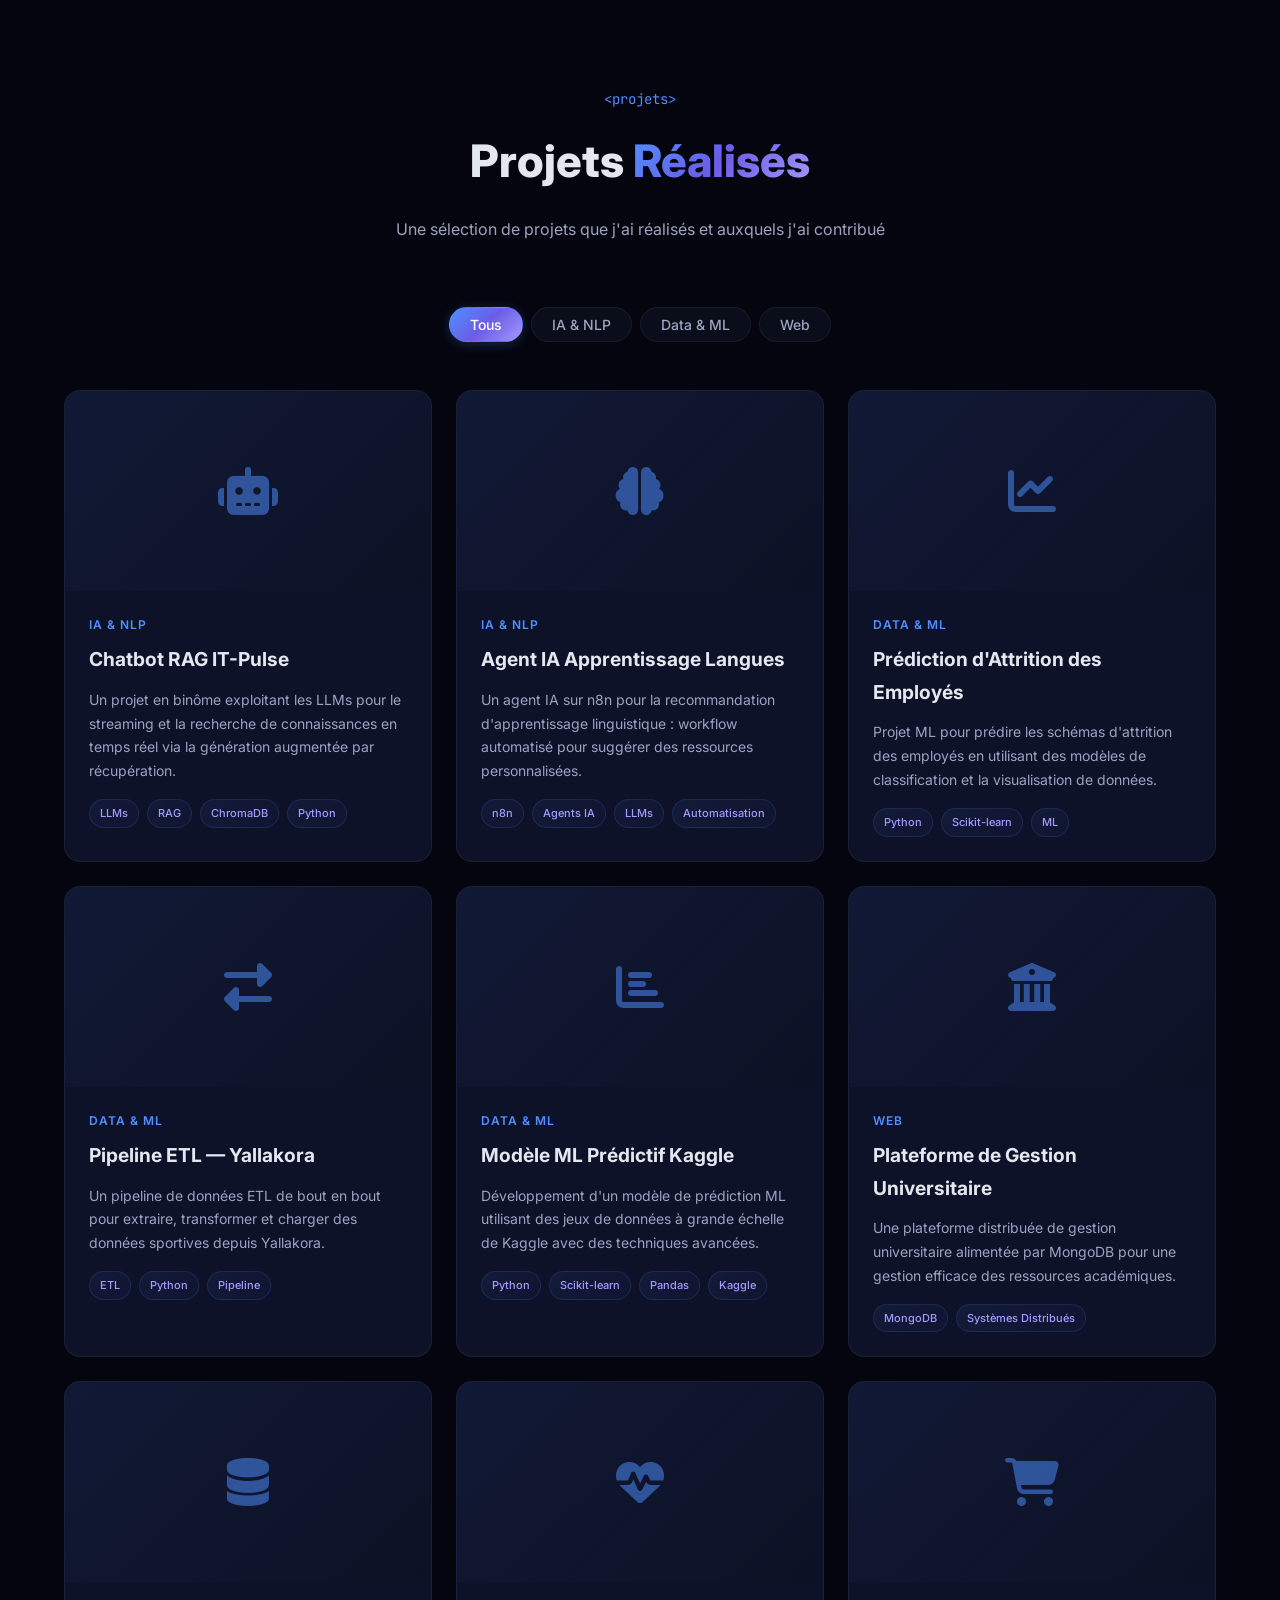
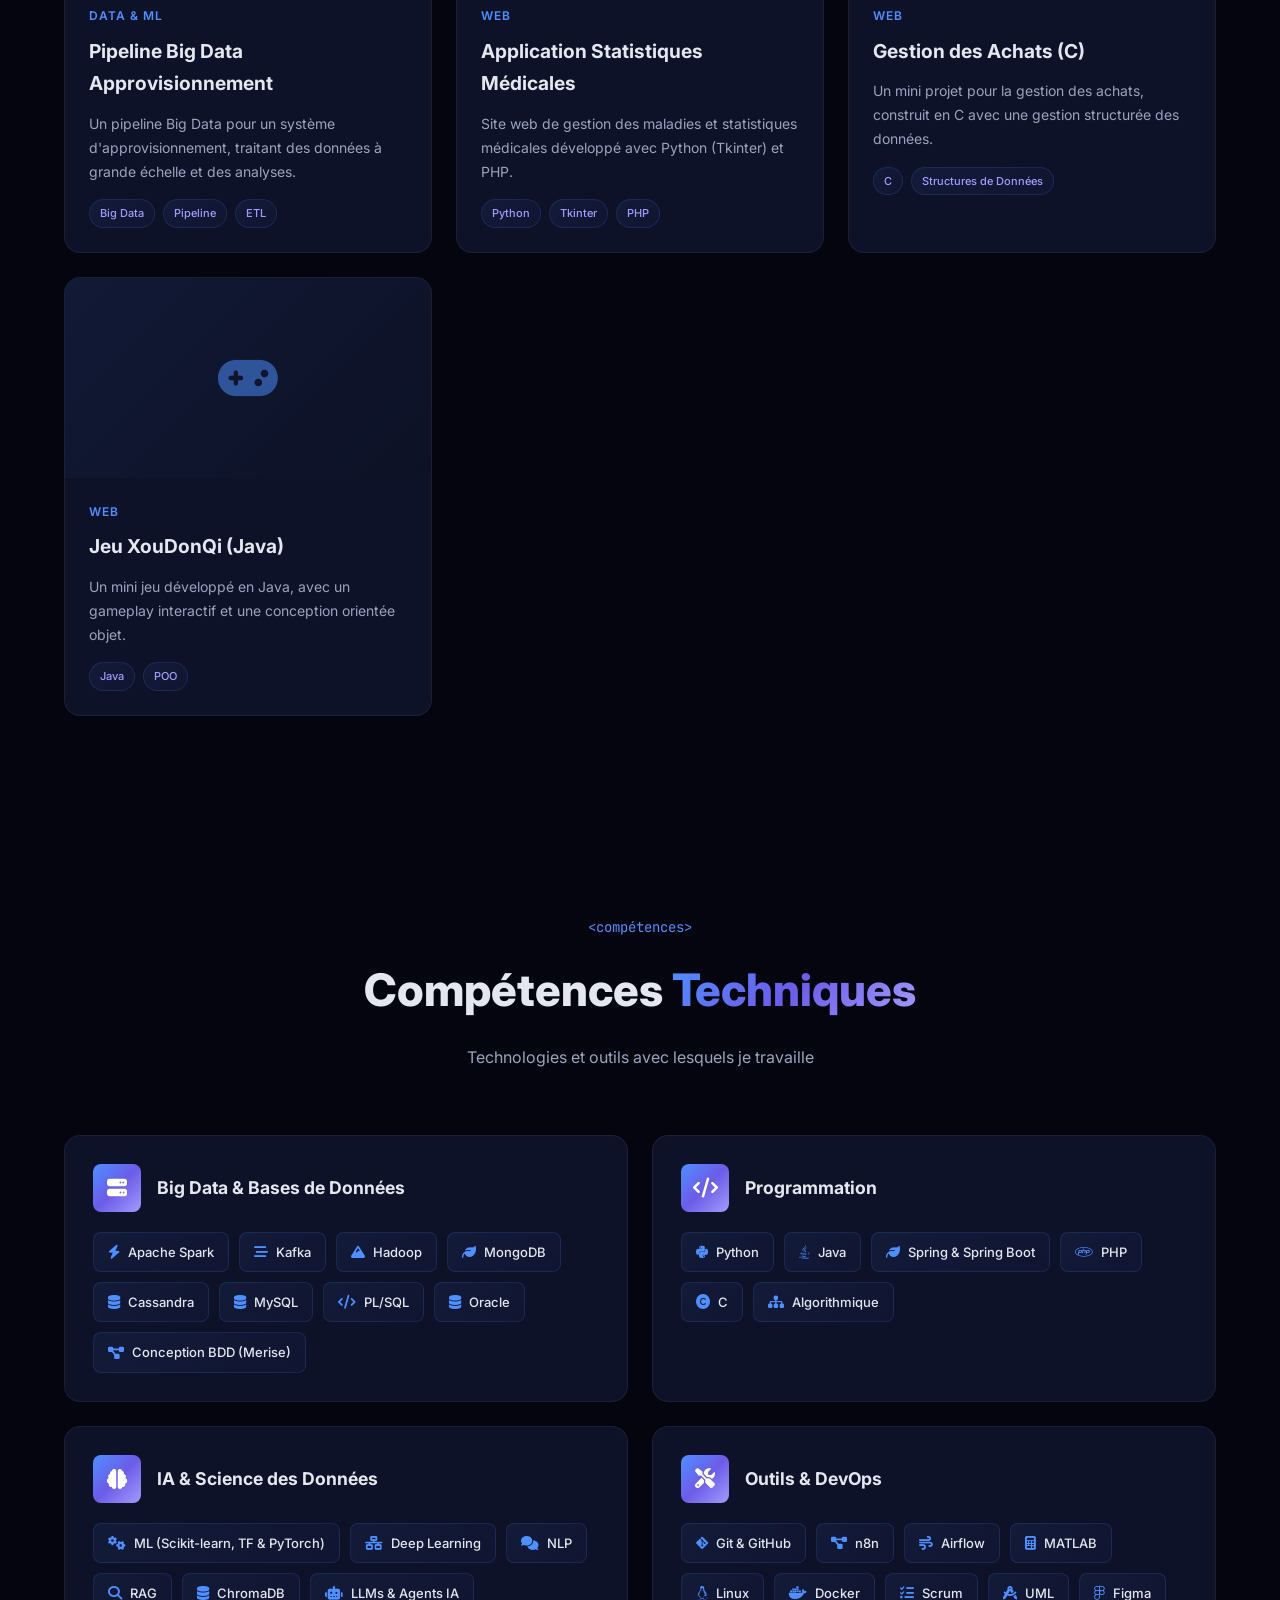
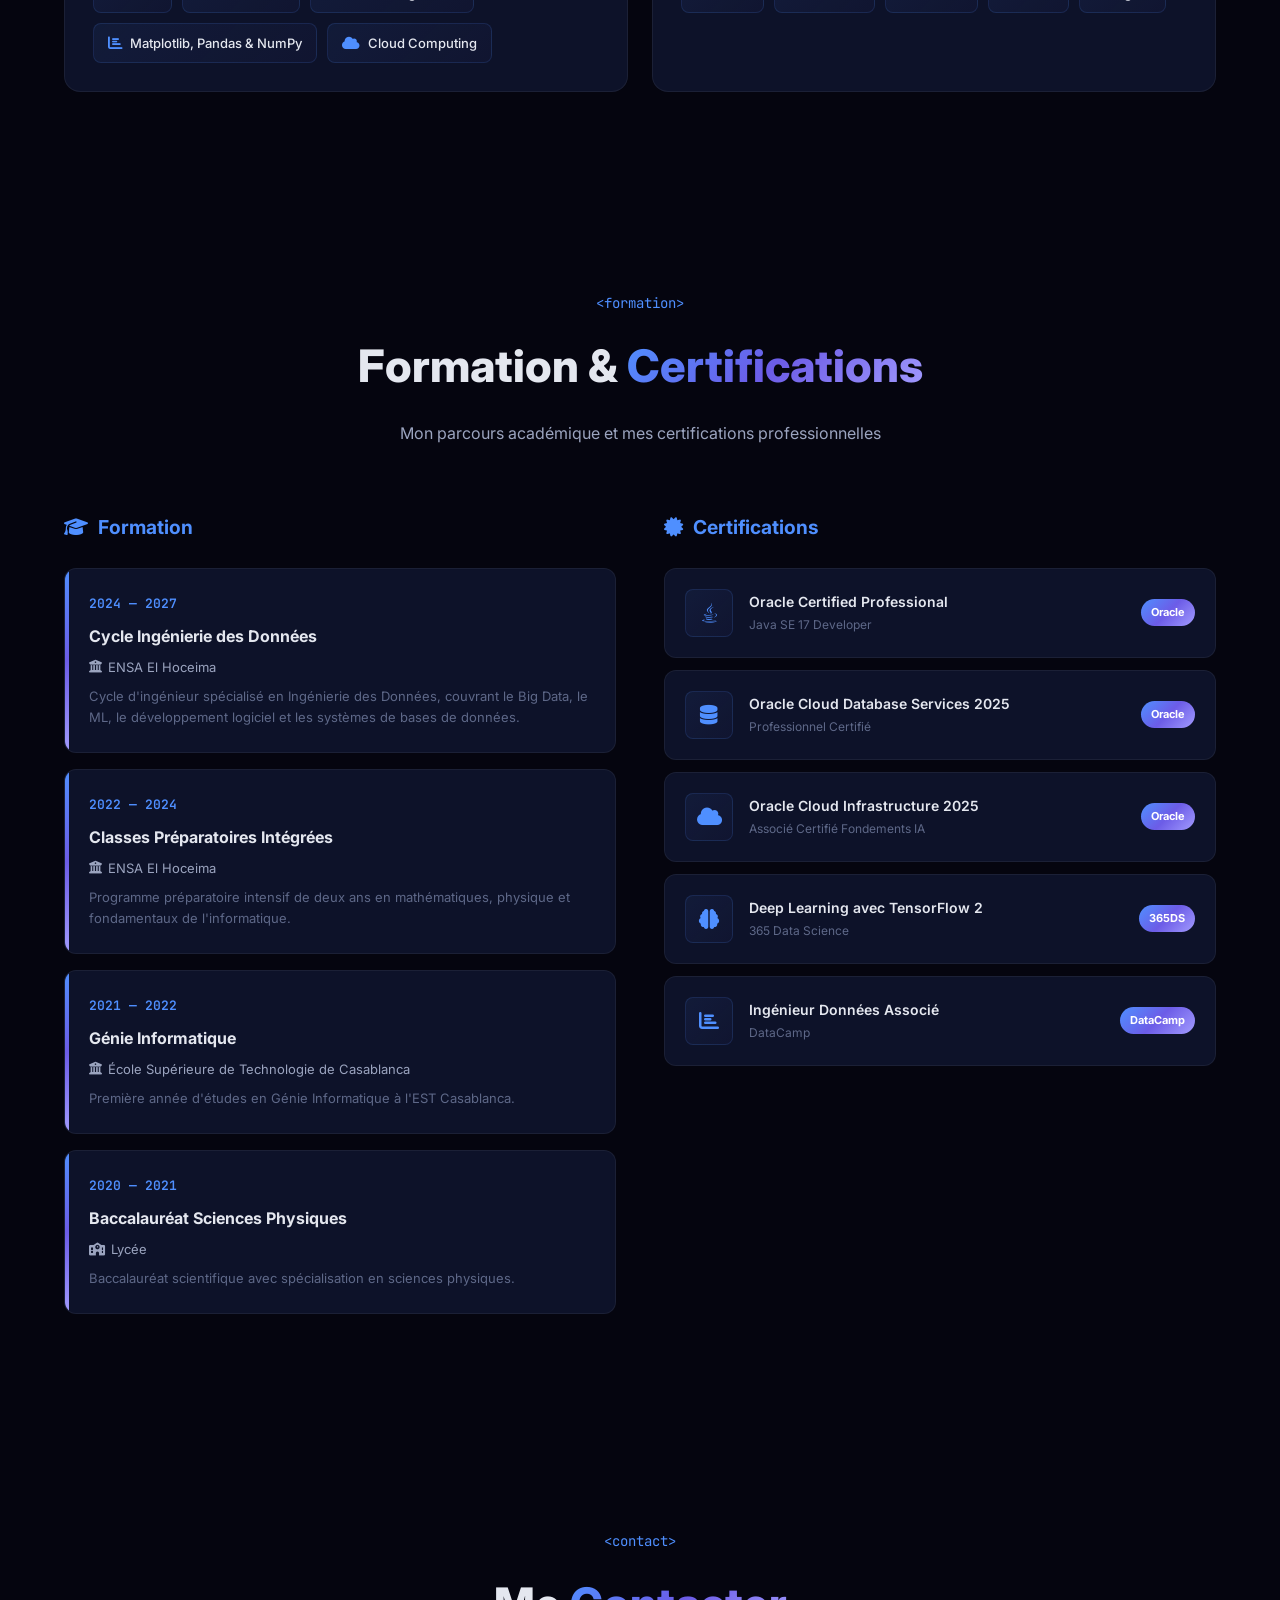
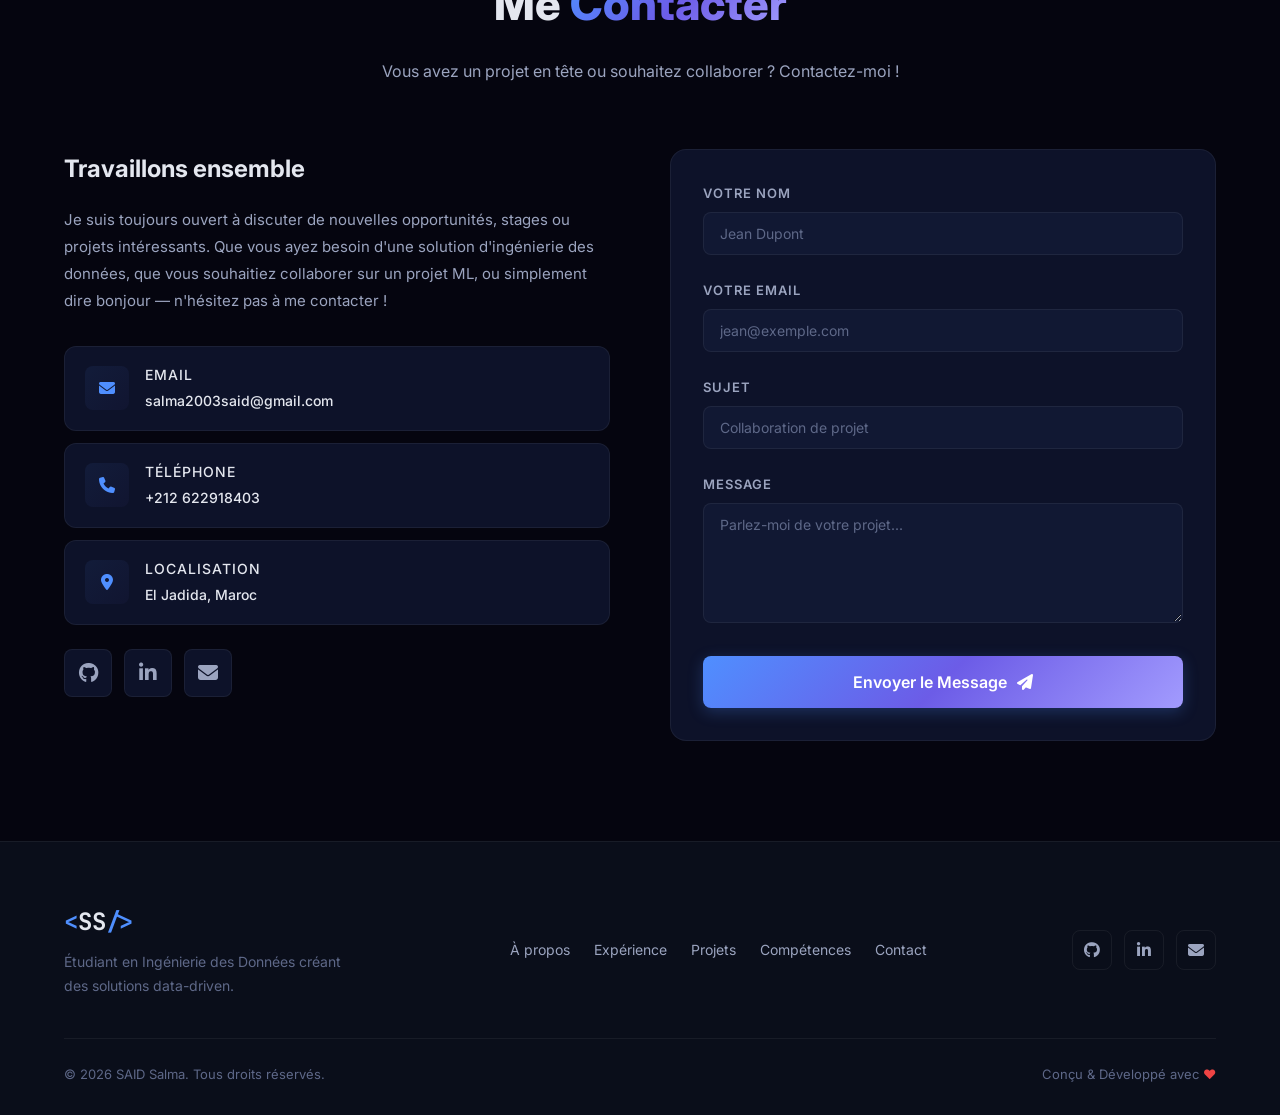
==== commit 317ce632: "Correct name capitalization for consistency in hero section" ====
--- a/fr.html
+++ b/fr.html
@@ -75,7 +75,7 @@
                 </div>
                 <h1 class="hero-title" data-aos="fade-up">
                     <span class="title-line">Bonjour, je suis</span>
-                    <span class="title-name">Said <span class="text-gradient">SALMA</span></span>
+                    <span class="title-name">SAID <span class="text-gradient">Salma</span></span>
                 </h1>
                 <div class="hero-typewriter" data-aos="fade-up" data-aos-delay="200">
                     <span class="typewriter-prefix">Je suis </span>
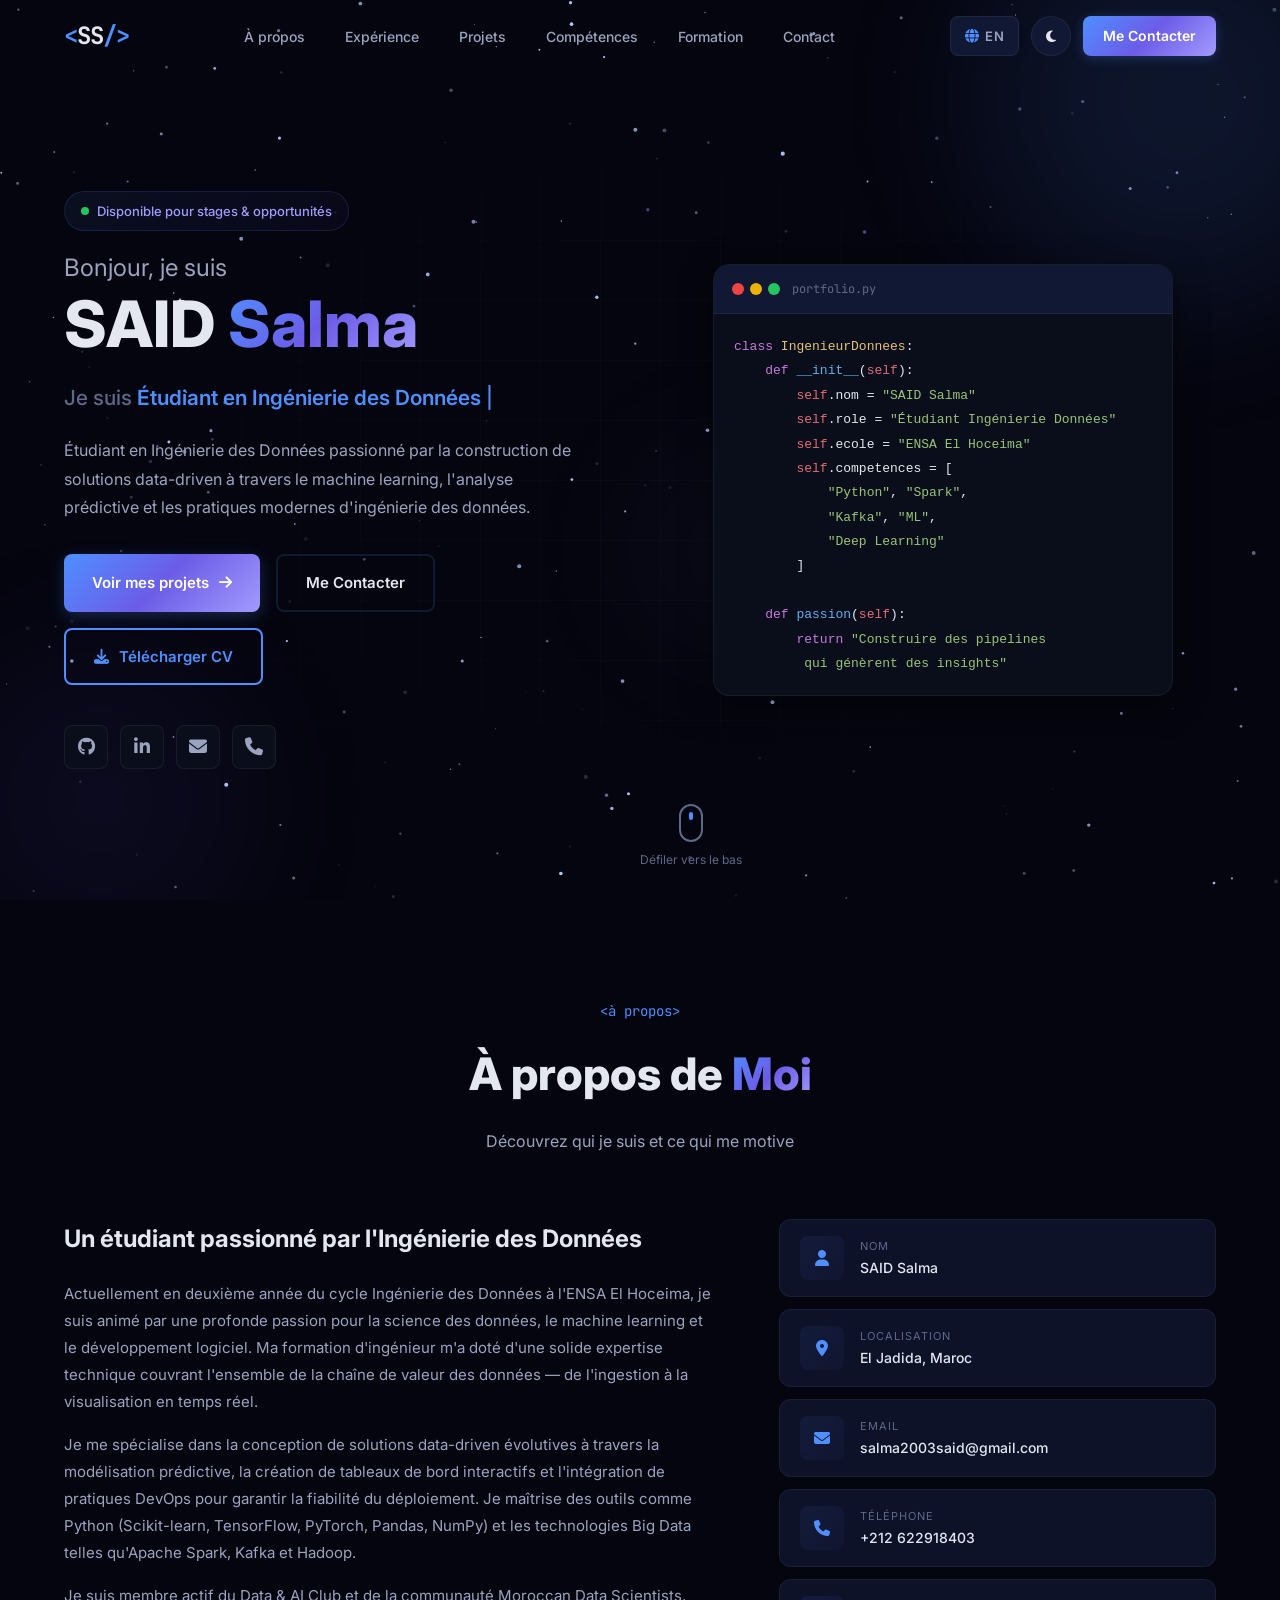
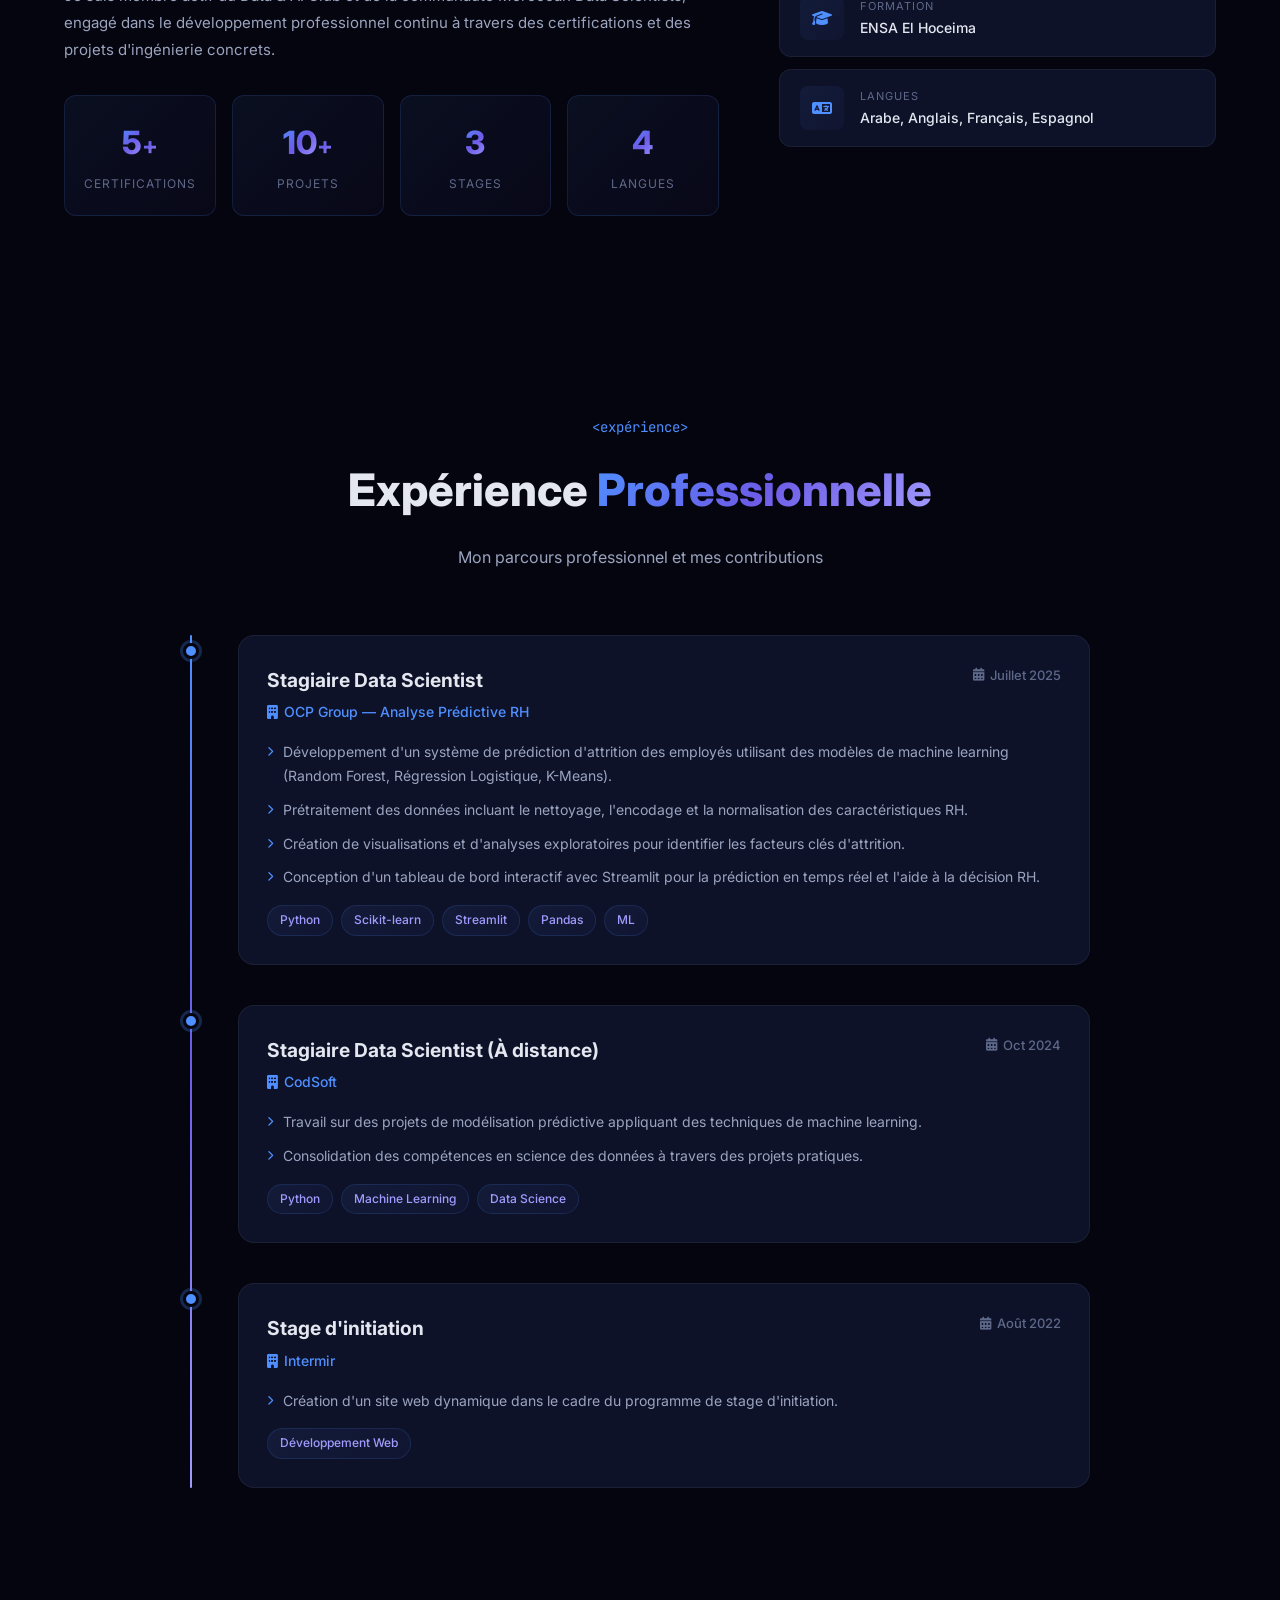
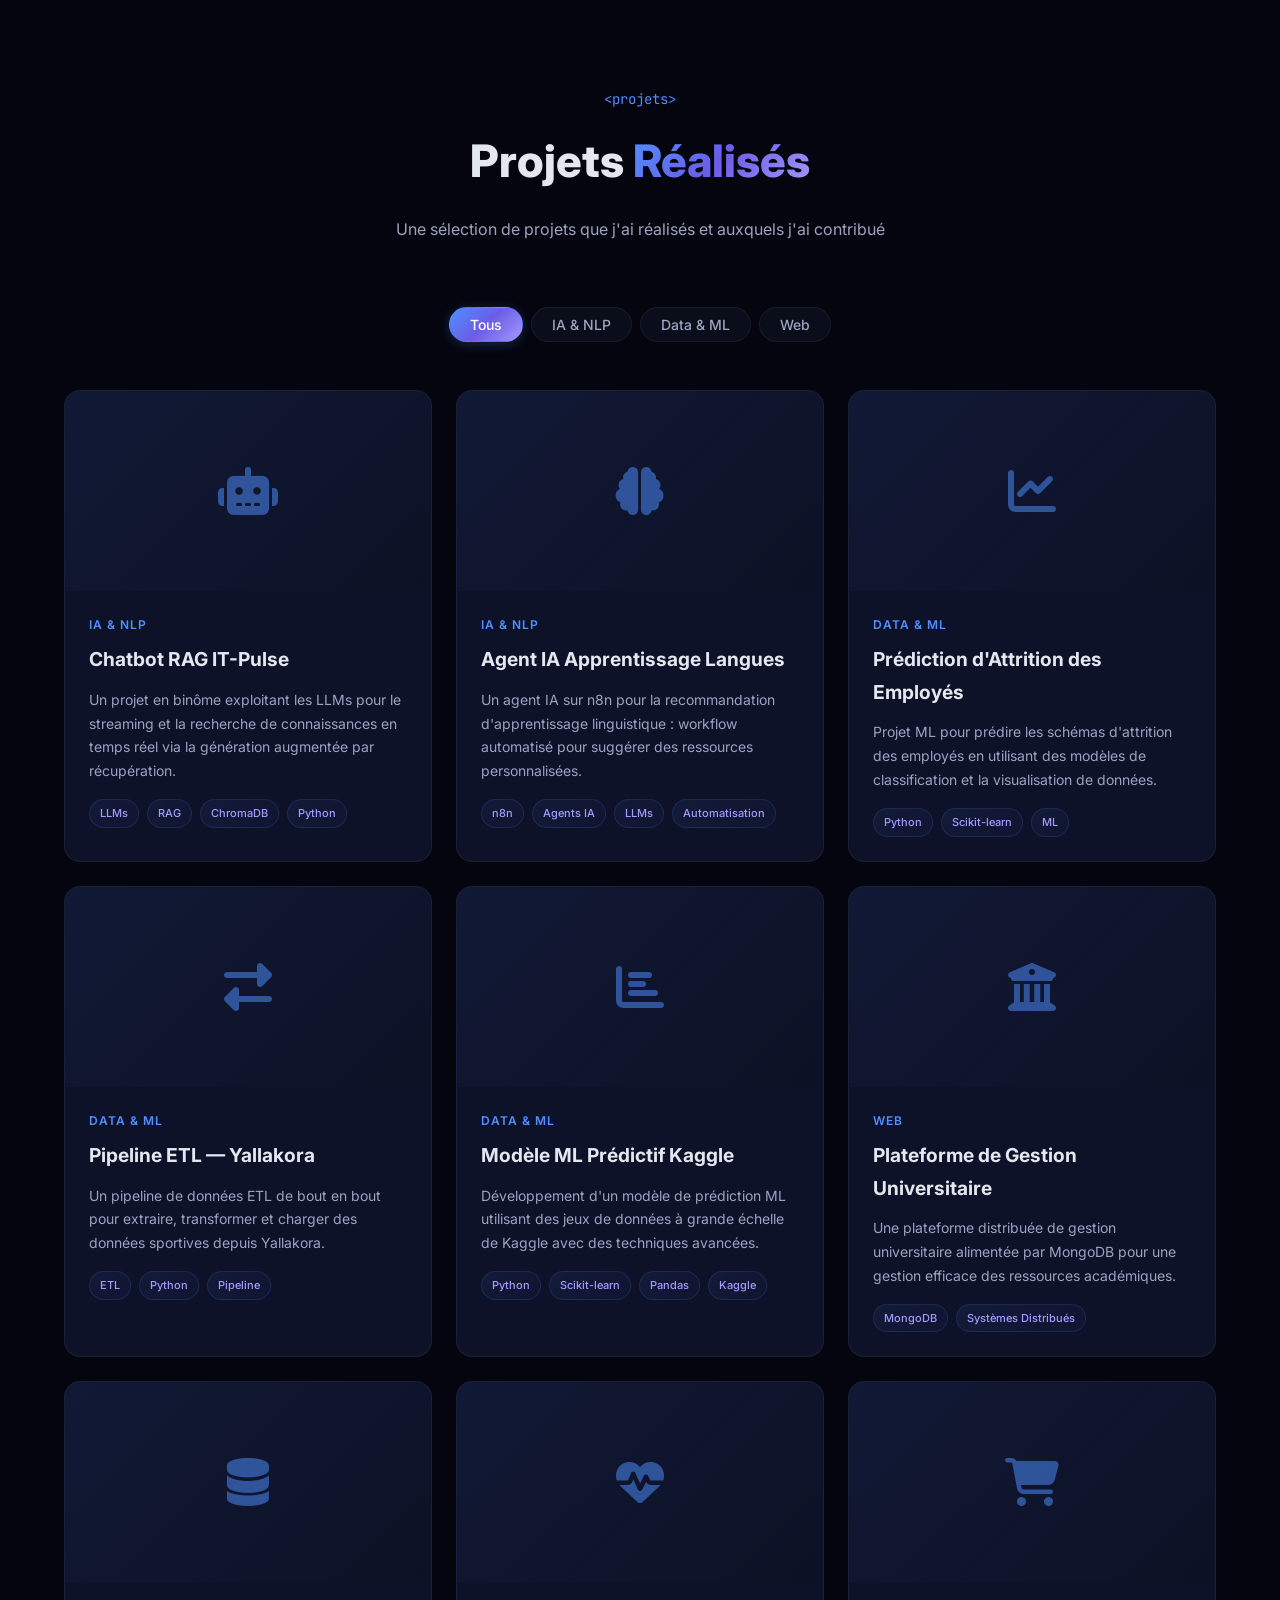
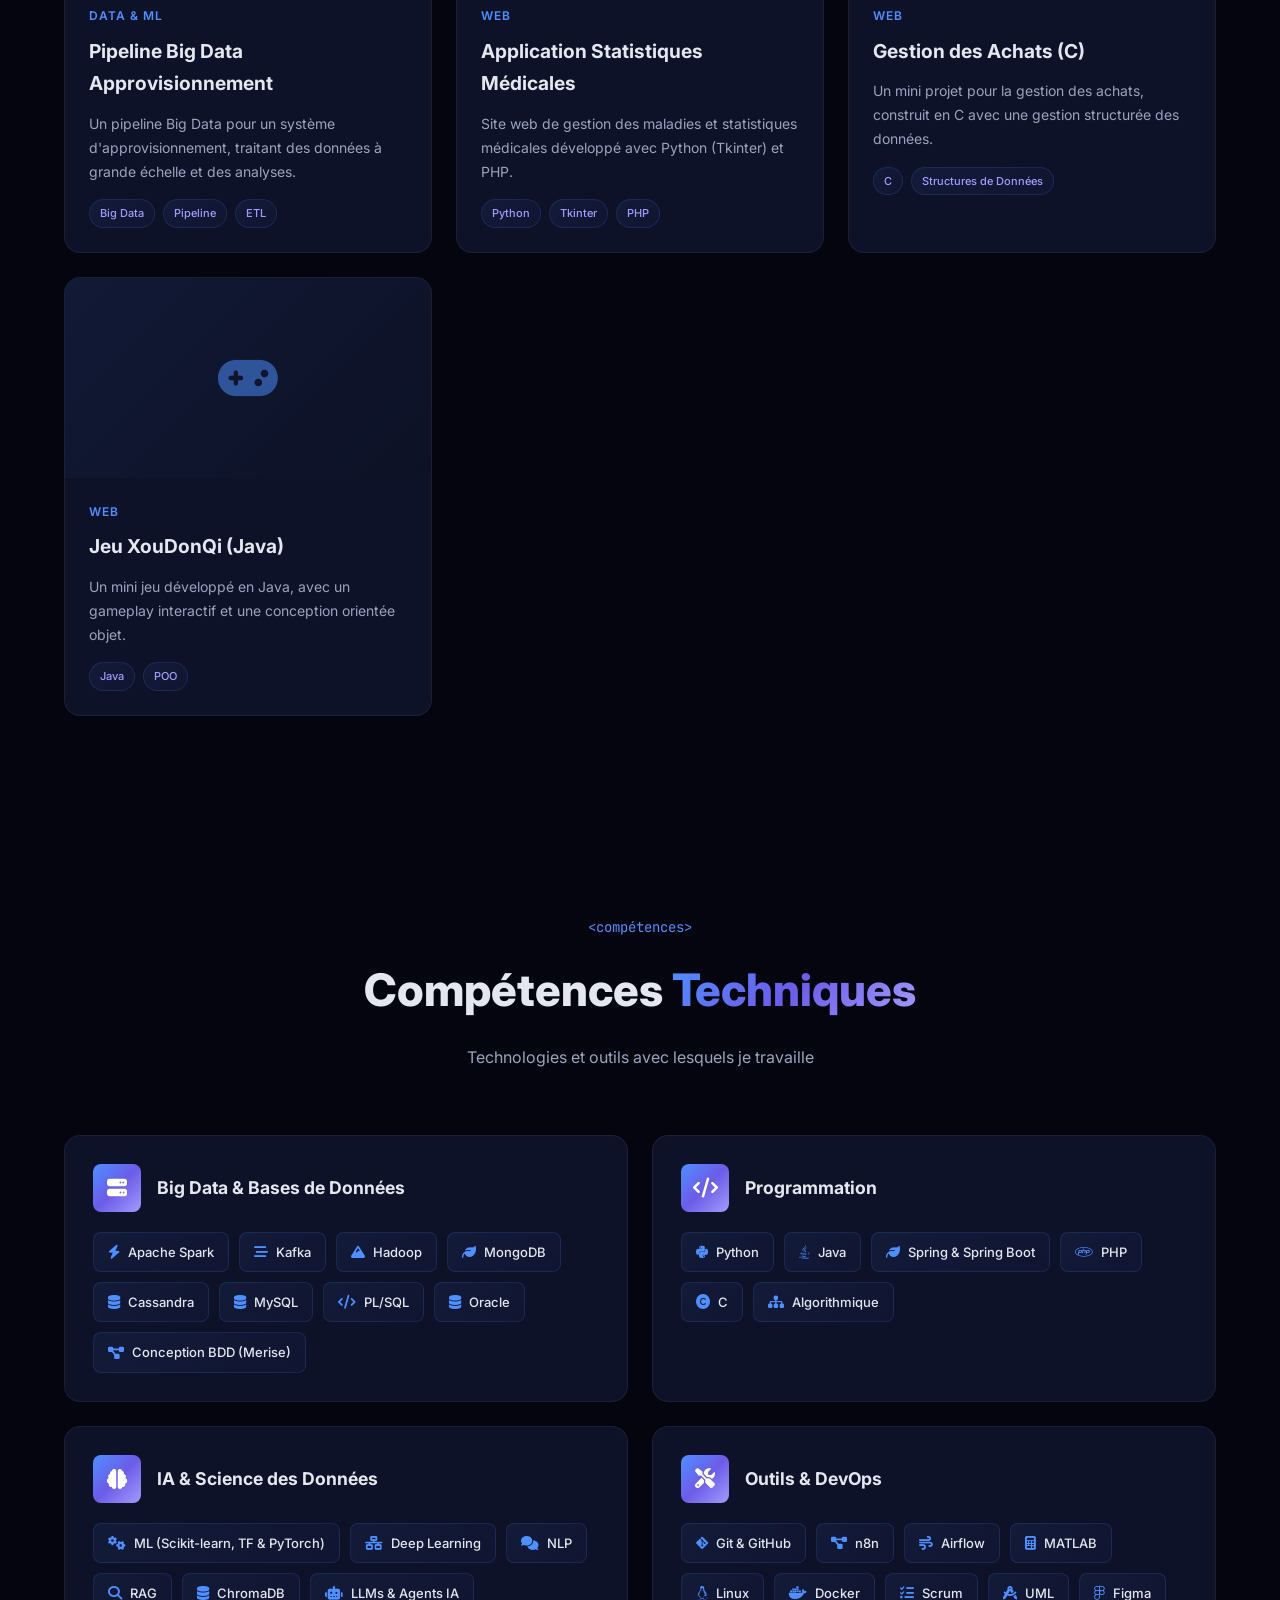
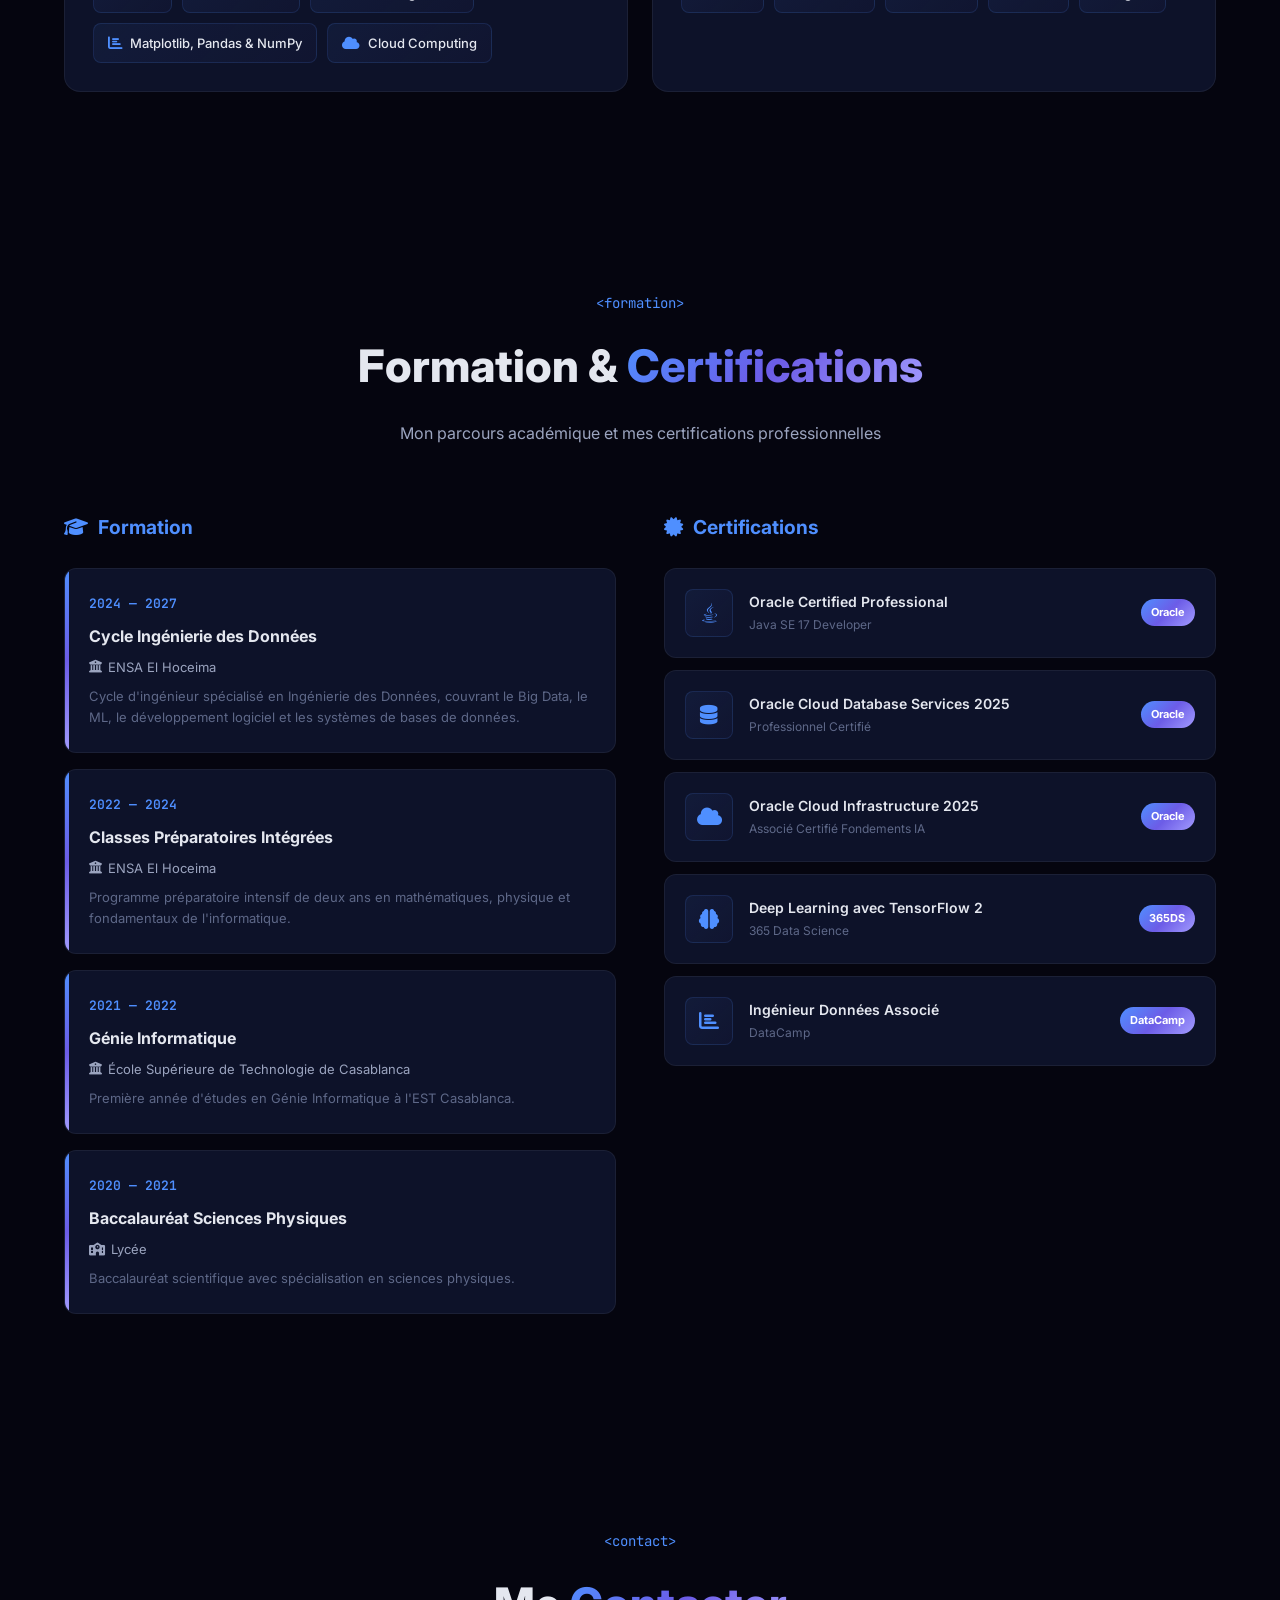
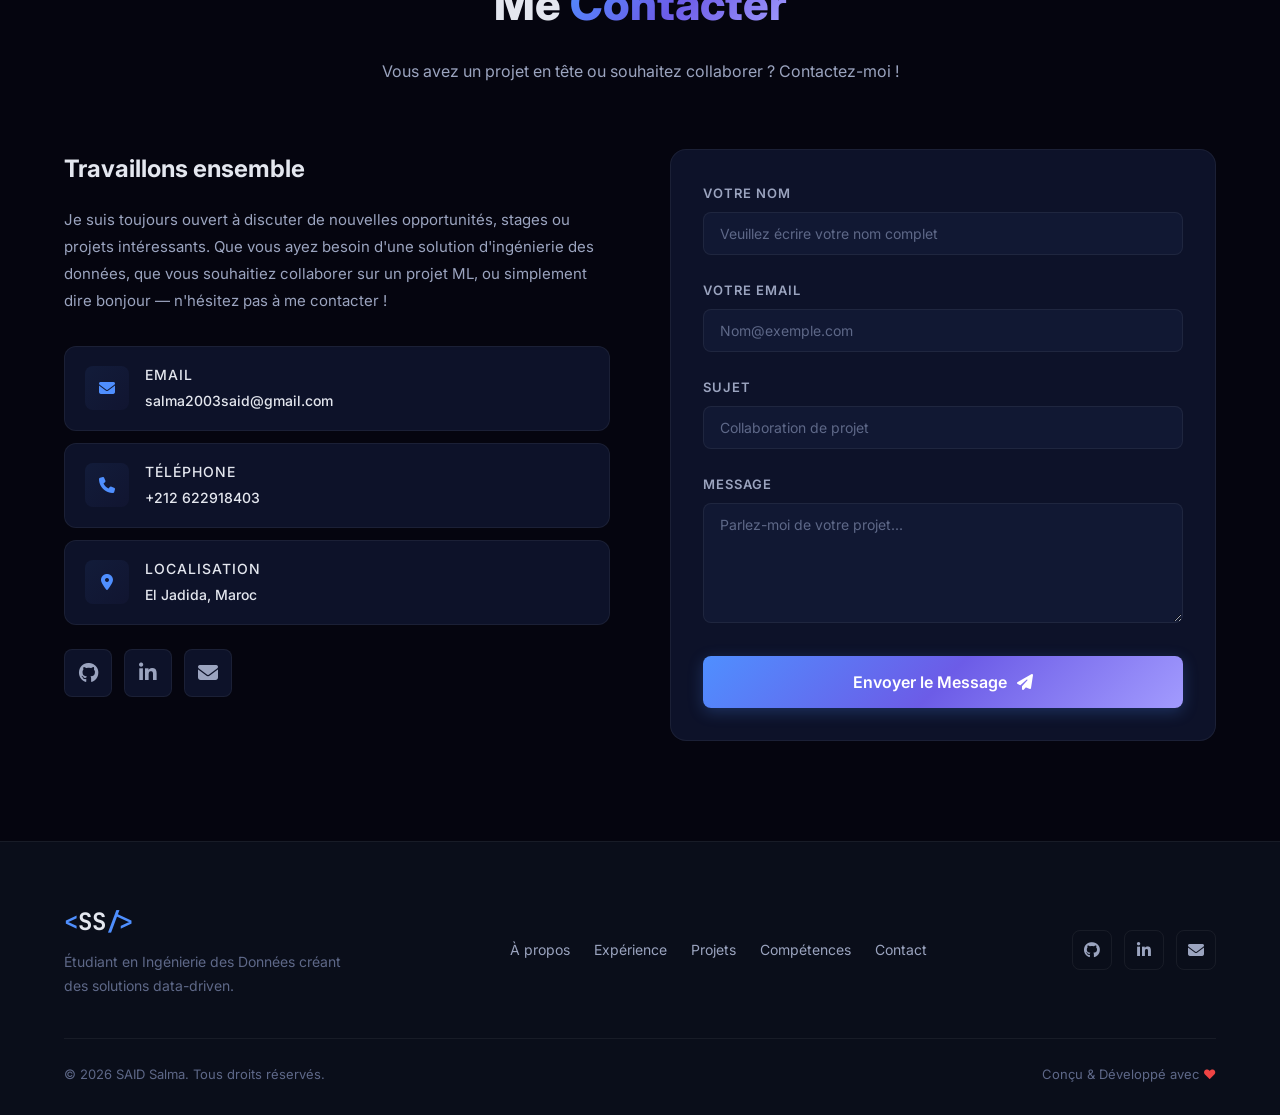
==== commit 9b3bdacd: "Update contact form placeholders for clarity and adjust name spacing in hero section" ====
--- a/fr.html
+++ b/fr.html
@@ -497,8 +497,8 @@
                 </div>
                 <div class="contact-form-wrapper" data-aos="fade-left">
                     <form class="contact-form" id="contact-form">
-                        <div class="form-group"><label for="name">Votre Nom</label><input type="text" id="name" name="name" placeholder="Jean Dupont" required></div>
-                        <div class="form-group"><label for="email">Votre Email</label><input type="email" id="email" name="email" placeholder="jean@exemple.com" required></div>
+                        <div class="form-group"><label for="name">Votre Nom</label><input type="text" id="name" name="name" placeholder="Veuillez écrire votre nom complet" required></div>
+                        <div class="form-group"><label for="email">Votre Email</label><input type="email" id="email" name="email" placeholder="Nom@exemple.com" required></div>
                         <div class="form-group"><label for="subject">Sujet</label><input type="text" id="subject" name="subject" placeholder="Collaboration de projet" required></div>
                         <div class="form-group"><label for="message">Message</label><textarea id="message" name="message" rows="5" placeholder="Parlez-moi de votre projet..." required></textarea></div>
                         <button type="submit" class="btn btn-primary btn-submit"><span>Envoyer le Message</span><i class="fas fa-paper-plane"></i></button>
